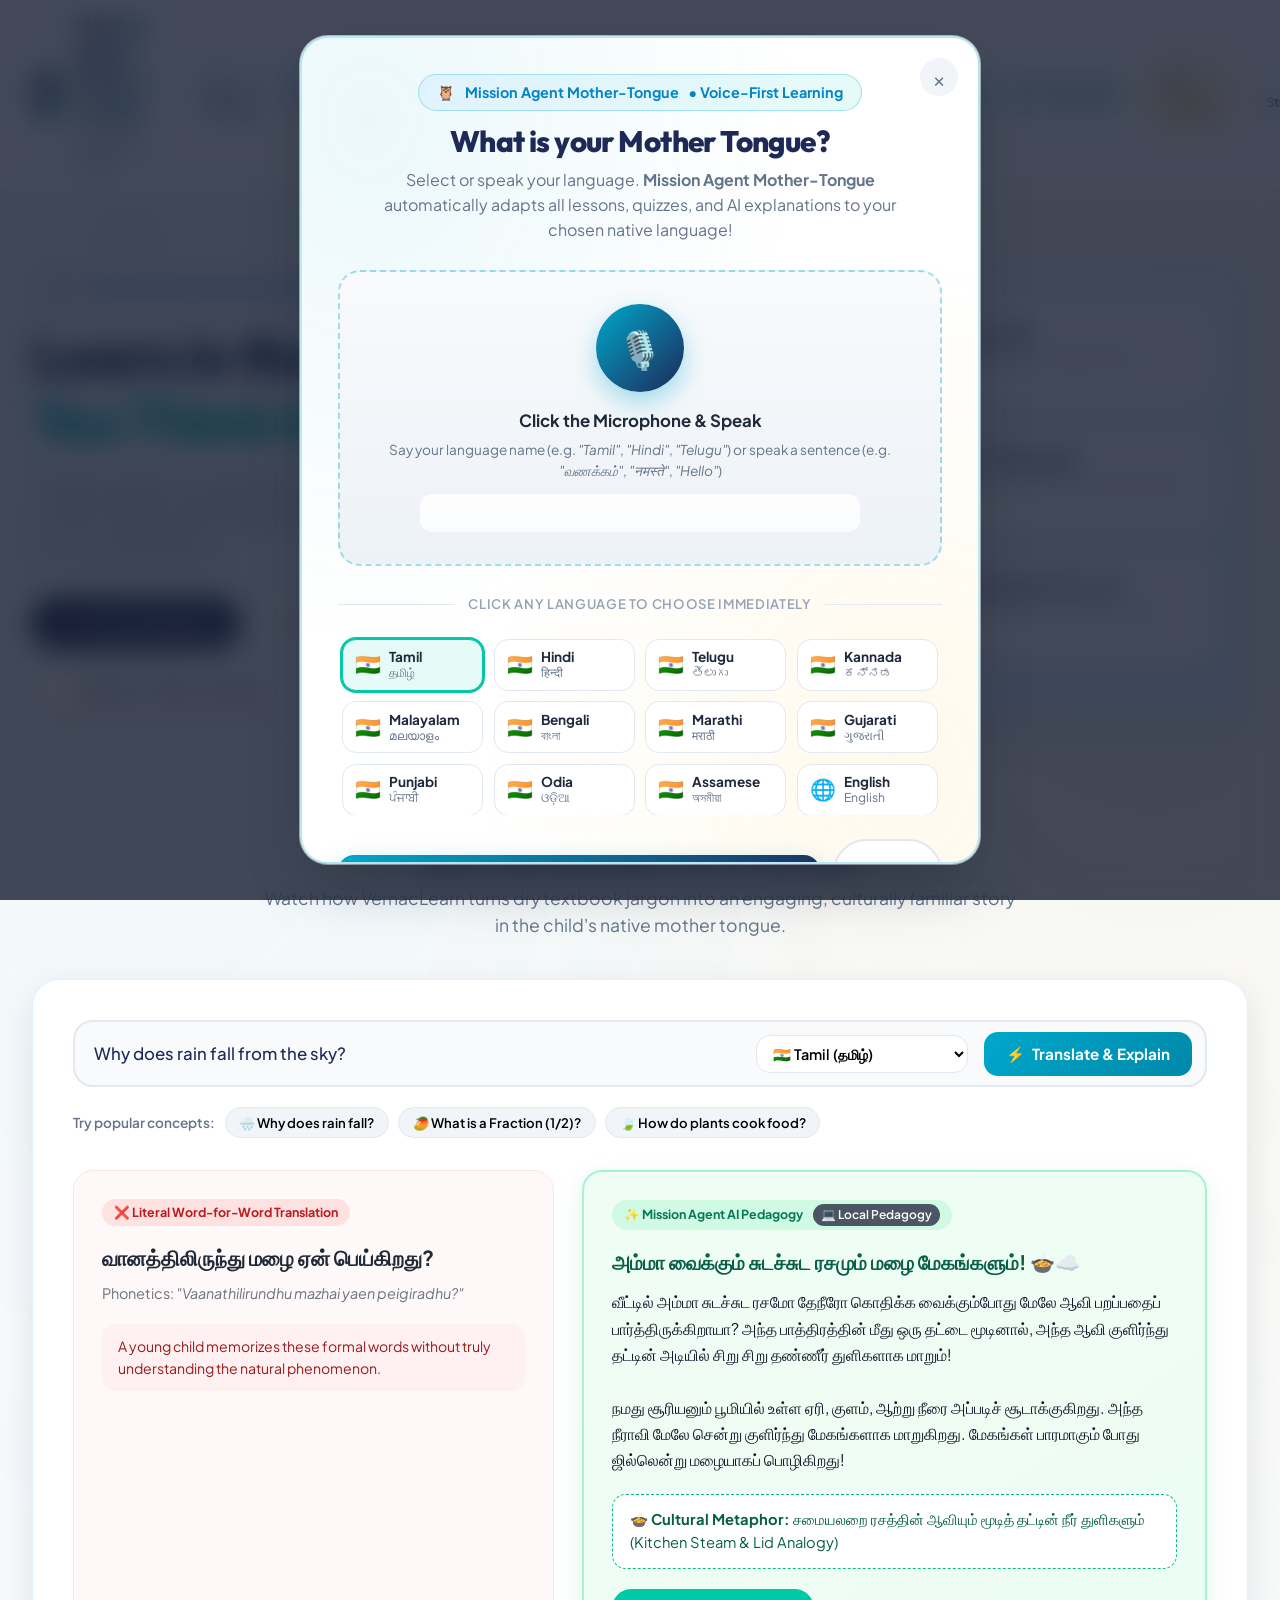
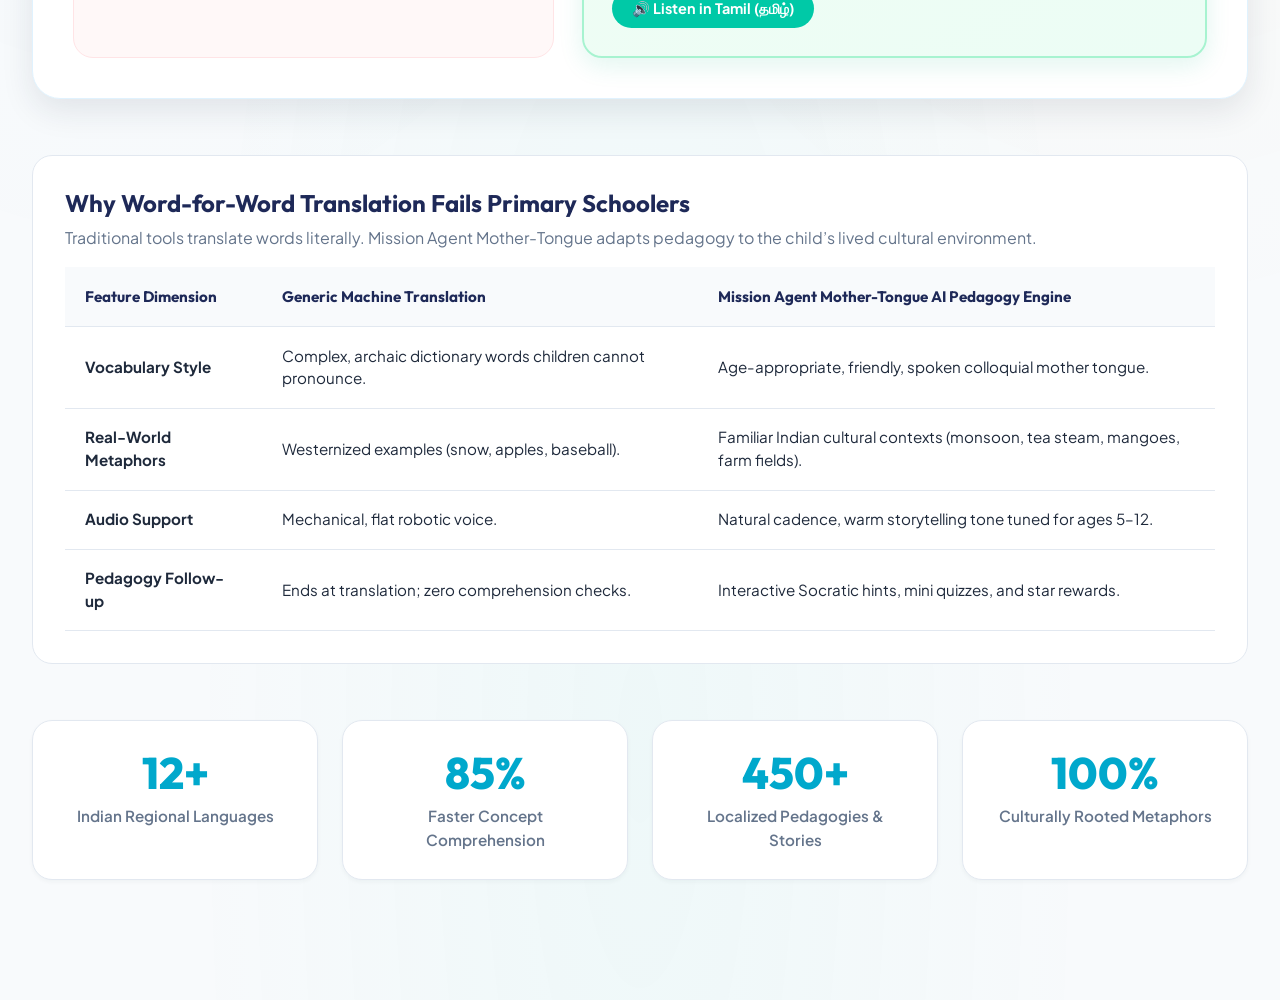
==== index.html @ 86f2ba4a "Initial commit of VernacLearn AI platform" ====
<!DOCTYPE html>
<html lang="en">
<head>
  <meta charset="UTF-8">
  <meta name="viewport" content="width=device-width, initial-scale=1.0">
  <title>Mission Agent Mother-Tongue — Learn in the Language You Think In</title>
  <meta name="description" content="AI-powered vernacular education bringing personalized learning into every child's mother tongue.">

  <!-- Design System Fonts -->
  <link rel="preconnect" href="https://fonts.googleapis.com">
  <link rel="preconnect" href="https://fonts.gstatic.com" crossorigin>
  <link href="https://fonts.googleapis.com/css2?family=Outfit:wght@400;500;600;700;800&family=Plus+Jakarta+Sans:wght@400;500;600;700&display=swap" rel="stylesheet">

  <!-- Core Stylesheets -->
  <link rel="stylesheet" href="styles/main.css">
  <link rel="stylesheet" href="styles/components.css">
  <link rel="stylesheet" href="styles/responsive.css">
</head>
<body>

  <!-- ==========================================================================
       1. GLOBAL STICKY NAVBAR
       ========================================================================== -->
  <header class="site-navbar">
    <div class="nav-container">
      
      <!-- Brand Logo -->
      <div class="brand-identity" onclick="window.vernacApp.switchTab('home')">
        <div class="brand-logo-icon">📖</div>
        <div class="brand-text-block">
          <h1>Mission Agent Mother-Tongue</h1>
          <div class="brand-tagline">Learn in the Language You Think In</div>
        </div>
      </div>

      <!-- Center Nav Links -->
      <nav class="nav-center-links">
        <a href="#home" class="nav-link active" data-tab="home">🏠 Home</a>
        <a href="#translate" class="nav-link" data-tab="translate">🌐 AI Translate</a>
        <a href="#tutor" class="nav-link" data-tab="tutor">🦉 Mitra (AI Tutor)</a>
        <a href="#dashboard" class="nav-link" data-tab="dashboard">🎒 Student Hub</a>
        <a href="#teacher" class="nav-link" data-tab="teacher">👩‍🏫 Teacher Hub</a>
        <a href="#parent" class="nav-link" data-tab="parent">👨‍👩‍👧 Parent View</a>
      </nav>

      <!-- Right Controls: Role, Language, Gamification, Demo Button -->
      <div class="nav-right-controls">
        
        <!-- Global Mother Tongue Selector - PROMINENT & HIGH VISIBILITY -->
        <div class="lang-dropdown-wrapper" title="Select Platform Mother Tongue / Language">
          <span class="nav-lang-icon">🌐</span>
          <select id="global-lang-select" class="select-global-lang" title="Choose Your Mother Tongue" aria-label="Select Mother Tongue">
            <option value="ta" selected>🇮🇳 Tamil (தமிழ்)</option>
            <option value="hi">🇮🇳 Hindi (हिन्दी)</option>
            <option value="te">🇮🇳 Telugu (తెలుగు)</option>
            <option value="kn">🇮🇳 Kannada (ಕನ್ನಡ)</option>
            <option value="ml">🇮🇳 Malayalam (മലയാളം)</option>
            <option value="bn">🇮🇳 Bengali (বাংলা)</option>
            <option value="mr">🇮🇳 Marathi (मराठी)</option>
            <option value="gu">🇮🇳 Gujarati (ગુજરાતી)</option>
            <option value="pa">🇮🇳 Punjabi (ਪੰਜਾਬੀ)</option>
            <option value="or">🇮🇳 Odia (ଓଡ଼ିଆ)</option>
            <option value="as">🇮🇳 Assamese (অসমীয়া)</option>
            <option value="en">🌐 English (English)</option>
          </select>
        </div>

        <!-- Mother Tongue Voice Setup Pill -->
        <button id="btn-nav-mother-tongue" class="btn-nav-mt-pill" title="Speak or Choose Your Mother Tongue">
          🎙️ <span id="nav-mt-label">Tamil (தமிழ்)</span>
        </button>

        <!-- Live Full-Stack Backend Connection Pill -->
        <div id="backend-status-indicator" class="status-pill checking" title="Connecting to Mission Agent Mother-Tongue AI Backend...">
          <span class="indicator-dot checking"></span> ⚡ Connecting AI...
        </div>

        <!-- Role Switcher -->
        <div class="role-switcher-group">
          <button class="btn-role-pill active" data-role="student">🎒 Student</button>
          <button class="btn-role-pill" data-role="teacher">👩‍🏫 Teacher</button>
          <button class="btn-role-pill" data-role="parent">👨‍👩‍👧 Parent</button>
        </div>

        <!-- Permanent Secured Host Link Pill -->
        <button id="btn-nav-host-link" class="btn-nav-host-pill" title="View Permanent Secured HTTPS Link & QR Code">
          🔒 <span id="nav-host-label">Secured Link</span>
        </button>

        <!-- Hackathon Golden Demo Pulsing Button -->
        <button class="btn-launch-demo" id="btn-header-demo">
          <span>✨</span> 3-Min Demo
        </button>

      </div>
    </div>
  </header>

  <!-- ==========================================================================
       2. MAIN VIEWPORT CONTAINER
       ========================================================================== -->
  <main class="main-content-viewport">

    <!-- ========================================================================
         VIEW 1: LANDING PAGE & LIVE SANDBOX
         ======================================================================== -->
    <section id="view-home" class="tab-view active">
      
      <!-- Hero Banner -->
      <div class="hero-container">
        <div class="hero-text-content">
          <div class="hero-pill-badge">
            <span>🇮🇳</span> AI-Powered Primary Vernacular Education
          </div>
          <h2 class="hero-title">
            Learn in the Language <br>
            <span class="highlight">You Think In.</span>
          </h2>
          <p class="hero-subheadline">
            Children grasp foundational concepts faster when taught in their mother tongue with familiar cultural metaphors, not cold word-for-word translations.
          </p>

          <div class="hero-cta-group">
            <button class="btn-primary" onclick="window.vernacApp.switchTab('translate')">
              🚀 Try AI Translation
            </button>
            <button class="btn-secondary" onclick="window.vernacApp.switchTab('tutor')">
              🦉 Talk to Mitra AI
            </button>
            <button class="btn-secondary btn-launch-demo">
              ✨ Watch 3-Min Live Demo
            </button>
          </div>
        </div>

        <!-- Hero Visual Floating Cards -->
        <div class="hero-visual-board">
          <div class="hero-float-card">
            <div class="float-icon">☀️</div>
            <div class="float-info">
              <h4>Sunlight ⇄ சூரிய ஒளி</h4>
              <p>Explained with morning kolam & grandma's balcony plants</p>
            </div>
          </div>

          <div class="hero-float-card">
            <div class="float-icon">🍲</div>
            <div class="float-info">
              <h4>Water Cycle ⇄ நீர் சுழற்சி</h4>
              <p>Explained with mother's boiling rasam pot & lid droplets</p>
            </div>
          </div>

          <div class="hero-float-card">
            <div class="float-icon">🥭</div>
            <div class="float-info">
              <h4>Fractions ⇄ பின்னங்கள் (1/2, 1/4)</h4>
              <p>Explained with sharing sweet summer mango slices</p>
            </div>
          </div>
        </div>
      </div>

      <!-- "See Vernacular AI in Action" Live Sandbox -->
      <div class="section-wrapper">
        <div class="section-header">
          <span class="section-tag">Interactive Preview</span>
          <h2>See Vernacular AI in Action</h2>
          <p>Watch how VernacLearn turns dry textbook jargon into an engaging, culturally familiar story in the child's native mother tongue.</p>
        </div>

        <div class="sandbox-wrapper">
          <div class="sandbox-input-bar">
            <input type="text" id="sandbox-input" class="sandbox-input-box" value="Why does rain fall from the sky?" placeholder="Ask any primary science or math question...">
            
            <select id="sandbox-lang-select" class="sandbox-select-lang">
              <option value="ta" selected>🇮🇳 Tamil (தமிழ்)</option>
              <option value="hi">🇮🇳 Hindi (हिन्दी)</option>
              <option value="te">🇮🇳 Telugu (తెలుగు)</option>
              <option value="kn">🇮🇳 Kannada (ಕನ್ನಡ)</option>
              <option value="ml">🇮🇳 Malayalam (മലയാളം)</option>
              <option value="bn">🇮🇳 Bengali (বাংলা)</option>
              <option value="mr">🇮🇳 Marathi (मराठी)</option>
              <option value="gu">🇮🇳 Gujarati (ગુજરાતી)</option>
              <option value="pa">🇮🇳 Punjabi (ਪੰਜਾਬੀ)</option>
              <option value="or">🇮🇳 Odia (ଓଡ଼ିଆ)</option>
              <option value="as">🇮🇳 Assamese (অসমীয়া)</option>
              <option value="en">🌐 English (English)</option>
            </select>

            <button id="btn-sandbox-run" class="btn-sandbox-action">
              <span>⚡</span> Translate & Explain
            </button>
          </div>

          <div class="sandbox-presets-row">
            <span class="preset-label">Try popular concepts:</span>
            <button class="sandbox-preset-chip" data-query="Why does rain fall from the sky?">🌧️ Why does rain fall?</button>
            <button class="sandbox-preset-chip" data-query="What is a fraction?">🥭 What is a Fraction (1/2)?</button>
            <button class="sandbox-preset-chip" data-query="How do plants make food? Photosynthesis">🍃 How do plants cook food?</button>
          </div>

          <!-- Dynamic Comparison Results -->
          <div id="sandbox-result-box">
            <!-- Injected by app.js -->
          </div>
        </div>
      </div>

      <!-- Differences Matrix -->
      <div class="diff-matrix-wrapper">
        <h3 style="font-size: 1.5rem; margin-bottom: 0.5rem; color: var(--color-primary);">
          Why Word-for-Word Translation Fails Primary Schoolers
        </h3>
        <p style="color: var(--text-muted); margin-bottom: 1rem;">
          Traditional tools translate words literally. Mission Agent Mother-Tongue adapts pedagogy to the child’s lived cultural environment.
        </p>

        <table class="diff-table">
          <thead>
            <tr>
              <th>Feature Dimension</th>
              <th>Generic Machine Translation</th>
              <th>Mission Agent Mother-Tongue AI Pedagogy Engine</th>
            </tr>
          </thead>
          <tbody>
            <tr>
              <td><strong>Vocabulary Style</strong></td>
              <td>Complex, archaic dictionary words children cannot pronounce.</td>
              <td>Age-appropriate, friendly, spoken colloquial mother tongue.</td>
            </tr>
            <tr>
              <td><strong>Real-World Metaphors</strong></td>
              <td>Westernized examples (snow, apples, baseball).</td>
              <td>Familiar Indian cultural contexts (monsoon, tea steam, mangoes, farm fields).</td>
            </tr>
            <tr>
              <td><strong>Audio Support</strong></td>
              <td>Mechanical, flat robotic voice.</td>
              <td>Natural cadence, warm storytelling tone tuned for ages 5–12.</td>
            </tr>
            <tr>
              <td><strong>Pedagogy Follow-up</strong></td>
              <td>Ends at translation; zero comprehension checks.</td>
              <td>Interactive Socratic hints, mini quizzes, and star rewards.</td>
            </tr>
          </tbody>
        </table>
      </div>

      <!-- Stats Counters -->
      <div class="stats-counter-strip">
        <div class="stat-metric-card">
          <div class="stat-number">12+</div>
          <div class="stat-label">Indian Regional Languages</div>
        </div>
        <div class="stat-metric-card">
          <div class="stat-number">85%</div>
          <div class="stat-label">Faster Concept Comprehension</div>
        </div>
        <div class="stat-metric-card">
          <div class="stat-number">450+</div>
          <div class="stat-label">Localized Pedagogies & Stories</div>
        </div>
        <div class="stat-metric-card">
          <div class="stat-number">100%</div>
          <div class="stat-label">Culturally Rooted Metaphors</div>
        </div>
      </div>

    </section>


    <!-- ========================================================================
         VIEW 2: AI REAL-TIME TRANSLATION & CULTURAL EXPLAIN STUDIO
         ======================================================================== -->
    <section id="view-translate" class="tab-view">
      <div class="section-header">
        <span class="section-tag">Bilingual Learning Studio</span>
        <h2>AI Real-Time Translation & Pedagogy</h2>
        <p>Type or speak in English or any regional language. Receive instant speech-to-text, translation, and a contextualized pedagogical explanation.</p>
      </div>

      <div class="studio-layout">
        
        <!-- Left: Input Workspace -->
        <div class="studio-input-card">
          <div class="studio-card-toolbar">
            <div>
              <label style="font-size: 0.8rem; font-weight: 700; color: var(--text-muted); display: block;">SOURCE LANGUAGE</label>
              <select id="source-lang-select" class="studio-select">
                <option value="en" selected>🌐 English (English)</option>
                <option value="ta">🇮🇳 Tamil (தமிழ்)</option>
                <option value="hi">🇮🇳 Hindi (हिन्दी)</option>
                <option value="te">🇮🇳 Telugu (తెలుగు)</option>
                <option value="kn">🇮🇳 Kannada (ಕನ್ನಡ)</option>
                <option value="ml">🇮🇳 Malayalam (മലയാളം)</option>
                <option value="bn">🇮🇳 Bengali (বাংলা)</option>
                <option value="mr">🇮🇳 Marathi (मराठी)</option>
                <option value="gu">🇮🇳 Gujarati (ગુજરાતી)</option>
                <option value="pa">🇮🇳 Punjabi (ਪੰਜਾਬੀ)</option>
                <option value="or">🇮🇳 Odia (ଓଡ଼ିଆ)</option>
                <option value="as">🇮🇳 Assamese (অসমীয়া)</option>
              </select>
            </div>
            <span>⇄</span>
            <div>
              <label style="font-size: 0.8rem; font-weight: 700; color: var(--text-muted); display: block;">TARGET MOTHER TONGUE</label>
              <select id="target-lang-select" class="studio-select">
                <option value="ta" selected>🇮🇳 Tamil (தமிழ்)</option>
                <option value="hi">🇮🇳 Hindi (हिन्दी)</option>
                <option value="te">🇮🇳 Telugu (తెలుగు)</option>
                <option value="kn">🇮🇳 Kannada (ಕನ್ನಡ)</option>
                <option value="ml">🇮🇳 Malayalam (മലയാളം)</option>
                <option value="bn">🇮🇳 Bengali (বাংলা)</option>
                <option value="mr">🇮🇳 Marathi (मराठी)</option>
                <option value="gu">🇮🇳 Gujarati (ગુજરાતી)</option>
                <option value="pa">🇮🇳 Punjabi (ਪੰਜਾਬੀ)</option>
                <option value="or">🇮🇳 Odia (ଓଡ଼ିଆ)</option>
                <option value="as">🇮🇳 Assamese (অসমীয়া)</option>
                <option value="en">🌐 English (English)</option>
              </select>
            </div>
          </div>

          <div id="detected-speaker-banner" class="detected-speaker-banner" style="display: none;">
            <span class="pulse-icon">🔍</span>
            <div id="detected-speaker-text">Auto-detecting speaker's language...</div>
          </div>

          <textarea id="translate-input" class="studio-textarea" placeholder="Type or click the microphone to speak in English, Hindi, or any language (e.g. 'Plants need sunlight to grow' or 'வானத்திலிருந்து மழை ஏன் பெய்கிறது?')...">Plants need sunlight to grow.</textarea>

          <div class="studio-actions-row">
            <button id="btn-voice-translate" class="btn-mic-large" title="Speak in Any Language (Auto-Detect)">
              🎙️
            </button>
            <div style="flex: 1; padding: 0 0.5rem;">
              <canvas id="studio-wave-canvas" class="audio-waveform-canvas"></canvas>
            </div>
            <button id="btn-do-translate" class="btn-primary">
              ⚡ Translate & Explain
            </button>
          </div>
        </div>

        <!-- Right: Results Output Workspace -->
        <div id="translate-results-container">
          <!-- Injected dynamically by app.js executeTranslationStudio() -->
        </div>

      </div>

      <!-- ====================================================================
           TWO-PERSON LIVE MIC CONVERSATION BRIDGE
           ==================================================================== -->
      <div class="two-way-voice-bridge">
        <div class="bridge-header">
          <div class="bridge-title-row">
            <div class="bridge-icon-circle">🎙️ ⇄ 🎧</div>
            <div>
              <h3>Two-Person Live Mic Bridge (Teacher ⟷ Student)</h3>
              <p>Speak naturally using microphones. The system auto-identifies the speaker's language and translates to the other person's selected language in real time.</p>
            </div>
          </div>
          <div class="bridge-controls-top">
            <label class="toggle-auto-speak" title="Automatically read translations out loud">
              <input type="checkbox" id="bridge-auto-speak-toggle" checked>
              <span>🔊 Auto-Speak Aloud</span>
            </label>
          </div>
        </div>

        <!-- Two Interactive Microphone Cockpits -->
        <div class="bridge-cockpits-grid">
          
          <!-- Person 1: The Other Person (Teacher / Parent) -->
          <div class="cockpit-card speaker-other" id="cockpit-p1">
            <div class="cockpit-header">
              <div class="speaker-profile">
                <span class="speaker-avatar-circle">👩‍🏫</span>
                <div>
                  <div class="speaker-name">Person 1 (Teacher / Other Person)</div>
                  <div class="detected-lang-pill" id="p1-detected-pill">
                    <span class="indicator-dot online"></span> 🔍 Auto-Detects Language (English / Hindi / etc.)
                  </div>
                </div>
              </div>
            </div>

            <div class="cockpit-body">
              <div class="speech-bubble-preview" id="p1-speech-preview">
                <em>Click mic below and speak in English, Hindi, or any language...</em>
              </div>
            </div>

            <div class="cockpit-footer">
              <button id="btn-p1-mic" class="btn-bridge-mic other-mic">
                <span class="mic-glyph">🎙️</span> Speak (Auto-Detect)
              </button>
              <div class="bridge-wave-wrapper">
                <canvas id="p1-wave-canvas" class="bridge-mini-wave"></canvas>
              </div>
            </div>
          </div>

          <!-- Directional Translation Flow Indicator -->
          <div class="bridge-connector">
            <div class="bridge-flow-badge" id="bridge-flow-indicator">
              ⚡ Live AI Bridge Active
            </div>
            <div class="bridge-arrows">⇄</div>
          </div>

          <!-- Person 2: Student in Selected Mother Tongue -->
          <div class="cockpit-card speaker-student" id="cockpit-p2">
            <div class="cockpit-header">
              <div class="speaker-profile">
                <span class="speaker-avatar-circle">🎒</span>
                <div>
                  <div class="speaker-name">Person 2 (Student / Child)</div>
                  <div class="target-lang-pill" id="p2-target-pill">
                    🇮🇳 Selected: <strong id="p2-lang-label">Tamil (தமிழ்)</strong>
                  </div>
                </div>
              </div>
            </div>

            <div class="cockpit-body">
              <div class="speech-bubble-preview translated" id="p2-speech-preview">
                <em>Translation & audio response will play aloud in student's mother tongue...</em>
              </div>
            </div>

            <div class="cockpit-footer">
              <button id="btn-p2-mic" class="btn-bridge-mic student-mic">
                <span class="mic-glyph">🎙️</span> Reply in Mother Tongue
              </button>
              <div class="bridge-wave-wrapper">
                <canvas id="p2-wave-canvas" class="bridge-mini-wave"></canvas>
              </div>
            </div>
          </div>

        </div>

        <!-- Live Dialogue Chat Stream -->
        <div class="bridge-dialogue-section">
          <div class="dialogue-header">
            <h4>💬 Live Bilingual Dialogue Stream</h4>
            <button class="btn-clear-dialogue" id="btn-clear-dialogue">Clear Dialogue</button>
          </div>
          <div class="dialogue-scroll" id="dialogue-scroll">
            <div class="dialogue-empty-state">
              Tap either microphone above to start a live two-way spoken conversation!
            </div>
          </div>
        </div>

      </div>
    </section>


    <!-- ========================================================================
         VIEW 3: MITRA AI VERNACULAR TUTOR
         ======================================================================== -->
    <section id="view-tutor" class="tab-view">
      <div class="section-header">
        <span class="section-tag">Interactive Companion • 🌐 Any Language In ➔ Mother Tongue Out</span>
        <h2>Meet Mitra (மித்ரா / मित्र) — Your AI Learning Buddy</h2>
        <p>Ask in <strong>ANY language</strong> (English, Hindi, Telugu, etc.) — Mitra automatically converts your question into your selected mother tongue and explains foundational concepts using fun cultural stories.</p>
      </div>

      <div class="tutor-layout">
        
        <!-- Left Mascot Profile & Quick Actions -->
        <div class="tutor-mascot-panel">
          <div id="mitra-mascot-container" class="mascot-avatar mood-greeting">
            🦉
            <div class="mascot-mood-badge">👋</div>
          </div>

          <h3 class="tutor-name">Mitra (நண்பன் மித்ரா)</h3>
          <span class="tutor-badge">Adaptive AI Tutor</span>
          <p class="tutor-bio">“Ask me anything in any language — I will convert it and teach you in your mother tongue with kitchen and village stories!”</p>

          <div class="tutor-action-chips">
            <button class="tutor-chip" data-prompt="Why does rain fall from the sky?">🌧️ Why does rain fall?</button>
            <button class="tutor-chip" data-prompt="How do plants cook their food?">🍃 How do plants make food?</button>
            <button class="tutor-chip" data-prompt="What is a fraction? Explain with mangoes!">🥭 What is a fraction (1/2)?</button>
            <button class="tutor-chip" data-prompt="Give me an easier example from my village!">🥥 Give an easier local example</button>
          </div>
        </div>

        <!-- Right Chat Stream -->
        <div class="tutor-chat-panel">
          <div id="tutor-chat-stream" class="chat-messages-scroll">
            <!-- Messages injected dynamically by tutorChat.js -->
          </div>

          <canvas id="tutor-wave-canvas" class="audio-waveform-canvas" style="height: 24px; margin: 0 1.5rem;"></canvas>

          <div class="tutor-chat-input-bar">
            <button id="btn-tutor-mic" class="btn-mic-large" style="width: 44px; height: 44px; font-size: 1.2rem;" title="Speak in ANY language — converts to your mother tongue!">
              🎙️
            </button>
            <input type="text" id="tutor-input-box" class="tutor-input" placeholder="Ask Mitra in ANY language (English, Hindi, etc.) — converts to your mother tongue!">
            <button id="btn-tutor-send" class="btn-send-tutor" title="Send Question">
              ➔
            </button>
          </div>
        </div>

      </div>
    </section>


    <!-- ========================================================================
         VIEW 4: STUDENT LEARNING DASHBOARD
         ======================================================================== -->
    <section id="view-dashboard" class="tab-view">
      
      <!-- Student Profile Strip -->
      <div class="student-profile-strip">
        <div class="profile-left">
          <div class="profile-avatar-circle">👦🏽</div>
          <div class="profile-info">
            <h3>Aarav Kumar (ஆரவ் குமார்)</h3>
            <div class="profile-meta-pills">
              <span>🎒 Grade: Class 3</span> • 
              <span>🗣️ Mother Tongue: <strong id="dash-mother-tongue">Tamil (தமிழ்)</strong></span> • 
              <span>🏆 Level 4 Explorer</span>
            </div>
          </div>
        </div>

        <div class="profile-stats-group">
          <div class="stat-bubble">
            <div class="num" style="color: #FFB800;">🔥 5</div>
            <div class="label">Day Streak</div>
          </div>
          <div class="stat-bubble">
            <div class="num" style="color: #60A5FA;">⭐ <span class="nav-star-count">140</span></div>
            <div class="label">Stars Earned</div>
          </div>
          <div class="stat-bubble">
            <div class="num" style="color: #34D399;">🎖️ 6</div>
            <div class="label">Badges</div>
          </div>
        </div>
      </div>

      <!-- Minigame Match-the-Pair -->
      <div id="minigame-container"></div>

      <!-- Subjects Progress Cards -->
      <div class="section-header" style="text-align: left; margin-bottom: 1.5rem;">
        <h3>My Subjects in Mother Tongue</h3>
        <p>All core topics aligned with regional curriculum standards.</p>
      </div>

      <div id="dashboard-subjects-grid" class="subjects-grid">
        <!-- Rendered by app.js -->
      </div>

      <!-- Badges Showcase -->
      <div class="badges-container">
        <h3>My Unlocked Badges 🏆</h3>
        <p style="color: var(--text-muted); font-size: 0.9rem;">Rewards earned through voice questions and vernacular understanding.</p>
        <div id="dashboard-badges-grid" class="badges-grid">
          <!-- Rendered by app.js -->
        </div>
      </div>

    </section>


    <!-- ========================================================================
         VIEW 5: TEACHER HUB & AI LESSON GENERATOR
         ======================================================================== -->
    <section id="view-teacher" class="tab-view">
      <div class="section-header">
        <span class="section-tag">Teacher Co-Pilot</span>
        <h2>AI Vernacular Lesson Generator & Classroom Hub</h2>
        <p>Empower teachers to instantly transform textbook topics into localized lesson plans, mother-tongue glossaries, and zero-cost classroom activities.</p>
      </div>

      <div class="teacher-workspace-layout">
        
        <!-- Left: Generator Form -->
        <div class="teacher-form-card">
          <h3 style="margin-bottom: 1.25rem;">📝 Generate Localized Lesson</h3>

          <div class="form-field">
            <label>Topic / Concept</label>
            <input type="text" id="teacher-topic-input" value="The Water Cycle" placeholder="e.g. The Water Cycle, Fractions, Plants...">
          </div>

          <div class="form-field">
            <label>Target Grade</label>
            <select id="teacher-grade-select">
              <option value="Class 1">Class 1 (Age 6)</option>
              <option value="Class 2">Class 2 (Age 7)</option>
              <option value="Class 3">Class 3 (Age 8)</option>
              <option value="Class 4" selected>Class 4 (Age 9)</option>
              <option value="Class 5">Class 5 (Age 10)</option>
            </select>
          </div>

          <div class="form-field">
            <label>Instruction Medium / Mother Tongue</label>
            <select id="teacher-lesson-lang"></select>
          </div>

          <div class="form-field">
            <label>Difficulty Level</label>
            <select id="teacher-diff-select">
              <option value="Beginner" selected>Beginner (Story-first, visual)</option>
              <option value="Intermediate">Intermediate (Hands-on experiments)</option>
              <option value="Advanced">Advanced (Scientific terminology)</option>
            </select>
          </div>

          <div class="form-field">
            <label>Regional Cultural Anchor / Context</label>
            <input type="text" id="teacher-context-input" value="Local Vaigai river & household kitchen pots" placeholder="e.g. Village market, river, monsoon festival...">
          </div>

          <button id="btn-generate-lesson" class="btn-generate-lesson">
            ✨ Generate Complete Lesson Plan
          </button>
        </div>

        <!-- Right: Lesson Plan Output Studio -->
        <div id="teacher-lesson-output">
          <!-- Populated by app.js generateTeacherLesson() -->
        </div>

      </div>

      <!-- Classroom Diagnostics & Heatmap -->
      <div class="teacher-analytics-section">
        <div class="analytics-card">
          <h3 style="margin-bottom: 1rem;">📊 Class Language Distribution (34 Students)</h3>
          <div id="teacher-lang-chart"></div>
        </div>

        <div class="analytics-card">
          <h3 style="margin-bottom: 1rem;">⚠️ Frequently Misunderstood Concepts Heatmap</h3>
          <div id="teacher-misconceptions-list"></div>
        </div>
      </div>

    </section>


    <!-- ========================================================================
         VIEW 6: PARENT PORTAL
         ======================================================================== -->
    <section id="view-parent" class="tab-view">
      <div class="section-header">
        <span class="section-tag">Family Learning Bridge</span>
        <h2>Parent View — Ammā & Appā Portal</h2>
        <p>Simple, visual, low-cognitive-load insights into what your child understood today, plus easy conversational dinner questions.</p>
      </div>

      <div id="parent-dashboard-content">
        <!-- Rendered by app.js renderParentDashboard() -->
      </div>
    </section>

  </main>

  <!-- ==========================================================================
       MOTHER-TONGUE FIRST VOICE ONBOARDING MODAL
       ========================================================================== -->
  <div id="modal-mother-tongue-first" class="onboarding-modal-overlay active" role="dialog" aria-modal="true">
    <div class="onboarding-modal-content">
      <button class="modal-close-corner" id="btn-close-onboarding" title="Skip to Website">&times;</button>
      
      <!-- Modal Header -->
      <div class="onboarding-header-group">
        <div class="onboarding-mascot-badge">
          <span>🦉</span> <strong>Mission Agent Mother-Tongue</strong> • Voice-First Learning
        </div>
        <h2 class="onboarding-title">What is your Mother Tongue?</h2>
        <p class="onboarding-subtitle">
          Select or speak your language. <strong>Mission Agent Mother-Tongue</strong> automatically adapts all lessons, quizzes, and AI explanations to your chosen native language!
        </p>
      </div>

      <!-- Step 1: Speak Your Language -->
      <div id="onboarding-step-1">
        <!-- Microphone Radar Box -->
        <div class="onboarding-mic-stage">
          <div class="mic-radar-anchor">
            <button id="btn-onboarding-mic" class="btn-onboarding-mic" title="Click to Speak in Any Language">
              🎙️
            </button>
            <div class="mic-radar-ring"></div>
          </div>
          <div class="onboarding-mic-hint" id="onboarding-mic-hint">Click the Microphone & Speak</div>
          <div class="onboarding-mic-subhint" id="onboarding-mic-subhint">
            Say your language name (e.g. <em>"Tamil"</em>, <em>"Hindi"</em>, <em>"Telugu"</em>) or speak a sentence (e.g. <em>"வணக்கம்"</em>, <em>"नमस्ते"</em>, <em>"Hello"</em>)
          </div>
          <canvas id="onboarding-wave-canvas" class="onboarding-wave-canvas"></canvas>
        </div>

        <!-- Detected Language Spotlight Banner -->
        <div id="onboarding-detected-banner" class="detected-language-spotlight" style="display: none;">
          <div class="detected-row-top">
            <div class="detected-flag-title">
              <span class="detected-flag-circle" id="onboarding-detected-flag">🇮🇳</span>
              <div>
                <span class="detected-name-main" id="onboarding-detected-name">Tamil</span>
                <span class="detected-native-script" id="onboarding-detected-native">(தமிழ்)</span>
              </div>
            </div>
            <span class="detected-confidence-badge" id="onboarding-detected-confidence">99% Confidence</span>
          </div>
          <div class="detected-transcript-quote">
            🗣️ <strong>Heard:</strong> "<span id="onboarding-detected-transcript"></span>"
          </div>
          <div class="detected-script-tag" id="onboarding-detected-script">
            Script: Indic Native Script (Tamil)
          </div>
        </div>

        <!-- Or Select Below -->
        <div class="onboarding-divider">
          <span>Click Any Language to Choose Immediately</span>
        </div>

        <div class="onboarding-lang-grid" id="onboarding-lang-grid">
          <button class="btn-lang-choice selected" data-code="ta">
            <span class="lang-choice-flag">🇮🇳</span>
            <div class="lang-choice-names">
              <span class="lang-choice-eng">Tamil</span>
              <span class="lang-choice-native">தமிழ்</span>
            </div>
          </button>
          <button class="btn-lang-choice" data-code="hi">
            <span class="lang-choice-flag">🇮🇳</span>
            <div class="lang-choice-names">
              <span class="lang-choice-eng">Hindi</span>
              <span class="lang-choice-native">हिन्दी</span>
            </div>
          </button>
          <button class="btn-lang-choice" data-code="te">
            <span class="lang-choice-flag">🇮🇳</span>
            <div class="lang-choice-names">
              <span class="lang-choice-eng">Telugu</span>
              <span class="lang-choice-native">తెలుగు</span>
            </div>
          </button>
          <button class="btn-lang-choice" data-code="kn">
            <span class="lang-choice-flag">🇮🇳</span>
            <div class="lang-choice-names">
              <span class="lang-choice-eng">Kannada</span>
              <span class="lang-choice-native">ಕನ್ನಡ</span>
            </div>
          </button>
          <button class="btn-lang-choice" data-code="ml">
            <span class="lang-choice-flag">🇮🇳</span>
            <div class="lang-choice-names">
              <span class="lang-choice-eng">Malayalam</span>
              <span class="lang-choice-native">മലയാളം</span>
            </div>
          </button>
          <button class="btn-lang-choice" data-code="bn">
            <span class="lang-choice-flag">🇮🇳</span>
            <div class="lang-choice-names">
              <span class="lang-choice-eng">Bengali</span>
              <span class="lang-choice-native">বাংলা</span>
            </div>
          </button>
          <button class="btn-lang-choice" data-code="mr">
            <span class="lang-choice-flag">🇮🇳</span>
            <div class="lang-choice-names">
              <span class="lang-choice-eng">Marathi</span>
              <span class="lang-choice-native">मराठी</span>
            </div>
          </button>
          <button class="btn-lang-choice" data-code="gu">
            <span class="lang-choice-flag">🇮🇳</span>
            <div class="lang-choice-names">
              <span class="lang-choice-eng">Gujarati</span>
              <span class="lang-choice-native">ગુજરાતી</span>
            </div>
          </button>
          <button class="btn-lang-choice" data-code="pa">
            <span class="lang-choice-flag">🇮🇳</span>
            <div class="lang-choice-names">
              <span class="lang-choice-eng">Punjabi</span>
              <span class="lang-choice-native">ਪੰਜਾਬੀ</span>
            </div>
          </button>
          <button class="btn-lang-choice" data-code="or">
            <span class="lang-choice-flag">🇮🇳</span>
            <div class="lang-choice-names">
              <span class="lang-choice-eng">Odia</span>
              <span class="lang-choice-native">ଓଡ଼ିଆ</span>
            </div>
          </button>
          <button class="btn-lang-choice" data-code="as">
            <span class="lang-choice-flag">🇮🇳</span>
            <div class="lang-choice-names">
              <span class="lang-choice-eng">Assamese</span>
              <span class="lang-choice-native">অসমীয়া</span>
            </div>
          </button>
          <button class="btn-lang-choice" data-code="en">
            <span class="lang-choice-flag">🌐</span>
            <div class="lang-choice-names">
              <span class="lang-choice-eng">English</span>
              <span class="lang-choice-native">English</span>
            </div>
          </button>
        </div>

        <div style="display: flex; gap: 0.8rem; margin-top: 1.25rem;">
          <button id="btn-confirm-mother-tongue" class="btn-enter-platform" style="flex: 1;">
            <span>✨</span> Apply <span id="onboarding-confirm-lang-name">Tamil (தமிழ்)</span> & Explore
          </button>
          <button id="btn-quick-close-onboarding" class="btn-secondary" style="padding: 0.85rem 1.4rem; font-weight: 700; border-radius: var(--radius-pill); cursor: pointer;">
            Close ✕
          </button>
        </div>
      </div>

      <!-- Step 2: Immediate Mother-Tongue Interaction & Output -->
      <div id="onboarding-step-2" style="display: none;">
        <div class="onboarding-step-interaction">
          <!-- Mitra Welcome in Mother Tongue -->
          <div class="mitra-welcome-bubble">
            <div class="mitra-avatar-circle">🦉</div>
            <div style="flex: 1;">
              <div class="mitra-greeting-text" id="mitra-onboarding-greeting">
                வணக்கம்! உங்கள் தாய்மொழி தமிழ் தேர்ந்தெடுக்கப்பட்டது. என்னிடம் எதையும் கேளுங்கள்!
              </div>
              <button class="btn-replay-greeting" id="btn-replay-greeting">
                🔊 Listen Again
              </button>
            </div>
          </div>

          <!-- Ask a Question in Mother Tongue -->
          <label style="font-size: 0.85rem; font-weight: 700; color: #1E293B; display: block; margin-bottom: 0.5rem;">
            🎙️ Ask Mitra any question in your mother tongue:
          </label>
          <div class="interaction-input-row">
            <button id="btn-interaction-mic" class="btn-interaction-mic" title="Speak question">
              🎙️
            </button>
            <input type="text" id="interaction-input-box" class="interaction-input-box" placeholder="Ask in your mother tongue or English...">
            <button id="btn-interaction-submit" class="btn-interaction-submit">
              Ask ➔
            </button>
          </div>

          <!-- Suggested Quick Topics in Mother Tongue -->
          <div class="onboarding-preset-chips" id="onboarding-preset-chips">
            <!-- Chips generated dynamically in selected language -->
          </div>

          <!-- Pedagogical Output Box (Generated by AI) -->
          <div id="onboarding-output-box" class="onboarding-output-box" style="display: none;">
            <div class="output-pedagogy-title" id="output-pedagogy-title"></div>
            <div class="output-metaphor-bubble" id="output-metaphor-bubble"></div>
            <div class="output-explanation-text" id="output-explanation-text"></div>
            <div class="output-actions-row">
              <button class="btn-read-aloud-mt" id="btn-read-aloud-mt">
                🔊 Read Aloud in Mother Tongue
              </button>
              <span style="font-size: 0.8rem; color: #78350F; font-weight: 700;" id="output-quiz-prompt">
                ⭐ Star Reward Unlocked!
              </span>
            </div>
          </div>
        </div>

        <button id="btn-finish-onboarding" class="btn-enter-platform">
          🚀 Enter Mission Agent Mother-Tongue with <span id="onboarding-final-lang-name">Tamil</span> ➔
        </button>
      </div>

    </div>
  </div>

  <!-- ==========================================================================
       PERMANENT SECURED HOST LINK MODAL
       ========================================================================== -->
  <div id="modal-host-link" class="onboarding-modal-overlay" role="dialog" aria-modal="true">
    <div class="host-modal-content">
      <button class="modal-close-corner" id="btn-close-host-modal">&times;</button>
      
      <div class="host-badge-header">
        <span>🔒</span> SSL / TLS 1.3 End-to-End Encrypted Host
      </div>
      <h3 style="font-size: 1.5rem; color: #1E2958; margin-bottom: 0.4rem;">Permanent Secured Host Link</h3>
      <p style="color: #64748B; font-size: 0.9rem;">
        This secured HTTPS host allows seamless voice input and microphone access from any mobile phone, tablet, or remote PC worldwide.
      </p>

      <div class="host-url-box">
        <input type="text" id="modal-host-url-input" class="host-url-input" readonly value="https://...">
        <button id="btn-copy-host-link" class="btn-copy-host">📋 Copy Link</button>
      </div>

      <!-- Live QR Code for Instant Mobile Phone Testing -->
      <div class="qr-code-wrapper">
        <img id="host-qr-code-img" class="qr-code-img" src="" alt="Scan QR to open VernacLearn on Phone">
        <span style="font-size: 0.78rem; font-weight: 700; color: #64748B;">📱 Scan to test microphone on smartphone</span>
      </div>

      <div class="host-features-grid">
        <div class="host-feat-item">
          <span>🎙️</span> <strong>Microphone:</strong> Enabled & Verified
        </div>
        <div class="host-feat-item">
          <span>🛡️</span> <strong>TLS 1.3:</strong> Cloudflare Zero-Trust
        </div>
        <div class="host-feat-item">
          <span>⚡</span> <strong>Backend:</strong> REST APIs Active
        </div>
        <div class="host-feat-item">
          <span>🌐</span> <strong>Global CDN:</strong> Anycast Edge
        </div>
      </div>

      <div class="host-permanent-guide-callout">
        💡 <strong>Permanent Setup Tip:</strong> Double-click <code>start_permanent_host.bat</code> or run <code>.\start_permanent_host.ps1</code> to launch both the full-stack server and Cloudflare tunnel anytime.
      </div>
    </div>
  </div>

  <!-- ==========================================================================
       3. MODULAR SCRIPT IMPORTS
       ========================================================================== -->
  <script type="module" src="js/app.js"></script>

</body>
</html>
---- styles/main.css ----
/* ==========================================================================
   VernacLearn Design System - Core Tokens, Base Styles & Navigation
   ========================================================================== */

@import url('https://fonts.googleapis.com/css2?family=Outfit:wght@400;500;600;700;800&family=Plus+Jakarta+Sans:wght@400;500;600;700&display=swap');

:root {
  /* Brand Palette */
  --color-primary: #1E2958;         /* Deep Indic Indigo */
  --color-primary-light: #2D3E82;
  --color-accent: #00A8CC;          /* Bright Sky Cyan */
  --color-accent-soft: #E0F7FA;
  --color-warm-amber: #FFB800;      /* Mango / Marigold Yellow */
  --color-warm-orange: #FF7A00;
  --color-coral: #FF6B6B;           /* Playful Coral */
  --color-emerald: #00C9A7;         /* Fresh Meadow Green */
  --color-emerald-light: #E6FBF7;
  --color-purple: #845EC2;
  
  /* Background & Surface */
  --bg-page: #F8FAFC;
  --bg-surface: #FFFFFF;
  --bg-surface-glass: rgba(255, 255, 255, 0.88);
  --bg-card-subtle: #F1F5F9;

  /* Typography Colors */
  --text-main: #1E293B;
  --text-muted: #64748B;
  --text-light: #94A3B8;
  --text-on-dark: #FFFFFF;

  /* Borders & Shadows */
  --border-subtle: #E2E8F0;
  --border-focus: #00A8CC;
  --shadow-sm: 0 2px 4px rgba(30, 41, 59, 0.04);
  --shadow-md: 0 6px 16px rgba(30, 41, 59, 0.07);
  --shadow-lg: 0 12px 32px rgba(30, 41, 59, 0.1);
  --shadow-glow: 0 0 20px rgba(0, 168, 204, 0.25);

  /* Geometry & Radii */
  --radius-sm: 8px;
  --radius-md: 14px;
  --radius-lg: 20px;
  --radius-xl: 28px;
  --radius-pill: 9999px;

  /* Fonts */
  --font-family-heading: 'Outfit', -apple-system, BlinkMacSystemFont, 'Segoe UI', Roboto, sans-serif;
  --font-family-body: 'Plus Jakarta Sans', -apple-system, BlinkMacSystemFont, 'Segoe UI', Roboto, sans-serif;
}

/* Reset & Box Sizing */
*, *::before, *::after {
  box-sizing: border-box;
  margin: 0;
  padding: 0;
}

html {
  font-size: 16px;
  scroll-behavior: smooth;
}

body {
  font-family: var(--font-family-body);
  background-color: var(--bg-page);
  color: var(--text-main);
  line-height: 1.55;
  min-height: 100vh;
  overflow-x: hidden;
  position: relative;
  background-image: 
    radial-gradient(at 10% 10%, rgba(0, 168, 204, 0.04) 0px, transparent 50%),
    radial-gradient(at 90% 15%, rgba(255, 184, 0, 0.05) 0px, transparent 50%),
    radial-gradient(at 50% 90%, rgba(0, 201, 167, 0.04) 0px, transparent 50%);
}

h1, h2, h3, h4, h5, h6 {
  font-family: var(--font-family-heading);
  color: var(--color-primary);
  font-weight: 700;
  line-height: 1.25;
}

button, input, select, textarea {
  font-family: inherit;
  font-size: inherit;
}

/* ==========================================================================
   Global Navbar
   ========================================================================== */
.site-navbar {
  position: sticky;
  top: 0;
  z-index: 1000;
  background: var(--bg-surface-glass);
  backdrop-filter: blur(14px);
  -webkit-backdrop-filter: blur(14px);
  border-bottom: 1px solid var(--border-subtle);
  padding: 0.75rem 2rem;
  box-shadow: var(--shadow-sm);
}

.nav-container {
  max-width: 1440px;
  margin: 0 auto;
  display: flex;
  align-items: center;
  justify-content: space-between;
  gap: 1.5rem;
}

/* Brand Identity */
.brand-identity {
  display: flex;
  align-items: center;
  gap: 0.75rem;
  text-decoration: none;
  cursor: pointer;
}

.brand-logo-icon {
  width: 44px;
  height: 44px;
  background: linear-gradient(135deg, var(--color-primary), var(--color-accent));
  border-radius: var(--radius-md);
  display: flex;
  align-items: center;
  justify-content: center;
  font-size: 1.5rem;
  color: #fff;
  box-shadow: 0 4px 12px rgba(0, 168, 204, 0.25);
}

.brand-text-block h1 {
  font-size: 1.35rem;
  font-weight: 800;
  letter-spacing: -0.02em;
  background: linear-gradient(120deg, var(--color-primary), var(--color-accent));
  -webkit-background-clip: text;
  -webkit-text-fill-color: transparent;
}

.brand-tagline {
  font-size: 0.75rem;
  color: var(--text-muted);
  font-weight: 600;
}

/* Center Nav Links */
.nav-center-links {
  display: flex;
  align-items: center;
  gap: 0.5rem;
  list-style: none;
}

.nav-link {
  display: inline-flex;
  align-items: center;
  gap: 0.4rem;
  padding: 0.55rem 0.9rem;
  color: var(--text-muted);
  text-decoration: none;
  font-size: 0.92rem;
  font-weight: 600;
  border-radius: var(--radius-pill);
  transition: all 0.2s ease;
}

.nav-link:hover {
  color: var(--color-primary);
  background: var(--bg-card-subtle);
}

.nav-link.active {
  color: var(--color-primary);
  background: #E8F4FD;
  font-weight: 700;
}

/* Right Controls */
.nav-right-controls {
  display: flex;
  align-items: center;
  gap: 0.85rem;
}

/* Role Switcher Pills */
.role-switcher-group {
  display: flex;
  background: var(--bg-card-subtle);
  padding: 0.25rem;
  border-radius: var(--radius-pill);
  border: 1px solid var(--border-subtle);
}

.btn-role-pill {
  border: none;
  background: transparent;
  padding: 0.4rem 0.75rem;
  border-radius: var(--radius-pill);
  font-size: 0.8rem;
  font-weight: 600;
  color: var(--text-muted);
  cursor: pointer;
  display: flex;
  align-items: center;
  gap: 0.3rem;
  transition: all 0.2s ease;
}

.btn-role-pill.active {
  background: var(--bg-surface);
  color: var(--color-primary);
  box-shadow: 0 2px 6px rgba(0,0,0,0.06);
  font-weight: 700;
}

/* Language Selector Dropdown - High Visibility */
.lang-dropdown-wrapper {
  position: relative;
  display: inline-flex;
  align-items: center;
  gap: 0.35rem;
  background: #F0FDF4;
  border: 2px solid #00A8CC;
  border-radius: var(--radius-pill);
  padding: 0.25rem 0.6rem;
  box-shadow: 0 2px 8px rgba(0, 168, 204, 0.15);
  transition: all 0.2s ease;
  z-index: 10;
}

.lang-dropdown-wrapper:hover {
  border-color: #00C9A7;
  box-shadow: 0 4px 12px rgba(0, 201, 167, 0.25);
  background: #FFFFFF;
}

.nav-lang-icon {
  font-size: 1.1rem;
  line-height: 1;
}

.select-global-lang {
  appearance: none;
  background: transparent;
  border: none;
  padding: 0.35rem 1.6rem 0.35rem 0.25rem;
  font-size: 0.9rem;
  font-weight: 700;
  color: #0F172A;
  cursor: pointer;
  outline: none;
  background-image: url("data:image/svg+xml;charset=US-ASCII,%3Csvg%20xmlns%3D%22http%3A%2F%2Fwww.w3.org%2F2000%2Fsvg%22%20width%3D%2214%22%20height%3D%2214%22%20viewBox%3D%220%200%2024%2024%22%20fill%3D%22none%22%20stroke%3D%22%230E7490%22%20stroke-width%3D%223%22%20stroke-linecap%3D%22round%22%20stroke-linejoin%3D%22round%22%3E%3Cpolyline%20points%3D%226%209%2012%2015%2018%209%22%3E%3C%2Fpolyline%3E%3C%2Fsvg%3E");
  background-repeat: no-repeat;
  background-position: right 0.2rem center;
}

.select-global-lang:focus {
  outline: none;
}

/* Stats Badges */
.nav-stat-chip {
  display: flex;
  align-items: center;
  gap: 0.35rem;
  background: #FFF7ED;
  border: 1px solid #FFEDD5;
  padding: 0.4rem 0.75rem;
  border-radius: var(--radius-pill);
  font-size: 0.82rem;
  font-weight: 700;
  color: #C2410C;
}

.nav-stat-chip.stars-chip {
  background: #FEFCE8;
  border-color: #FEF08A;
  color: #A16207;
}

/* Hackathon Pulsing CTA */
.btn-launch-demo {
  background: linear-gradient(135deg, #FF6B6B, #FF8E53);
  color: #FFF;
  border: none;
  padding: 0.5rem 1.1rem;
  border-radius: var(--radius-pill);
  font-size: 0.85rem;
  font-weight: 700;
  cursor: pointer;
  display: flex;
  align-items: center;
  gap: 0.4rem;
  box-shadow: 0 4px 14px rgba(255, 107, 107, 0.35);
  animation: pulseGlow 2.5s infinite;
  transition: transform 0.2s ease;
}

.btn-launch-demo:hover {
  transform: translateY(-2px);
}

@keyframes pulseGlow {
  0%, 100% { box-shadow: 0 0 0 0 rgba(255, 107, 107, 0.4); }
  50% { box-shadow: 0 0 0 10px rgba(255, 107, 107, 0); }
}

/* ==========================================================================
   Master Tab Views Architecture
   ========================================================================== */
.main-content-viewport {
  max-width: 1440px;
  margin: 0 auto;
  padding: 1.5rem 2rem 4rem 2rem;
}

.tab-view {
  display: none;
  animation: fadeInView 0.35s ease forwards;
}

.tab-view.active {
  display: block;
}

@keyframes fadeInView {
  from { opacity: 0; transform: translateY(8px); }
  to { opacity: 1; transform: translateY(0); }
}

/* Container Utilities */
.section-wrapper {
  margin-bottom: 3.5rem;
}

.section-header {
  text-align: center;
  max-width: 760px;
  margin: 0 auto 2.5rem auto;
}

.section-tag {
  display: inline-block;
  background: var(--color-accent-soft);
  color: #0284C7;
  font-size: 0.8rem;
  font-weight: 700;
  text-transform: uppercase;
  letter-spacing: 0.05em;
  padding: 0.3rem 0.85rem;
  border-radius: var(--radius-pill);
  margin-bottom: 0.75rem;
}

.section-header h2 {
  font-size: 2.25rem;
  margin-bottom: 0.75rem;
}

.section-header p {
  font-size: 1.1rem;
  color: var(--text-muted);
}
---- styles/components.css ----
/* ==========================================================================
   VernacLearn Components - Cards, Interactive Studios, Mascot & Modals
   ========================================================================== */

/* ==========================================================================
   1. LANDING PAGE & HERO
   ========================================================================== */
.hero-container {
  display: grid;
  grid-template-columns: 1.15fr 0.85fr;
  gap: 3rem;
  align-items: center;
  padding: 3rem 0 4rem 0;
}

.hero-pill-badge {
  display: inline-flex;
  align-items: center;
  gap: 0.5rem;
  background: #EFF6FF;
  border: 1px solid #DBEAFE;
  padding: 0.4rem 1rem;
  border-radius: var(--radius-pill);
  color: #1D4ED8;
  font-size: 0.85rem;
  font-weight: 700;
  margin-bottom: 1.25rem;
}

.hero-title {
  font-size: 3.5rem;
  font-weight: 800;
  letter-spacing: -0.03em;
  color: var(--color-primary);
  line-height: 1.15;
  margin-bottom: 1.25rem;
}

.hero-title .highlight {
  background: linear-gradient(120deg, #00A8CC, #00C9A7);
  -webkit-background-clip: text;
  -webkit-text-fill-color: transparent;
}

.hero-subheadline {
  font-size: 1.2rem;
  color: var(--text-muted);
  line-height: 1.6;
  margin-bottom: 2rem;
  max-width: 580px;
}

.hero-cta-group {
  display: flex;
  align-items: center;
  gap: 1rem;
  flex-wrap: wrap;
}

.btn-primary {
  background: linear-gradient(135deg, var(--color-primary), #2B3467);
  color: #FFF;
  border: none;
  padding: 0.85rem 1.8rem;
  border-radius: var(--radius-pill);
  font-size: 1rem;
  font-weight: 700;
  cursor: pointer;
  box-shadow: 0 8px 20px rgba(30, 41, 88, 0.25);
  transition: all 0.2s ease;
  display: inline-flex;
  align-items: center;
  gap: 0.5rem;
}

.btn-primary:hover {
  transform: translateY(-2px);
  box-shadow: 0 12px 24px rgba(30, 41, 88, 0.35);
}

.btn-secondary {
  background: #FFF;
  color: var(--color-primary);
  border: 2px solid var(--border-subtle);
  padding: 0.8rem 1.6rem;
  border-radius: var(--radius-pill);
  font-size: 1rem;
  font-weight: 700;
  cursor: pointer;
  transition: all 0.2s ease;
}

.btn-secondary:hover {
  background: var(--bg-card-subtle);
  border-color: var(--color-accent);
}

/* Hero Right Floating Visual Cards */
.hero-visual-board {
  position: relative;
  background: linear-gradient(145deg, #EFF6FF, #E0F2FE);
  border-radius: var(--radius-xl);
  padding: 2.5rem 2rem;
  border: 1px solid rgba(255, 255, 255, 0.8);
  box-shadow: var(--shadow-lg);
  overflow: hidden;
}

.hero-float-card {
  background: #FFF;
  border-radius: var(--radius-lg);
  padding: 1.25rem 1.5rem;
  box-shadow: var(--shadow-md);
  margin-bottom: 1.25rem;
  display: flex;
  align-items: center;
  gap: 1rem;
  animation: floatCard 4s ease-in-out infinite alternate;
}

.hero-float-card:nth-child(2) {
  animation-delay: 2s;
  margin-left: 1.5rem;
}

@keyframes floatCard {
  0% { transform: translateY(0px); }
  100% { transform: translateY(-8px); }
}

.float-icon {
  width: 48px;
  height: 48px;
  border-radius: var(--radius-md);
  background: #FEF3C7;
  display: flex;
  align-items: center;
  justify-content: center;
  font-size: 1.6rem;
}

.float-info h4 {
  font-size: 1.1rem;
  margin-bottom: 0.15rem;
}

.float-info p {
  font-size: 0.85rem;
  color: var(--text-muted);
}

/* ==========================================================================
   2. "SEE VERNACULAR AI IN ACTION" LIVE SANDBOX
   ========================================================================== */
.sandbox-wrapper {
  background: #FFF;
  border-radius: var(--radius-xl);
  padding: 2.5rem;
  border: 1.5px solid #E0F2FE;
  box-shadow: var(--shadow-lg);
  margin-bottom: 3.5rem;
}

.sandbox-input-bar {
  display: flex;
  gap: 1rem;
  align-items: center;
  background: #F8FAFC;
  border: 2px solid var(--border-subtle);
  border-radius: var(--radius-lg);
  padding: 0.6rem 0.8rem 0.6rem 1.2rem;
  margin-bottom: 1.25rem;
  transition: border-color 0.2s;
}

.sandbox-input-bar:focus-within {
  border-color: var(--color-accent);
}

.sandbox-input-box {
  flex: 1;
  border: none;
  background: transparent;
  font-size: 1.05rem;
  outline: none;
  color: var(--color-primary);
  font-weight: 500;
}

.sandbox-select-lang {
  border: 1px solid var(--border-subtle);
  border-radius: var(--radius-md);
  padding: 0.5rem 0.75rem;
  font-size: 0.9rem;
  font-weight: 600;
  outline: none;
  background: #FFF;
  cursor: pointer;
}

.btn-sandbox-action {
  background: linear-gradient(135deg, var(--color-accent), #0088A8);
  color: #FFF;
  border: none;
  padding: 0.75rem 1.4rem;
  border-radius: var(--radius-md);
  font-weight: 700;
  font-size: 0.95rem;
  cursor: pointer;
  display: flex;
  align-items: center;
  gap: 0.4rem;
  transition: all 0.2s;
}

.btn-sandbox-action:hover {
  transform: translateY(-1px);
}

.sandbox-presets-row {
  display: flex;
  align-items: center;
  gap: 0.6rem;
  flex-wrap: wrap;
  margin-bottom: 2rem;
}

.preset-label {
  font-size: 0.85rem;
  color: var(--text-muted);
  font-weight: 600;
}

.sandbox-preset-chip {
  background: #F1F5F9;
  border: 1px solid var(--border-subtle);
  padding: 0.35rem 0.85rem;
  border-radius: var(--radius-pill);
  font-size: 0.82rem;
  font-weight: 600;
  cursor: pointer;
  transition: all 0.2s;
}

.sandbox-preset-chip:hover {
  background: #E2E8F0;
  border-color: #CBD5E1;
}

/* Sandbox Comparison Grid */
.sandbox-comparison-grid {
  display: grid;
  grid-template-columns: 1fr 1.3fr;
  gap: 1.75rem;
}

.sandbox-card {
  border-radius: var(--radius-lg);
  padding: 1.75rem;
}

.literal-card {
  background: #FFF8F8;
  border: 1.5px solid #FFE4E6;
}

.pedagogy-card {
  background: linear-gradient(145deg, #F0FDF4, #ECFDF5);
  border: 2px solid #A7F3D0;
  box-shadow: 0 8px 24px rgba(16, 185, 129, 0.12);
}

.card-tag {
  display: inline-block;
  padding: 0.25rem 0.75rem;
  border-radius: var(--radius-pill);
  font-size: 0.78rem;
  font-weight: 700;
  margin-bottom: 1rem;
}

.literal-tag {
  background: #FEE2E2;
  color: #B91C1C;
}

.pedagogy-tag {
  background: #D1FAE5;
  color: #047857;
}

.sandbox-text-main {
  font-size: 1.3rem;
  font-weight: 700;
  color: #1F2937;
  margin-bottom: 0.5rem;
}

.sandbox-phonetic {
  font-size: 0.9rem;
  color: #6B7280;
  margin-bottom: 1.25rem;
}

.sandbox-critique {
  font-size: 0.88rem;
  color: #991B1B;
  background: #FFF1F2;
  padding: 0.75rem 1rem;
  border-radius: var(--radius-md);
  line-height: 1.5;
}

.sandbox-pedagogy-title {
  font-size: 1.25rem;
  font-weight: 700;
  color: #065F46;
  margin-bottom: 0.75rem;
}

.sandbox-text-vernacular {
  font-size: 1rem;
  line-height: 1.65;
  color: #0F172A;
  margin-bottom: 1.25rem;
}

.sandbox-cultural-box {
  background: #FFF;
  border: 1px dashed #10B981;
  padding: 0.85rem 1.1rem;
  border-radius: var(--radius-md);
  font-size: 0.92rem;
  color: #065F46;
  margin-bottom: 1.25rem;
}

.btn-audio-speak {
  background: #00C9A7;
  color: #FFF;
  border: none;
  padding: 0.65rem 1.25rem;
  border-radius: var(--radius-pill);
  font-weight: 700;
  font-size: 0.9rem;
  cursor: pointer;
  display: inline-flex;
  align-items: center;
  gap: 0.4rem;
  transition: all 0.2s;
}

.btn-audio-speak:hover {
  background: #00AA8C;
}

.btn-audio-speak.playing {
  animation: pulseAudio 1s infinite alternate;
}

@keyframes pulseAudio {
  0% { transform: scale(1); }
  100% { transform: scale(1.05); }
}

/* Differences Matrix Table */
.diff-matrix-wrapper {
  background: #FFF;
  border-radius: var(--radius-lg);
  padding: 2rem;
  border: 1px solid var(--border-subtle);
  margin-bottom: 3.5rem;
}

.diff-table {
  width: 100%;
  border-collapse: collapse;
  margin-top: 1rem;
}

.diff-table th, .diff-table td {
  padding: 1.1rem 1.25rem;
  text-align: left;
  border-bottom: 1px solid var(--border-subtle);
}

.diff-table th {
  font-family: var(--font-family-heading);
  background: #F8FAFC;
  font-size: 0.95rem;
  font-weight: 700;
  color: var(--color-primary);
}

.diff-table td {
  font-size: 0.95rem;
  line-height: 1.5;
}

/* Stats Counter Section */
.stats-counter-strip {
  display: grid;
  grid-template-columns: repeat(4, 1fr);
  gap: 1.5rem;
  margin-bottom: 3.5rem;
}

.stat-metric-card {
  background: #FFF;
  border-radius: var(--radius-lg);
  padding: 1.75rem;
  text-align: center;
  border: 1px solid var(--border-subtle);
  box-shadow: var(--shadow-sm);
}

.stat-number {
  font-size: 2.75rem;
  font-weight: 800;
  color: var(--color-accent);
  font-family: var(--font-family-heading);
  line-height: 1.1;
  margin-bottom: 0.4rem;
}

.stat-label {
  font-size: 0.95rem;
  color: var(--text-muted);
  font-weight: 600;
}

/* ==========================================================================
   3. AI REAL-TIME TRANSLATION STUDIO
   ========================================================================== */
.studio-layout {
  display: grid;
  grid-template-columns: 1fr 1fr;
  gap: 2rem;
  align-items: start;
}

.studio-input-card {
  background: #FFF;
  border-radius: var(--radius-xl);
  padding: 2rem;
  border: 1.5px solid var(--border-subtle);
  box-shadow: var(--shadow-md);
}

.studio-card-toolbar {
  display: flex;
  justify-content: space-between;
  align-items: center;
  margin-bottom: 1.25rem;
}

.studio-select {
  border: 1.5px solid var(--border-subtle);
  border-radius: var(--radius-md);
  padding: 0.5rem 0.85rem;
  font-size: 0.9rem;
  font-weight: 600;
  outline: none;
  background: #FFF;
  cursor: pointer;
}

.studio-textarea {
  width: 100%;
  height: 140px;
  border: 1.5px solid var(--border-subtle);
  border-radius: var(--radius-md);
  padding: 1rem;
  font-size: 1.05rem;
  color: var(--color-primary);
  outline: none;
  resize: none;
  margin-bottom: 1.25rem;
  transition: border-color 0.2s;
}

.studio-textarea:focus {
  border-color: var(--color-accent);
}

.studio-actions-row {
  display: flex;
  align-items: center;
  justify-content: space-between;
  gap: 1rem;
}

.btn-mic-large {
  width: 54px;
  height: 54px;
  border-radius: 50%;
  background: #F1F5F9;
  border: 2px solid var(--border-subtle);
  display: flex;
  align-items: center;
  justify-content: center;
  font-size: 1.5rem;
  cursor: pointer;
  transition: all 0.2s;
  color: var(--color-primary);
}

.btn-mic-large:hover {
  background: #E2E8F0;
}

.btn-mic-large.active-listening {
  background: #FEE2E2;
  border-color: #EF4444;
  color: #DC2626;
  animation: micPulse 1.2s infinite;
}

@keyframes micPulse {
  0% { transform: scale(1); box-shadow: 0 0 0 0 rgba(239, 68, 68, 0.4); }
  70% { transform: scale(1.08); box-shadow: 0 0 0 12px rgba(239, 68, 68, 0); }
  100% { transform: scale(1); box-shadow: 0 0 0 0 rgba(239, 68, 68, 0); }
}

.audio-waveform-canvas {
  width: 100%;
  height: 48px;
  border-radius: var(--radius-md);
  margin-top: 0.75rem;
  background: #F8FAFC;
}

/* Studio Output Results */
.studio-output-layout {
  display: flex;
  flex-direction: column;
  gap: 1.5rem;
}

.studio-main-card {
  background: #FFF;
  border-radius: var(--radius-lg);
  padding: 1.5rem;
  border: 1px solid var(--border-subtle);
  box-shadow: var(--shadow-sm);
}

.studio-card-header {
  display: flex;
  justify-content: space-between;
  align-items: center;
  margin-bottom: 0.75rem;
}

.studio-badge {
  background: #E0F2FE;
  color: #0284C7;
  padding: 0.25rem 0.65rem;
  border-radius: var(--radius-pill);
  font-size: 0.8rem;
  font-weight: 700;
}

.btn-icon-audio {
  border: 1px solid var(--border-subtle);
  background: #F8FAFC;
  padding: 0.35rem 0.75rem;
  border-radius: var(--radius-pill);
  font-size: 0.82rem;
  font-weight: 600;
  cursor: pointer;
}

.studio-translated-text {
  font-size: 1.35rem;
  font-weight: 700;
  color: var(--color-primary);
  margin-bottom: 0.35rem;
}

.studio-phonetics {
  font-size: 0.9rem;
  color: var(--text-muted);
}

.studio-pedagogy-container {
  background: #FFF;
  border-radius: var(--radius-xl);
  padding: 1.75rem;
  border: 2px solid #00C9A7;
  box-shadow: 0 10px 28px rgba(0, 201, 167, 0.12);
}

.pedagogy-title-row {
  display: flex;
  align-items: center;
  gap: 0.5rem;
  margin-bottom: 0.35rem;
}

.pedagogy-title-row h3 {
  font-size: 1.2rem;
  color: #065F46;
}

.pedagogy-badge {
  background: #D1FAE5;
  color: #047857;
  font-size: 0.75rem;
  font-weight: 700;
  padding: 0.2rem 0.6rem;
  border-radius: var(--radius-pill);
}

.pedagogy-sub {
  font-size: 0.85rem;
  color: var(--text-muted);
  margin-bottom: 1.25rem;
}

.pedagogy-story-title {
  font-size: 1.15rem;
  color: var(--color-primary);
  margin-bottom: 0.75rem;
}

.pedagogy-explanation {
  font-size: 0.98rem;
  line-height: 1.65;
  color: #1E293B;
  margin-bottom: 1.25rem;
}

.pedagogy-analogy-pill {
  background: #EFF6FF;
  border: 1px dashed #3B82F6;
  padding: 0.75rem 1rem;
  border-radius: var(--radius-md);
  font-size: 0.88rem;
  color: #1E40AF;
  margin-bottom: 1.25rem;
}

.vocab-tags-list {
  display: flex;
  flex-direction: column;
  gap: 0.5rem;
  margin-top: 0.5rem;
  margin-bottom: 1.5rem;
}

.vocab-tag {
  background: #F8FAFC;
  border: 1px solid var(--border-subtle);
  border-radius: var(--radius-md);
  padding: 0.5rem 0.85rem;
  font-size: 0.88rem;
  display: flex;
  justify-content: space-between;
}

.pedagogy-action-bar {
  display: flex;
  gap: 0.85rem;
}

.btn-primary-speak {
  background: #00C9A7;
  color: #FFF;
  border: none;
  padding: 0.75rem 1.25rem;
  border-radius: var(--radius-pill);
  font-weight: 700;
  font-size: 0.9rem;
  cursor: pointer;
  transition: all 0.2s;
}

.btn-ask-mitra {
  background: #FEF3C7;
  color: #B45309;
  border: 1.5px solid #FDE68A;
  padding: 0.75rem 1.25rem;
  border-radius: var(--radius-pill);
  font-weight: 700;
  font-size: 0.9rem;
  cursor: pointer;
}

/* ==========================================================================
   4. MITRA AI VERNACULAR TUTOR
   ========================================================================== */
.tutor-layout {
  display: grid;
  grid-template-columns: 340px 1fr;
  gap: 2rem;
  background: #FFF;
  border-radius: var(--radius-xl);
  border: 1.5px solid var(--border-subtle);
  box-shadow: var(--shadow-lg);
  overflow: hidden;
  height: 680px;
}

/* Left Mascot Profile Panel */
.tutor-mascot-panel {
  background: linear-gradient(160deg, #F0FDF4, #E6FFFA);
  border-right: 1.5px solid var(--border-subtle);
  padding: 2.5rem 1.75rem;
  display: flex;
  flex-direction: column;
  align-items: center;
  text-align: center;
  position: relative;
}

.mascot-avatar {
  width: 140px;
  height: 140px;
  background: #FFF;
  border-radius: 50%;
  border: 4px solid #00C9A7;
  box-shadow: 0 10px 24px rgba(0, 201, 167, 0.2);
  display: flex;
  align-items: center;
  justify-content: center;
  font-size: 4.5rem;
  position: relative;
  margin-bottom: 1.25rem;
  transition: all 0.3s ease;
}

.mascot-mood-badge {
  position: absolute;
  bottom: 0;
  right: 0;
  background: #FFB800;
  width: 38px;
  height: 38px;
  border-radius: 50%;
  display: flex;
  align-items: center;
  justify-content: center;
  font-size: 1.3rem;
  border: 3px solid #FFF;
}

/* Mascot Mood Animations */
.mascot-avatar.mood-greeting {
  animation: mascotWave 3s ease-in-out infinite;
}

.mascot-avatar.mood-thinking {
  animation: mascotThink 2s ease-in-out infinite;
  border-color: #3B82F6;
}

.mascot-avatar.mood-cheering {
  animation: mascotCheer 0.6s ease-in-out infinite alternate;
  border-color: #FFB800;
}

@keyframes mascotWave {
  0%, 100% { transform: translateY(0) rotate(0deg); }
  50% { transform: translateY(-6px) rotate(4deg); }
}

@keyframes mascotThink {
  0%, 100% { transform: translateY(0) scale(1); }
  50% { transform: translateY(-4px) scale(0.97); }
}

@keyframes mascotCheer {
  0% { transform: translateY(0) scale(1); }
  100% { transform: translateY(-12px) scale(1.08); }
}

.tutor-name {
  font-size: 1.35rem;
  color: var(--color-primary);
  margin-bottom: 0.25rem;
}

.tutor-badge {
  background: #00C9A7;
  color: #FFF;
  font-size: 0.75rem;
  font-weight: 700;
  padding: 0.25rem 0.75rem;
  border-radius: var(--radius-pill);
  margin-bottom: 1rem;
}

.tutor-bio {
  font-size: 0.88rem;
  color: var(--text-muted);
  line-height: 1.5;
  margin-bottom: 1.5rem;
}

.tutor-action-chips {
  display: flex;
  flex-direction: column;
  gap: 0.5rem;
  width: 100%;
}

.tutor-chip {
  background: #FFF;
  border: 1px solid #CBD5E1;
  border-radius: var(--radius-md);
  padding: 0.6rem 0.85rem;
  font-size: 0.82rem;
  font-weight: 600;
  text-align: left;
  cursor: pointer;
  transition: all 0.2s;
  color: var(--color-primary);
}

.tutor-chip:hover {
  background: #F8FAFC;
  border-color: var(--color-accent);
}

/* Right Chat Stream Area */
.tutor-chat-panel {
  display: flex;
  flex-direction: column;
  height: 100%;
}

.chat-messages-scroll {
  flex: 1;
  padding: 1.75rem;
  overflow-y: auto;
  display: flex;
  flex-direction: column;
  gap: 1.25rem;
}

.chat-msg-row {
  display: flex;
  align-items: flex-start;
  gap: 0.75rem;
  max-width: 82%;
}

.chat-msg-row.row-student {
  align-self: flex-end;
  flex-direction: row-reverse;
}

.tutor-bubble-avatar {
  width: 36px;
  height: 36px;
  border-radius: 50%;
  background: #E0F2FE;
  display: flex;
  align-items: center;
  justify-content: center;
  font-size: 1.2rem;
  flex-shrink: 0;
}

.chat-bubble {
  border-radius: var(--radius-lg);
  padding: 1.1rem 1.35rem;
  font-size: 0.98rem;
  line-height: 1.6;
}

.bubble-student {
  background: linear-gradient(135deg, #FFF7ED, #FFEDD5);
  border: 1.5px solid #FED7AA;
  color: #9A3412;
  border-bottom-right-radius: 4px;
}

.bubble-student.has-converted-mt {
  background: linear-gradient(135deg, #F0FDF4, #DCFCE7);
  border: 1.5px solid #86EFAC;
  color: #14532D;
  box-shadow: 0 4px 12px rgba(16, 185, 129, 0.08);
}

.conversion-status-pill {
  display: inline-flex;
  align-items: center;
  gap: 0.35rem;
  background: #FFFFFF;
  border: 1px solid #BBF7D0;
  color: #15803D;
  font-size: 0.76rem;
  font-weight: 600;
  padding: 0.25rem 0.7rem;
  border-radius: 9999px;
  margin-bottom: 0.55rem;
  box-shadow: 0 1px 3px rgba(0, 0, 0, 0.05);
}

.conversion-status-pill .pill-dot {
  width: 7px;
  height: 7px;
  border-radius: 50%;
  background: #22C55E;
  box-shadow: 0 0 0 2px rgba(34, 197, 94, 0.25);
  display: inline-block;
}

.conversion-status-pill .source-tag {
  color: #4B5563;
  font-weight: 500;
  font-size: 0.72rem;
  padding-left: 0.3rem;
  border-left: 1px solid #E5E7EB;
}

.student-mt-display {
  font-size: 1.1rem;
  font-weight: 700;
  color: #065F46;
  line-height: 1.5;
  margin-bottom: 0.35rem;
  letter-spacing: -0.01em;
}

.student-orig-note {
  font-size: 0.82rem;
  color: #4B5563;
  font-style: italic;
  display: flex;
  align-items: center;
  gap: 0.35rem;
}

.student-orig-note .note-label {
  font-style: normal;
  font-weight: 700;
  color: #6B7280;
  font-size: 0.72rem;
  text-transform: uppercase;
  letter-spacing: 0.04em;
}

.student-mt-badge {
  font-size: 0.74rem;
  color: #9A3412;
  font-weight: 600;
  margin-top: 0.35rem;
  opacity: 0.9;
}

.bubble-tutor {
  background: #F8FAFC;
  border: 1.5px solid var(--border-subtle);
  color: var(--text-main);
  border-bottom-left-radius: 4px;
}

.bubble-actions {
  margin-top: 0.75rem;
  display: flex;
  gap: 0.5rem;
}

.btn-bubble-listen {
  background: #E0F2FE;
  color: #0284C7;
  border: none;
  padding: 0.35rem 0.8rem;
  border-radius: var(--radius-pill);
  font-size: 0.8rem;
  font-weight: 700;
  cursor: pointer;
  transition: all 0.2s;
}

.btn-bubble-listen:hover {
  transform: translateY(-1px);
}

.btn-student-listen {
  background: #DCFCE7 !important;
  color: #15803D !important;
  border: 1px solid #86EFAC !important;
}

.btn-student-listen:hover {
  background: #BBF7D0 !important;
  color: #166534 !important;
}

/* Inline Quiz Box */
.tutor-inline-quiz {
  background: #FFF;
  border: 2px dashed #FFB800;
  border-radius: var(--radius-md);
  padding: 1.25rem;
  margin-top: 1rem;
}

.inline-quiz-badge {
  font-size: 0.78rem;
  font-weight: 800;
  color: #B45309;
  text-transform: uppercase;
  margin-bottom: 0.5rem;
}

.inline-quiz-question {
  font-weight: 700;
  font-size: 1.05rem;
  margin-bottom: 0.85rem;
  color: var(--color-primary);
}

.inline-quiz-options {
  display: flex;
  flex-direction: column;
  gap: 0.5rem;
}

.btn-quiz-option {
  background: #F8FAFC;
  border: 1.5px solid var(--border-subtle);
  border-radius: var(--radius-md);
  padding: 0.65rem 1rem;
  font-size: 0.92rem;
  text-align: left;
  cursor: pointer;
  transition: all 0.2s;
  font-weight: 500;
}

.btn-quiz-option:hover:not(:disabled) {
  background: #EFF6FF;
  border-color: #93C5FD;
}

.btn-quiz-option.correct {
  background: #D1FAE5;
  border-color: #10B981;
  color: #065F46;
  font-weight: 700;
}

.btn-quiz-option.incorrect {
  background: #FEE2E2;
  border-color: #EF4444;
  color: #991B1B;
}

.inline-quiz-feedback {
  margin-top: 0.75rem;
  padding: 0.65rem 0.85rem;
  border-radius: var(--radius-md);
  font-size: 0.9rem;
}

.inline-quiz-feedback.success {
  background: #ECFDF5;
  color: #065F46;
  border: 1px solid #A7F3D0;
}

.inline-quiz-feedback.hint {
  background: #FFFBEB;
  color: #B45309;
  border: 1px solid #FDE68A;
}

/* Chat Input Bar */
.tutor-chat-input-bar {
  padding: 1rem 1.5rem;
  border-top: 1.5px solid var(--border-subtle);
  background: #FFF;
  display: flex;
  align-items: center;
  gap: 0.75rem;
}

.tutor-input {
  flex: 1;
  border: 2px solid var(--border-subtle);
  border-radius: var(--radius-pill);
  padding: 0.75rem 1.25rem;
  font-size: 0.95rem;
  outline: none;
  transition: border-color 0.2s;
}

.tutor-input:focus {
  border-color: var(--color-accent);
}

.btn-send-tutor {
  background: var(--color-primary);
  color: #FFF;
  border: none;
  width: 44px;
  height: 44px;
  border-radius: 50%;
  display: flex;
  align-items: center;
  justify-content: center;
  font-size: 1.1rem;
  cursor: pointer;
  transition: transform 0.2s;
}

.btn-send-tutor:hover {
  transform: scale(1.05);
}

/* ==========================================================================
   5. STUDENT LEARNING DASHBOARD
   ========================================================================== */
.student-profile-strip {
  background: linear-gradient(135deg, #1E2958, #2E3E85);
  border-radius: var(--radius-xl);
  padding: 2rem 2.5rem;
  color: #FFF;
  display: flex;
  justify-content: space-between;
  align-items: center;
  margin-bottom: 2.5rem;
  box-shadow: var(--shadow-lg);
}

.profile-left {
  display: flex;
  align-items: center;
  gap: 1.5rem;
}

.profile-avatar-circle {
  width: 76px;
  height: 76px;
  border-radius: 50%;
  background: #FFF;
  border: 3px solid #00A8CC;
  display: flex;
  align-items: center;
  justify-content: center;
  font-size: 2.5rem;
}

.profile-info h3 {
  color: #FFF;
  font-size: 1.6rem;
  margin-bottom: 0.2rem;
}

.profile-meta-pills {
  display: flex;
  gap: 0.5rem;
  font-size: 0.85rem;
  color: #BAE6FD;
}

.profile-stats-group {
  display: flex;
  gap: 2rem;
}

.stat-bubble {
  text-align: center;
}

.stat-bubble .num {
  font-size: 1.8rem;
  font-weight: 800;
  font-family: var(--font-family-heading);
}

.stat-bubble .label {
  font-size: 0.78rem;
  color: #94A3B8;
  text-transform: uppercase;
  letter-spacing: 0.05em;
}

/* Subject Cards Grid */
.subjects-grid {
  display: grid;
  grid-template-columns: repeat(auto-fill, minmax(280px, 1fr));
  gap: 1.75rem;
  margin-bottom: 3.5rem;
}

.subject-card {
  background: #FFF;
  border-radius: var(--radius-lg);
  padding: 1.75rem;
  border: 1px solid var(--border-subtle);
  box-shadow: var(--shadow-sm);
  display: flex;
  flex-direction: column;
  transition: transform 0.2s ease, box-shadow 0.2s ease;
}

.subject-card:hover {
  transform: translateY(-4px);
  box-shadow: var(--shadow-md);
}

.subject-card-top {
  display: flex;
  justify-content: space-between;
  align-items: center;
  margin-bottom: 1rem;
}

.subject-icon-bubble {
  width: 48px;
  height: 48px;
  border-radius: var(--radius-md);
  display: flex;
  align-items: center;
  justify-content: center;
  font-size: 1.5rem;
}

.subject-score-pill {
  background: #F1F5F9;
  font-size: 0.82rem;
  font-weight: 700;
  color: #0F172A;
  padding: 0.25rem 0.65rem;
  border-radius: var(--radius-pill);
}

.subject-title {
  font-size: 1.15rem;
  margin-bottom: 0.35rem;
}

.subject-current-lesson {
  font-size: 0.85rem;
  color: var(--text-muted);
  margin-bottom: 1.25rem;
  flex: 1;
}

.progress-bar-bg {
  width: 100%;
  height: 8px;
  background: #F1F5F9;
  border-radius: var(--radius-pill);
  overflow: hidden;
  margin-bottom: 0.4rem;
}

.progress-bar-fill {
  height: 100%;
  border-radius: var(--radius-pill);
}

.progress-labels {
  display: flex;
  justify-content: space-between;
  font-size: 0.78rem;
  color: var(--text-muted);
  font-weight: 600;
  margin-bottom: 1.25rem;
}

.btn-resume-subject {
  background: #F8FAFC;
  border: 1px solid var(--border-subtle);
  border-radius: var(--radius-pill);
  padding: 0.65rem 1rem;
  font-size: 0.88rem;
  font-weight: 700;
  color: var(--color-primary);
  cursor: pointer;
  transition: all 0.2s;
  text-align: center;
}

.btn-resume-subject:hover {
  background: #EFF6FF;
  border-color: #93C5FD;
}

/* Badges Showcase */
.badges-container {
  background: #FFF;
  border-radius: var(--radius-xl);
  padding: 2rem;
  border: 1px solid var(--border-subtle);
  margin-bottom: 3.5rem;
}

.badges-grid {
  display: grid;
  grid-template-columns: repeat(auto-fill, minmax(180px, 1fr));
  gap: 1.25rem;
  margin-top: 1.25rem;
}

.badge-item {
  background: #F8FAFC;
  border-radius: var(--radius-lg);
  padding: 1.25rem;
  text-align: center;
  border: 1px solid var(--border-subtle);
}

.badge-icon-box {
  font-size: 2.2rem;
  margin-bottom: 0.5rem;
}

.badge-name {
  font-weight: 700;
  font-size: 0.95rem;
  margin-bottom: 0.25rem;
}

.badge-desc {
  font-size: 0.78rem;
  color: var(--text-muted);
}

/* Interactive Minigame Box */
.minigame-box {
  background: linear-gradient(145deg, #FFFBEB, #FEF3C7);
  border: 2px dashed #F59E0B;
  border-radius: var(--radius-xl);
  padding: 2rem;
  margin-bottom: 3.5rem;
}

.minigame-header {
  display: flex;
  justify-content: space-between;
  align-items: center;
  margin-bottom: 1.5rem;
}

.minigame-columns {
  display: grid;
  grid-template-columns: 1fr 1fr;
  gap: 2rem;
}

.minigame-col {
  display: flex;
  flex-direction: column;
  gap: 0.75rem;
}

.minigame-pill {
  background: #FFF;
  border: 2px solid #FDE68A;
  border-radius: var(--radius-md);
  padding: 0.85rem 1.25rem;
  font-size: 1rem;
  font-weight: 700;
  cursor: pointer;
  text-align: left;
  transition: all 0.2s;
}

.minigame-pill.selected {
  background: #FEF08A;
  border-color: #CA8A04;
  transform: scale(1.02);
}

.minigame-pill.matched {
  background: #D1FAE5;
  border-color: #10B981;
  color: #065F46;
  cursor: default;
  pointer-events: none;
}

.shake-error {
  animation: shake 0.4s ease;
  border-color: #EF4444 !important;
}

@keyframes shake {
  0%, 100% { transform: translateX(0); }
  25% { transform: translateX(-8px); }
  75% { transform: translateX(8px); }
}

/* ==========================================================================
   6. TEACHER HUB & LESSON GENERATOR
   ========================================================================== */
.teacher-workspace-layout {
  display: grid;
  grid-template-columns: 420px 1fr;
  gap: 2rem;
  align-items: start;
}

.teacher-form-card {
  background: #FFF;
  border-radius: var(--radius-xl);
  padding: 2rem;
  border: 1px solid var(--border-subtle);
  box-shadow: var(--shadow-md);
}

.form-field {
  margin-bottom: 1.25rem;
}

.form-field label {
  display: block;
  font-size: 0.85rem;
  font-weight: 700;
  color: var(--color-primary);
  margin-bottom: 0.4rem;
}

.form-field input, .form-field select {
  width: 100%;
  padding: 0.7rem 0.9rem;
  border: 1.5px solid var(--border-subtle);
  border-radius: var(--radius-md);
  font-size: 0.92rem;
  outline: none;
}

.btn-generate-lesson {
  width: 100%;
  background: linear-gradient(135deg, var(--color-primary), var(--color-accent));
  color: #FFF;
  border: none;
  padding: 0.85rem;
  border-radius: var(--radius-md);
  font-weight: 700;
  font-size: 1rem;
  cursor: pointer;
  transition: transform 0.2s;
}

.btn-generate-lesson:hover {
  transform: translateY(-2px);
}

/* Lesson Output Card */
.lesson-plan-card {
  background: #FFF;
  border-radius: var(--radius-xl);
  padding: 2.25rem;
  border: 1px solid var(--border-subtle);
  box-shadow: var(--shadow-md);
}

.lesson-plan-header {
  display: flex;
  justify-content: space-between;
  align-items: flex-start;
  border-bottom: 1.5px solid var(--border-subtle);
  padding-bottom: 1.25rem;
  margin-bottom: 1.5rem;
}

.lesson-meta-pill {
  font-size: 0.78rem;
  font-weight: 700;
  color: #0284C7;
  background: #E0F2FE;
  padding: 0.25rem 0.75rem;
  border-radius: var(--radius-pill);
}

.lesson-title {
  font-size: 1.6rem;
  margin: 0.4rem 0;
}

.lesson-context-hook {
  font-size: 0.92rem;
  color: var(--text-muted);
}

.btn-print-lesson {
  border: 1px solid var(--border-subtle);
  background: #F8FAFC;
  padding: 0.5rem 1rem;
  border-radius: var(--radius-pill);
  font-weight: 700;
  font-size: 0.85rem;
  cursor: pointer;
}

.lesson-section {
  margin-bottom: 1.5rem;
}

.lesson-section h4 {
  font-size: 1.05rem;
  margin-bottom: 0.5rem;
  color: var(--color-primary);
}

.lesson-story {
  background: #FFFBEB;
  border-left: 4px solid #F59E0B;
  padding: 1rem 1.25rem;
  border-radius: var(--radius-sm);
  font-size: 0.95rem;
  line-height: 1.6;
}

.lesson-glossary-grid {
  display: grid;
  grid-template-columns: repeat(auto-fill, minmax(200px, 1fr));
  gap: 0.75rem;
}

.glossary-card {
  background: #F8FAFC;
  border: 1px solid var(--border-subtle);
  border-radius: var(--radius-md);
  padding: 0.75rem 1rem;
}

.glossary-card strong {
  display: block;
  font-size: 0.9rem;
  color: var(--color-primary);
}

.glossary-card span {
  font-size: 0.82rem;
  color: var(--text-muted);
}

.lesson-checklist {
  list-style: none;
  padding-left: 0;
}

.lesson-checklist li {
  padding: 0.4rem 0;
  font-size: 0.92rem;
}

/* Classroom Analytics Cards */
.teacher-analytics-section {
  margin-top: 3rem;
  display: grid;
  grid-template-columns: 1fr 1fr;
  gap: 2rem;
}

.analytics-card {
  background: #FFF;
  border-radius: var(--radius-lg);
  padding: 1.75rem;
  border: 1px solid var(--border-subtle);
}

.misconception-card {
  background: #F8FAFC;
  border: 1px solid var(--border-subtle);
  border-radius: var(--radius-md);
  padding: 1rem;
  margin-bottom: 1rem;
}

.miscon-header {
  display: flex;
  justify-content: space-between;
  margin-bottom: 0.35rem;
}

.miscon-title {
  font-weight: 700;
  font-size: 0.95rem;
}

.badge-confusion {
  font-size: 0.72rem;
  font-weight: 700;
  padding: 0.15rem 0.5rem;
  border-radius: var(--radius-pill);
}

.badge-confusion.high {
  background: #FEE2E2;
  color: #DC2626;
}

.badge-confusion.medium {
  background: #FEF3C7;
  color: #D97706;
}

.miscon-barrier, .miscon-ai {
  font-size: 0.85rem;
  line-height: 1.45;
  margin-top: 0.25rem;
}

/* ==========================================================================
   7. PARENT PORTAL
   ========================================================================== */
.parent-welcome-banner {
  background: linear-gradient(135deg, #065F46, #047857);
  border-radius: var(--radius-xl);
  padding: 2.25rem 2.5rem;
  color: #FFF;
  display: flex;
  justify-content: space-between;
  align-items: center;
  margin-bottom: 2.5rem;
}

.parent-banner-text h2 {
  color: #FFF;
  font-size: 1.75rem;
  margin-bottom: 0.25rem;
}

.parent-stats-pills {
  display: flex;
  gap: 1.5rem;
}

.parent-stat-box {
  background: rgba(255, 255, 255, 0.15);
  backdrop-filter: blur(8px);
  padding: 0.85rem 1.4rem;
  border-radius: var(--radius-lg);
  text-align: center;
}

.parent-stat-box .stat-num {
  display: block;
  font-size: 1.5rem;
  font-weight: 800;
  font-family: var(--font-family-heading);
}

.parent-stat-box .stat-lbl {
  font-size: 0.78rem;
  color: #A7F3D0;
}

.parent-grid {
  display: grid;
  grid-template-columns: 1fr 1fr;
  gap: 2rem;
}

.parent-card {
  background: #FFF;
  border-radius: var(--radius-xl);
  padding: 2rem;
  border: 1px solid var(--border-subtle);
  box-shadow: var(--shadow-sm);
}

.parent-card-header {
  display: flex;
  justify-content: space-between;
  align-items: center;
  margin-bottom: 1.25rem;
}

.parent-chip {
  background: #ECFDF5;
  color: #047857;
  font-size: 0.78rem;
  font-weight: 700;
  padding: 0.25rem 0.65rem;
  border-radius: var(--radius-pill);
}

.parent-dinner-box {
  background: #FFFBEB;
  border: 1.5px dashed #F59E0B;
  border-radius: var(--radius-lg);
  padding: 1.25rem;
  display: flex;
  gap: 1rem;
  align-items: center;
  margin-bottom: 1rem;
}

.dinner-icon {
  font-size: 2.2rem;
}

.dinner-text {
  font-size: 1.05rem;
  font-weight: 600;
  color: #78350F;
  line-height: 1.5;
}

.dinner-help {
  font-size: 0.85rem;
  color: var(--text-muted);
}

.parent-audio-snippet {
  background: #F0FDF4;
  border-radius: var(--radius-lg);
  padding: 1.25rem;
  border: 1px solid #BBF7D0;
}

.audio-track-info {
  margin-bottom: 1rem;
}

.audio-track-info strong {
  font-size: 0.92rem;
  color: #065F46;
}

.audio-track-info p {
  font-size: 0.95rem;
  margin-top: 0.25rem;
  color: #1E293B;
  font-style: italic;
}

.btn-play-child-voice {
  background: #00C9A7;
  color: #FFF;
  border: none;
  padding: 0.65rem 1.25rem;
  border-radius: var(--radius-pill);
  font-weight: 700;
  font-size: 0.9rem;
  cursor: pointer;
}

/* ==========================================================================
   8. HACKATHON 1-CLICK DEMO MODAL & TOAST
   ========================================================================== */
.demo-tour-overlay {
  position: fixed;
  top: 0;
  left: 0;
  width: 100vw;
  height: 100vh;
  background: rgba(15, 23, 42, 0.65);
  backdrop-filter: blur(8px);
  z-index: 10000;
  display: flex;
  align-items: center;
  justify-content: center;
}

.demo-tour-card {
  background: #FFF;
  border-radius: var(--radius-xl);
  width: 90%;
  max-width: 580px;
  box-shadow: 0 25px 60px rgba(0,0,0,0.3);
  overflow: hidden;
  animation: popModal 0.3s ease;
}

@keyframes popModal {
  from { transform: scale(0.92); opacity: 0; }
  to { transform: scale(1); opacity: 1; }
}

.demo-tour-header {
  padding: 1.25rem 1.5rem;
  background: #1E2958;
  color: #FFF;
  display: flex;
  justify-content: space-between;
  align-items: center;
}

.demo-badge {
  font-size: 0.8rem;
  font-weight: 800;
  letter-spacing: 0.05em;
  color: #FCD34D;
}

.btn-close-demo {
  background: transparent;
  border: none;
  color: #FFF;
  font-size: 1.2rem;
  cursor: pointer;
}

.demo-step-progress {
  width: 100%;
  height: 5px;
  background: #E2E8F0;
}

.demo-step-bar {
  height: 100%;
  background: #00A8CC;
  transition: width 0.3s ease;
}

.demo-step-content {
  padding: 2rem;
  text-align: center;
}

.step-icon {
  font-size: 3rem;
  margin-bottom: 0.75rem;
}

.demo-step-content h3 {
  font-size: 1.45rem;
  margin-bottom: 0.5rem;
}

.demo-step-content p {
  font-size: 1rem;
  color: var(--text-muted);
  line-height: 1.6;
  margin-bottom: 1.25rem;
}

.demo-preview-pill {
  display: inline-block;
  background: #FEF3C7;
  color: #B45309;
  font-size: 0.85rem;
  font-weight: 700;
  padding: 0.4rem 1rem;
  border-radius: var(--radius-pill);
}

.demo-tour-footer {
  padding: 1.25rem 1.5rem;
  border-top: 1px solid var(--border-subtle);
  display: flex;
  justify-content: space-between;
  align-items: center;
  background: #F8FAFC;
}

.btn-demo-secondary {
  border: 1px solid var(--border-subtle);
  background: #FFF;
  padding: 0.55rem 1rem;
  border-radius: var(--radius-pill);
  font-weight: 600;
  cursor: pointer;
}

.btn-demo-secondary:disabled {
  opacity: 0.4;
  cursor: not-allowed;
}

.demo-step-counter {
  font-size: 0.85rem;
  font-weight: 700;
  color: var(--text-muted);
}

.btn-demo-primary {
  background: var(--color-accent);
  color: #FFF;
  border: none;
  padding: 0.6rem 1.35rem;
  border-radius: var(--radius-pill);
  font-weight: 700;
  cursor: pointer;
}

/* Star Reward Toast */
.star-reward-toast {
  position: fixed;
  bottom: 2rem;
  right: 2rem;
  background: #FFF;
  border: 2px solid #FFB800;
  border-radius: var(--radius-lg);
  padding: 1rem 1.5rem;
  display: flex;
  align-items: center;
  gap: 1rem;
  box-shadow: 0 12px 32px rgba(255, 184, 0, 0.25);
  z-index: 100000;
  transform: translateY(100px);
  opacity: 0;
  transition: all 0.3s cubic-bezier(0.175, 0.885, 0.32, 1.275);
}

.star-reward-toast.toast-show {
  transform: translateY(0);
  opacity: 1;
}

.toast-star-icon {
  font-size: 2.2rem;
  animation: starTwinkle 0.8s infinite alternate;
}

@keyframes starTwinkle {
  0% { transform: scale(1) rotate(0deg); }
  100% { transform: scale(1.15) rotate(12deg); }
}

.toast-title {
  font-weight: 800;
  font-size: 1.05rem;
  color: #B45309;
}

.toast-msg {
  font-size: 0.85rem;
  color: var(--text-muted);
}

/* ==========================================================================
   Full Stack Backend Connection Status Indicator
   ========================================================================== */
.status-pill {
  display: inline-flex;
  align-items: center;
  gap: 0.45rem;
  padding: 0.35rem 0.75rem;
  border-radius: 999px;
  font-size: 0.78rem;
  font-weight: 700;
  letter-spacing: 0.02em;
  transition: all 0.3s ease;
  user-select: none;
  border: 1px solid transparent;
}

.status-pill.online {
  background: rgba(16, 185, 129, 0.12);
  color: #059669;
  border-color: rgba(16, 185, 129, 0.35);
  box-shadow: 0 0 14px rgba(16, 185, 129, 0.2);
}

.status-pill.offline {
  background: rgba(245, 158, 11, 0.12);
  color: #D97706;
  border-color: rgba(245, 158, 11, 0.35);
}

.status-pill.checking {
  background: rgba(99, 102, 241, 0.12);
  color: #4F46E5;
  border-color: rgba(99, 102, 241, 0.35);
}

.indicator-dot {
  width: 8px;
  height: 8px;
  border-radius: 50%;
  display: inline-block;
  transition: background 0.3s ease;
}

.indicator-dot.online {
  background: #10B981;
  box-shadow: 0 0 8px #10B981;
  animation: pulseDotOnline 2s infinite;
}

.indicator-dot.offline {
  background: #F59E0B;
}

.indicator-dot.checking {
  background: #6366F1;
  animation: pulseDotChecking 1s infinite alternate;
}

@keyframes pulseDotOnline {
  0% { transform: scale(0.95); box-shadow: 0 0 0 0 rgba(16, 185, 129, 0.7); }
  70% { transform: scale(1.1); box-shadow: 0 0 0 6px rgba(16, 185, 129, 0); }
  100% { transform: scale(0.95); box-shadow: 0 0 0 0 rgba(16, 185, 129, 0); }
}

@keyframes pulseDotChecking {
  0% { opacity: 0.4; }
  100% { opacity: 1; }
}

/* Scaffolding Hint Button in Tutor */
.btn-tutor-hint {
  display: inline-flex;
  align-items: center;
  gap: 0.35rem;
  background: #EFF6FF;
  border: 1px solid #93C5FD;
  color: #1D4ED8;
  border-radius: 999px;
  padding: 0.3rem 0.7rem;
  font-size: 0.75rem;
  font-weight: 700;
  cursor: pointer;
  margin-top: 0.5rem;
  transition: all 0.2s ease;
}

.btn-tutor-hint:hover {
  background: #DBEAFE;
  transform: translateY(-1px);
}

.misconception-callout {
  background: #FEF3C7;
  border-left: 4px solid #F59E0B;
  padding: 0.5rem 0.75rem;
  border-radius: 0 var(--radius-md) var(--radius-md) 0;
  margin-top: 0.5rem;
  font-size: 0.8rem;
  color: #92400E;
  font-weight: 600;
}

/* ==========================================================================
   Two-Person Live Mic Bridge & Language Identification Styles
   ========================================================================== */
.detected-speaker-banner {
  display: flex;
  align-items: center;
  gap: 0.6rem;
  background: rgba(16, 185, 129, 0.1);
  border: 1px solid rgba(16, 185, 129, 0.35);
  padding: 0.55rem 0.85rem;
  border-radius: var(--radius-md);
  margin-bottom: 0.75rem;
  font-size: 0.82rem;
  font-weight: 700;
  color: #065F46;
  animation: fadeInDown 0.3s ease;
}

.two-way-voice-bridge {
  margin-top: 2.5rem;
  background: #FFFFFF;
  border-radius: var(--radius-xl);
  border: 1px solid #E2E8F0;
  box-shadow: 0 10px 25px -5px rgba(0, 0, 0, 0.05), 0 8px 10px -6px rgba(0, 0, 0, 0.01);
  padding: 1.75rem;
  overflow: hidden;
}

.bridge-header {
  display: flex;
  justify-content: space-between;
  align-items: center;
  flex-wrap: wrap;
  gap: 1rem;
  border-bottom: 1px solid #F1F5F9;
  padding-bottom: 1.25rem;
  margin-bottom: 1.5rem;
}

.bridge-title-row {
  display: flex;
  align-items: center;
  gap: 1rem;
}

.bridge-icon-circle {
  width: 48px;
  height: 48px;
  border-radius: 14px;
  background: linear-gradient(135deg, #4F46E5 0%, #7C3AED 100%);
  color: #FFF;
  display: flex;
  align-items: center;
  justify-content: center;
  font-size: 1.3rem;
  box-shadow: 0 4px 12px rgba(99, 102, 241, 0.3);
}

.bridge-header h3 {
  font-size: 1.2rem;
  font-weight: 800;
  color: #0F172A;
  margin: 0;
}

.bridge-header p {
  font-size: 0.82rem;
  color: #64748B;
  margin: 0.2rem 0 0 0;
}

.toggle-auto-speak {
  display: flex;
  align-items: center;
  gap: 0.5rem;
  background: #F8FAFC;
  border: 1px solid #CBD5E1;
  padding: 0.4rem 0.8rem;
  border-radius: 999px;
  font-size: 0.8rem;
  font-weight: 700;
  color: #334155;
  cursor: pointer;
  user-select: none;
}

.toggle-auto-speak input {
  cursor: pointer;
  accent-color: #4F46E5;
}

/* Cockpits Grid */
.bridge-cockpits-grid {
  display: grid;
  grid-template-columns: 1fr auto 1fr;
  gap: 1.25rem;
  align-items: stretch;
}

@media (max-width: 900px) {
  .bridge-cockpits-grid {
    grid-template-columns: 1fr;
  }
}

.cockpit-card {
  background: #F8FAFC;
  border-radius: var(--radius-lg);
  border: 2px solid #E2E8F0;
  padding: 1.25rem;
  display: flex;
  flex-direction: column;
  justify-content: space-between;
  transition: all 0.25s ease;
}

.cockpit-card.speaker-other {
  border-color: #C7D2FE;
  background: linear-gradient(180deg, #F5F7FF 0%, #FFFFFF 100%);
}

.cockpit-card.speaker-student {
  border-color: #A7F3D0;
  background: linear-gradient(180deg, #F0FDF4 0%, #FFFFFF 100%);
}

.cockpit-card.recording {
  border-color: #EF4444 !important;
  box-shadow: 0 0 20px rgba(239, 68, 68, 0.25);
}

.speaker-profile {
  display: flex;
  align-items: center;
  gap: 0.75rem;
}

.speaker-avatar-circle {
  width: 40px;
  height: 40px;
  border-radius: 50%;
  background: #FFF;
  box-shadow: 0 2px 6px rgba(0,0,0,0.08);
  display: flex;
  align-items: center;
  justify-content: center;
  font-size: 1.25rem;
}

.speaker-name {
  font-size: 0.92rem;
  font-weight: 800;
  color: #1E293B;
}

.detected-lang-pill, .target-lang-pill {
  font-size: 0.75rem;
  font-weight: 700;
  color: #4F46E5;
  margin-top: 0.15rem;
}

.target-lang-pill {
  color: #059669;
}

.speech-bubble-preview {
  min-height: 85px;
  margin: 1rem 0;
  background: #FFF;
  border: 1px solid #E2E8F0;
  border-radius: var(--radius-md);
  padding: 0.85rem;
  font-size: 0.88rem;
  line-height: 1.45;
  color: #334155;
  display: flex;
  align-items: center;
}

.speech-bubble-preview.translated {
  background: #F0FDF4;
  border-color: #BBF7D0;
  color: #166534;
  font-weight: 600;
}

.cockpit-footer {
  display: flex;
  align-items: center;
  gap: 0.75rem;
}

.btn-bridge-mic {
  display: inline-flex;
  align-items: center;
  gap: 0.5rem;
  padding: 0.65rem 1.1rem;
  border-radius: 999px;
  border: none;
  font-size: 0.85rem;
  font-weight: 800;
  color: #FFF;
  cursor: pointer;
  background: linear-gradient(135deg, #4F46E5 0%, #6366F1 100%);
  box-shadow: 0 4px 10px rgba(79, 70, 229, 0.3);
  transition: all 0.2s ease;
}

.btn-bridge-mic.student-mic {
  background: linear-gradient(135deg, #059669 0%, #10B981 100%);
  box-shadow: 0 4px 10px rgba(16, 185, 129, 0.3);
}

.btn-bridge-mic:hover {
  transform: translateY(-2px);
  filter: brightness(1.08);
}

.btn-bridge-mic.recording {
  background: linear-gradient(135deg, #DC2626 0%, #EF4444 100%) !important;
  animation: pulseRecording 1.2s infinite;
}

@keyframes pulseRecording {
  0% { box-shadow: 0 0 0 0 rgba(239, 68, 68, 0.7); }
  70% { box-shadow: 0 0 0 12px rgba(239, 68, 68, 0); }
  100% { box-shadow: 0 0 0 0 rgba(239, 68, 68, 0); }
}

.bridge-wave-wrapper {
  flex: 1;
  height: 38px;
}

.bridge-mini-wave {
  width: 100%;
  height: 100%;
  border-radius: 6px;
}

/* Center Connector */
.bridge-connector {
  display: flex;
  flex-direction: column;
  align-items: center;
  justify-content: center;
  gap: 0.4rem;
}

.bridge-flow-badge {
  background: #EDE9FE;
  border: 1px solid #DDD6FE;
  color: #6D28D9;
  border-radius: 999px;
  font-size: 0.72rem;
  font-weight: 800;
  padding: 0.25rem 0.65rem;
  white-space: nowrap;
}

.bridge-arrows {
  font-size: 1.5rem;
  color: #818CF8;
}

/* Dialogue Scroll */
.bridge-dialogue-section {
  margin-top: 1.5rem;
  border-top: 1px solid #F1F5F9;
  padding-top: 1.25rem;
}

.dialogue-header {
  display: flex;
  justify-content: space-between;
  align-items: center;
  margin-bottom: 0.75rem;
}

.dialogue-header h4 {
  font-size: 0.95rem;
  font-weight: 800;
  color: #1E293B;
  margin: 0;
}

.btn-clear-dialogue {
  background: none;
  border: 1px solid #E2E8F0;
  border-radius: var(--radius-sm);
  padding: 0.25rem 0.55rem;
  font-size: 0.75rem;
  color: #64748B;
  cursor: pointer;
}

.dialogue-scroll {
  max-height: 220px;
  overflow-y: auto;
  display: flex;
  flex-direction: column;
  gap: 0.75rem;
  padding: 0.5rem;
  background: #F8FAFC;
  border-radius: var(--radius-md);
  border: 1px solid #E2E8F0;
}

.dialogue-empty-state {
  text-align: center;
  padding: 1.5rem;
  color: #94A3B8;
  font-size: 0.85rem;
  font-style: italic;
}

.dialogue-msg-bubble {
  display: flex;
  flex-direction: column;
  gap: 0.25rem;
  padding: 0.65rem 0.9rem;
  border-radius: var(--radius-md);
  max-width: 85%;
  font-size: 0.85rem;
  box-shadow: 0 1px 3px rgba(0,0,0,0.05);
}

.dialogue-msg-bubble.from-p1 {
  align-self: flex-start;
  background: #FFFFFF;
  border-left: 4px solid #4F46E5;
}

.dialogue-msg-bubble.from-p2 {
  align-self: flex-end;
  background: #ECFDF5;
  border-right: 4px solid #10B981;
}

.dialogue-msg-meta {
  display: flex;
  align-items: center;
  gap: 0.5rem;
  font-size: 0.72rem;
  font-weight: 700;
  color: #64748B;
}

.dialogue-orig {
  font-weight: 500;
  color: #1E293B;
}

.dialogue-trans {
  font-weight: 700;
  color: #047857;
  display: flex;
  align-items: center;
  gap: 0.35rem;
}

.btn-msg-listen {
  background: none;
  border: none;
  cursor: pointer;
  font-size: 0.85rem;
  padding: 0 0.2rem;
}

/* ==========================================================================
   MOTHER-TONGUE FIRST VOICE ONBOARDING PORTAL & SECURED HOST MODALS
   ========================================================================== */

/* Modal Backdrop */
.onboarding-modal-overlay {
  position: fixed;
  inset: 0;
  z-index: 9999;
  background: rgba(15, 23, 42, 0.78);
  backdrop-filter: blur(14px);
  -webkit-backdrop-filter: blur(14px);
  display: flex;
  align-items: center;
  justify-content: center;
  padding: 1.5rem;
  opacity: 0;
  pointer-events: none;
  transition: opacity 0.35s cubic-bezier(0.16, 1, 0.3, 1);
}

.onboarding-modal-overlay.active {
  opacity: 1;
  pointer-events: auto;
}

.onboarding-modal-content {
  background: #FFFFFF;
  border-radius: 28px;
  width: 100%;
  max-width: 680px;
  max-height: 92vh;
  overflow-y: auto;
  box-shadow: 0 25px 60px -12px rgba(15, 23, 42, 0.35), 0 0 0 1px rgba(255, 255, 255, 0.6);
  padding: 2.25rem;
  position: relative;
  transform: scale(0.92) translateY(20px);
  transition: transform 0.4s cubic-bezier(0.16, 1, 0.3, 1);
  border: 2px solid rgba(0, 168, 204, 0.25);
  background-image: 
    radial-gradient(at 10% 10%, rgba(0, 168, 204, 0.08) 0px, transparent 50%),
    radial-gradient(at 90% 90%, rgba(255, 184, 0, 0.08) 0px, transparent 50%);
}

.onboarding-modal-overlay.active .onboarding-modal-content {
  transform: scale(1) translateY(0);
}

/* Modal Close Button */
.modal-close-corner {
  position: absolute;
  top: 1.25rem;
  right: 1.25rem;
  background: #F1F5F9;
  border: none;
  width: 38px;
  height: 38px;
  border-radius: 50%;
  font-size: 1.25rem;
  color: #64748B;
  cursor: pointer;
  display: flex;
  align-items: center;
  justify-content: center;
  transition: all 0.2s ease;
}

.modal-close-corner:hover {
  background: #E2E8F0;
  color: #0F172A;
  transform: rotate(90deg);
}

/* Header & Mascot */
.onboarding-header-group {
  text-align: center;
  margin-bottom: 1.75rem;
}

.onboarding-mascot-badge {
  display: inline-flex;
  align-items: center;
  gap: 0.6rem;
  background: linear-gradient(135deg, #E0F2FE 0%, #E6FBF7 100%);
  border: 1px solid rgba(0, 168, 204, 0.3);
  padding: 0.4rem 1.1rem;
  border-radius: 9999px;
  font-weight: 700;
  font-size: 0.9rem;
  color: #0284C7;
  margin-bottom: 0.75rem;
}

.onboarding-title {
  font-size: 1.85rem;
  font-weight: 800;
  color: #1E2958;
  letter-spacing: -0.02em;
  margin-bottom: 0.5rem;
}

.onboarding-subtitle {
  color: #64748B;
  font-size: 1rem;
  max-width: 520px;
  margin: 0 auto;
}

/* Hero Microphone Radar Section */
.onboarding-mic-stage {
  display: flex;
  flex-direction: column;
  align-items: center;
  justify-content: center;
  background: linear-gradient(180deg, #F8FAFC 0%, #EDF2F7 100%);
  border-radius: 22px;
  border: 2px dashed rgba(0, 168, 204, 0.35);
  padding: 2rem 1.5rem;
  margin-bottom: 1.75rem;
  position: relative;
  overflow: hidden;
}

.mic-radar-anchor {
  position: relative;
  margin-bottom: 1rem;
}

.btn-onboarding-mic {
  width: 88px;
  height: 88px;
  border-radius: 50%;
  border: none;
  background: linear-gradient(135deg, #00A8CC 0%, #1E2958 100%);
  color: #FFFFFF;
  font-size: 2.3rem;
  cursor: pointer;
  display: flex;
  align-items: center;
  justify-content: center;
  box-shadow: 0 10px 25px rgba(0, 168, 204, 0.35);
  transition: all 0.25s cubic-bezier(0.16, 1, 0.3, 1);
  position: relative;
  z-index: 2;
}

.btn-onboarding-mic:hover {
  transform: scale(1.08);
  box-shadow: 0 14px 32px rgba(0, 168, 204, 0.5);
}

.btn-onboarding-mic.listening {
  background: linear-gradient(135deg, #EF4444 0%, #DC2626 100%);
  animation: pulse-mic-ring 1.4s infinite;
}

/* Radar Rings */
.mic-radar-ring {
  position: absolute;
  top: 50%;
  left: 50%;
  transform: translate(-50%, -50%);
  width: 130px;
  height: 130px;
  border-radius: 50%;
  border: 2px solid rgba(0, 168, 204, 0.3);
  opacity: 0;
  pointer-events: none;
}

.btn-onboarding-mic.listening ~ .mic-radar-ring {
  animation: radar-expand 2s infinite ease-out;
}

@keyframes radar-expand {
  0% { transform: translate(-50%, -50%) scale(0.7); opacity: 0.9; }
  100% { transform: translate(-50%, -50%) scale(1.8); opacity: 0; }
}

.onboarding-mic-hint {
  font-weight: 700;
  font-size: 1.05rem;
  color: #1E293B;
  margin-bottom: 0.25rem;
}

.onboarding-mic-subhint {
  font-size: 0.85rem;
  color: #64748B;
  text-align: center;
}

/* Soundwave Canvas */
.onboarding-wave-canvas {
  width: 100%;
  max-width: 440px;
  height: 38px;
  margin-top: 0.85rem;
  border-radius: 12px;
  background: rgba(255, 255, 255, 0.8);
}

/* Detected Language Banner */
.detected-language-spotlight {
  background: linear-gradient(135deg, #ECFDF5 0%, #E0F2FE 100%);
  border: 2px solid #10B981;
  border-radius: 18px;
  padding: 1.25rem 1.5rem;
  margin-bottom: 1.5rem;
  box-shadow: 0 8px 24px rgba(16, 185, 129, 0.12);
  display: flex;
  flex-direction: column;
  gap: 0.6rem;
  animation: popSlideIn 0.35s ease;
}

@keyframes popSlideIn {
  from { transform: translateY(10px); opacity: 0; }
  to { transform: translateY(0); opacity: 1; }
}

.detected-row-top {
  display: flex;
  align-items: center;
  justify-content: space-between;
  flex-wrap: wrap;
  gap: 0.5rem;
}

.detected-flag-title {
  display: flex;
  align-items: center;
  gap: 0.6rem;
}

.detected-flag-circle {
  font-size: 1.6rem;
  line-height: 1;
}

.detected-name-main {
  font-size: 1.25rem;
  font-weight: 800;
  color: #065F46;
}

.detected-native-script {
  font-size: 1.1rem;
  font-weight: 700;
  color: #047857;
  margin-left: 0.35rem;
}

.detected-confidence-badge {
  background: #10B981;
  color: #FFFFFF;
  font-size: 0.78rem;
  font-weight: 800;
  padding: 0.25rem 0.65rem;
  border-radius: 9999px;
  letter-spacing: 0.02em;
}

.detected-transcript-quote {
  background: rgba(255, 255, 255, 0.85);
  border-radius: 12px;
  padding: 0.6rem 0.85rem;
  font-size: 0.95rem;
  color: #1E293B;
  border-left: 4px solid #10B981;
}

.detected-script-tag {
  font-size: 0.78rem;
  font-weight: 600;
  color: #64748B;
}

/* Quick Choice Grid */
.onboarding-divider {
  display: flex;
  align-items: center;
  text-align: center;
  margin: 1.25rem 0;
  color: #94A3B8;
  font-size: 0.82rem;
  font-weight: 600;
  text-transform: uppercase;
  letter-spacing: 0.05em;
}

.onboarding-divider::before,
.onboarding-divider::after {
  content: '';
  flex: 1;
  border-bottom: 1px solid #E2E8F0;
}

.onboarding-divider span {
  padding: 0 0.85rem;
}

.onboarding-lang-grid {
  display: grid;
  grid-template-columns: repeat(auto-fill, minmax(130px, 1fr));
  gap: 0.65rem;
  margin-bottom: 1.5rem;
  max-height: 180px;
  overflow-y: auto;
  padding: 0.25rem;
}

.btn-lang-choice {
  background: #FFFFFF;
  border: 1.5px solid #E2E8F0;
  border-radius: 14px;
  padding: 0.6rem 0.75rem;
  text-align: left;
  cursor: pointer;
  transition: all 0.2s cubic-bezier(0.16, 1, 0.3, 1);
  display: flex;
  align-items: center;
  gap: 0.5rem;
}

.btn-lang-choice:hover {
  border-color: #00A8CC;
  background: #F0FDF4;
  transform: translateY(-2px);
  box-shadow: 0 4px 12px rgba(0, 168, 204, 0.15);
}

.btn-lang-choice:active {
  transform: scale(0.96);
  border-color: #00C9A7;
  background: #E6FBF7;
}

.btn-lang-choice.selected {
  border-color: #00C9A7;
  background: #E6FBF7;
  box-shadow: 0 0 0 2px #00C9A7;
}

.lang-choice-flag {
  font-size: 1.3rem;
  line-height: 1;
}

.lang-choice-names {
  line-height: 1.2;
}

.lang-choice-eng {
  font-weight: 700;
  font-size: 0.85rem;
  color: #1E293B;
  display: block;
}

.lang-choice-native {
  font-size: 0.76rem;
  color: #64748B;
  display: block;
}

/* Step 2: Interactive Mother Tongue Practice */
.onboarding-step-interaction {
  background: #FFFFFF;
  border-radius: 20px;
  border: 1px solid #E2E8F0;
  padding: 1.5rem;
  margin-bottom: 1.5rem;
  box-shadow: var(--shadow-sm);
}

.mitra-welcome-bubble {
  display: flex;
  align-items: flex-start;
  gap: 1rem;
  background: #F8FAFC;
  border: 1.5px solid #E2E8F0;
  border-radius: 18px;
  padding: 1rem 1.25rem;
  margin-bottom: 1.25rem;
}

.mitra-avatar-circle {
  width: 48px;
  height: 48px;
  border-radius: 50%;
  background: #FEF3C7;
  display: flex;
  align-items: center;
  justify-content: center;
  font-size: 1.6rem;
  flex-shrink: 0;
  box-shadow: 0 4px 10px rgba(251, 191, 36, 0.2);
}

.mitra-greeting-text {
  font-size: 1.05rem;
  font-weight: 600;
  color: #1E293B;
  line-height: 1.45;
}

.btn-replay-greeting {
  display: inline-flex;
  align-items: center;
  gap: 0.35rem;
  background: #FFFFFF;
  border: 1px solid #CBD5E1;
  border-radius: 9999px;
  padding: 0.25rem 0.65rem;
  font-size: 0.78rem;
  font-weight: 700;
  color: #475569;
  cursor: pointer;
  margin-top: 0.4rem;
  transition: all 0.2s ease;
}

.btn-replay-greeting:hover {
  background: #F1F5F9;
  border-color: #00A8CC;
  color: #00A8CC;
}

/* Interaction Question Area */
.interaction-input-row {
  display: flex;
  gap: 0.5rem;
  margin-bottom: 0.75rem;
}

.interaction-input-box {
  flex: 1;
  padding: 0.75rem 1rem;
  border-radius: 14px;
  border: 1.5px solid #CBD5E1;
  font-size: 0.95rem;
  color: #1E293B;
}

.interaction-input-box:focus {
  outline: none;
  border-color: #00A8CC;
  box-shadow: 0 0 0 3px rgba(0, 168, 204, 0.15);
}

.btn-interaction-mic {
  width: 46px;
  height: 46px;
  border-radius: 14px;
  border: 1.5px solid #CBD5E1;
  background: #FFFFFF;
  font-size: 1.3rem;
  cursor: pointer;
  display: flex;
  align-items: center;
  justify-content: center;
  transition: all 0.2s ease;
}

.btn-interaction-mic:hover {
  background: #F8FAFC;
  border-color: #00A8CC;
}

.btn-interaction-mic.recording {
  background: #FEE2E2;
  border-color: #EF4444;
  color: #EF4444;
}

.btn-interaction-submit {
  background: #1E2958;
  color: #FFFFFF;
  border: none;
  border-radius: 14px;
  padding: 0 1.25rem;
  font-weight: 700;
  cursor: pointer;
  transition: background 0.2s ease;
}

.btn-interaction-submit:hover {
  background: #2D3E82;
}

/* Suggested Question Chips */
.onboarding-preset-chips {
  display: flex;
  flex-wrap: wrap;
  gap: 0.4rem;
  margin-bottom: 1rem;
}

.btn-preset-question {
  background: #F1F5F9;
  border: 1px solid #E2E8F0;
  border-radius: 9999px;
  padding: 0.35rem 0.75rem;
  font-size: 0.8rem;
  font-weight: 600;
  color: #475569;
  cursor: pointer;
  transition: all 0.2s ease;
}

.btn-preset-question:hover {
  background: #E0F2FE;
  color: #0284C7;
  border-color: #BAE6FD;
}

/* Pedagogical Output Spotlight */
.onboarding-output-box {
  background: linear-gradient(135deg, #FFFBEB 0%, #FEF3C7 100%);
  border: 2px solid #F59E0B;
  border-radius: 18px;
  padding: 1.25rem;
  margin-top: 1rem;
  animation: popSlideIn 0.3s ease;
}

.output-pedagogy-title {
  font-size: 1.15rem;
  font-weight: 800;
  color: #B45309;
  margin-bottom: 0.5rem;
}

.output-metaphor-bubble {
  background: #FFFFFF;
  border-left: 4px solid #F59E0B;
  border-radius: 8px;
  padding: 0.75rem;
  font-size: 0.92rem;
  color: #78350F;
  margin-bottom: 0.75rem;
  line-height: 1.45;
}

.output-explanation-text {
  font-size: 0.95rem;
  color: #1E293B;
  line-height: 1.5;
  margin-bottom: 0.85rem;
}

.output-actions-row {
  display: flex;
  align-items: center;
  justify-content: space-between;
  flex-wrap: wrap;
  gap: 0.5rem;
}

.btn-read-aloud-mt {
  display: inline-flex;
  align-items: center;
  gap: 0.4rem;
  background: #10B981;
  color: #FFFFFF;
  border: none;
  border-radius: 9999px;
  padding: 0.45rem 1rem;
  font-weight: 700;
  font-size: 0.85rem;
  cursor: pointer;
  box-shadow: 0 4px 12px rgba(16, 185, 129, 0.25);
  transition: all 0.2s ease;
}

.btn-read-aloud-mt:hover {
  background: #059669;
  transform: translateY(-1px);
}

/* Finish Button */
.btn-enter-platform {
  width: 100%;
  background: linear-gradient(135deg, #00A8CC 0%, #1E2958 100%);
  color: #FFFFFF;
  border: none;
  border-radius: 16px;
  padding: 0.95rem;
  font-size: 1.05rem;
  font-weight: 800;
  cursor: pointer;
  box-shadow: 0 8px 24px rgba(0, 168, 204, 0.3);
  transition: all 0.2s ease;
  margin-top: 1rem;
  display: flex;
  align-items: center;
  justify-content: center;
  gap: 0.5rem;
}

.btn-enter-platform:hover {
  transform: translateY(-2px);
  box-shadow: 0 12px 28px rgba(0, 168, 204, 0.45);
}

/* Navbar Trigger Pills */
.btn-nav-mt-pill {
  display: inline-flex;
  align-items: center;
  gap: 0.4rem;
  background: linear-gradient(135deg, #E0F2FE 0%, #F0FDF4 100%);
  border: 1.5px solid #00A8CC;
  border-radius: 9999px;
  padding: 0.35rem 0.85rem;
  font-size: 0.82rem;
  font-weight: 700;
  color: #0369A1;
  cursor: pointer;
  transition: all 0.2s ease;
  white-space: nowrap;
}

.btn-nav-mt-pill:hover {
  background: #00A8CC;
  color: #FFFFFF;
  transform: translateY(-1px);
  box-shadow: 0 4px 12px rgba(0, 168, 204, 0.25);
}

.btn-nav-host-pill {
  display: inline-flex;
  align-items: center;
  gap: 0.4rem;
  background: #F0FDF4;
  border: 1.5px solid #10B981;
  border-radius: 9999px;
  padding: 0.35rem 0.85rem;
  font-size: 0.82rem;
  font-weight: 700;
  color: #047857;
  cursor: pointer;
  transition: all 0.2s ease;
  white-space: nowrap;
}

.btn-nav-host-pill:hover {
  background: #10B981;
  color: #FFFFFF;
  transform: translateY(-1px);
  box-shadow: 0 4px 12px rgba(16, 185, 129, 0.25);
}

/* ==========================================================================
   SECURED HOST LINK MODAL STYLING
   ========================================================================== */
.host-modal-content {
  background: #FFFFFF;
  border-radius: 28px;
  width: 100%;
  max-width: 580px;
  padding: 2.25rem;
  box-shadow: 0 25px 60px -12px rgba(15, 23, 42, 0.35);
  border: 2px solid #10B981;
  position: relative;
  text-align: center;
}

.host-badge-header {
  display: inline-flex;
  align-items: center;
  gap: 0.5rem;
  background: #D1FAE5;
  color: #065F46;
  font-size: 0.85rem;
  font-weight: 800;
  padding: 0.35rem 0.95rem;
  border-radius: 9999px;
  margin-bottom: 0.75rem;
}

.host-url-box {
  display: flex;
  align-items: center;
  background: #F8FAFC;
  border: 2px solid #CBD5E1;
  border-radius: 14px;
  padding: 0.5rem 0.75rem;
  margin: 1.25rem 0;
  gap: 0.5rem;
}

.host-url-input {
  flex: 1;
  border: none;
  background: transparent;
  font-family: monospace;
  font-size: 0.95rem;
  font-weight: 700;
  color: #0F172A;
  outline: none;
}

.btn-copy-host {
  background: #10B981;
  color: #FFFFFF;
  border: none;
  border-radius: 10px;
  padding: 0.5rem 1rem;
  font-weight: 700;
  font-size: 0.85rem;
  cursor: pointer;
  transition: background 0.2s ease;
  white-space: nowrap;
}

.btn-copy-host:hover {
  background: #059669;
}

.host-features-grid {
  display: grid;
  grid-template-columns: 1fr 1fr;
  gap: 0.75rem;
  margin: 1.25rem 0;
  text-align: left;
}

.host-feat-item {
  background: #F8FAFC;
  border: 1px solid #E2E8F0;
  border-radius: 12px;
  padding: 0.75rem 1rem;
  font-size: 0.85rem;
  color: #334155;
  display: flex;
  align-items: center;
  gap: 0.5rem;
}

.qr-code-wrapper {
  background: #FFFFFF;
  border: 2px dashed #CBD5E1;
  border-radius: 16px;
  padding: 1.25rem;
  display: inline-flex;
  flex-direction: column;
  align-items: center;
  gap: 0.5rem;
  margin: 0.75rem auto 1.25rem auto;
}

.qr-code-img {
  width: 140px;
  height: 140px;
  object-fit: contain;
  border-radius: 8px;
}

.host-permanent-guide-callout {
  background: #EFF6FF;
  border: 1px solid #BFDBFE;
  border-radius: 12px;
  padding: 0.85rem 1rem;
  font-size: 0.82rem;
  color: #1E40AF;
  text-align: left;
  line-height: 1.45;
}

/* ==========================================================================
   Lady Voice Child-Friendly Speech Toast Indicator
   ========================================================================== */
.lady-voice-indicator-toast {
  display: none;
  position: fixed;
  bottom: 24px;
  right: 24px;
  z-index: 99999;
  background: linear-gradient(135deg, #FFFBEB 0%, #FEF3C7 100%);
  border: 2px solid #F59E0B;
  border-radius: 20px;
  box-shadow: 0 12px 35px -5px rgba(245, 158, 11, 0.35), 0 0 0 1px rgba(217, 119, 6, 0.15);
  max-width: 420px;
  padding: 0.85rem 1.15rem;
  animation: slideInLadyVoice 0.35s cubic-bezier(0.16, 1, 0.3, 1);
  font-family: inherit;
}

@keyframes slideInLadyVoice {
  from {
    transform: translateY(30px) scale(0.95);
    opacity: 0;
  }
  to {
    transform: translateY(0) scale(1);
    opacity: 1;
  }
}

.lady-toast-inner {
  display: flex;
  align-items: center;
  gap: 0.85rem;
}

.lady-toast-avatar {
  font-size: 2rem;
  background: #FEF08A;
  border-radius: 50%;
  width: 46px;
  height: 46px;
  display: flex;
  align-items: center;
  justify-content: center;
  border: 2px solid #F59E0B;
  animation: ladyVoicePulse 1.2s infinite ease-in-out alternate;
  flex-shrink: 0;
}

@keyframes ladyVoicePulse {
  0% { transform: scale(1); box-shadow: 0 0 0 0 rgba(245, 158, 11, 0.4); }
  100% { transform: scale(1.08); box-shadow: 0 0 14px 4px rgba(245, 158, 11, 0.25); }
}

.lady-toast-body {
  flex: 1;
  min-width: 0;
}

.lady-toast-title {
  display: flex;
  align-items: center;
  gap: 0.5rem;
  font-size: 0.82rem;
  font-weight: 800;
  color: #92400E;
  margin-bottom: 0.2rem;
}

.lady-toast-live-badge {
  background: #DC2626;
  color: #FFFFFF;
  font-size: 0.65rem;
  font-weight: 800;
  padding: 0.15rem 0.45rem;
  border-radius: 999px;
  letter-spacing: 0.05em;
  animation: liveBadgeBlink 1s infinite alternate;
}

@keyframes liveBadgeBlink {
  0% { opacity: 0.8; }
  100% { opacity: 1; }
}

.lady-toast-text {
  font-size: 0.86rem;
  color: #78350F;
  font-weight: 600;
  line-height: 1.35;
  white-space: nowrap;
  overflow: hidden;
  text-overflow: ellipsis;
}

.lady-toast-stop {
  background: #FDE68A;
  border: 1px solid #F59E0B;
  color: #92400E;
  border-radius: 50%;
  width: 26px;
  height: 26px;
  display: flex;
  align-items: center;
  justify-content: center;
  cursor: pointer;
  font-size: 0.8rem;
  font-weight: 800;
  transition: all 0.2s ease;
  flex-shrink: 0;
}

.lady-toast-stop:hover {
  background: #F59E0B;
  color: #FFFFFF;
  transform: scale(1.1);
}
---- styles/responsive.css ----
/* ==========================================================================
   VernacLearn Responsive Adaptations (Tablets, Mobile & Accessibility)
   ========================================================================== */

@media (max-width: 1080px) {
  .hero-container {
    grid-template-columns: 1fr;
    gap: 2.5rem;
  }

  .studio-layout {
    grid-template-columns: 1fr;
  }

  .tutor-layout {
    grid-template-columns: 280px 1fr;
    height: 600px;
  }

  .teacher-workspace-layout {
    grid-template-columns: 1fr;
  }

  .stats-counter-strip {
    grid-template-columns: repeat(2, 1fr);
  }
}

@media (max-width: 820px) {
  .site-navbar {
    padding: 0.75rem 1rem;
  }

  .nav-container {
    flex-wrap: wrap;
  }

  .nav-center-links {
    order: 3;
    width: 100%;
    overflow-x: auto;
    padding-bottom: 0.25rem;
  }

  .sandbox-comparison-grid {
    grid-template-columns: 1fr;
  }

  .tutor-layout {
    grid-template-columns: 1fr;
    height: auto;
  }

  .tutor-mascot-panel {
    border-right: none;
    border-bottom: 1.5px solid var(--border-subtle);
    padding: 1.5rem;
  }

  .mascot-avatar {
    width: 100px;
    height: 100px;
    font-size: 3rem;
  }

  .chat-messages-scroll {
    height: 380px;
  }

  .student-profile-strip {
    flex-direction: column;
    align-items: flex-start;
    gap: 1.5rem;
  }

  .parent-welcome-banner {
    flex-direction: column;
    align-items: flex-start;
    gap: 1.5rem;
  }

  .parent-grid {
    grid-template-columns: 1fr;
  }

  .minigame-columns {
    grid-template-columns: 1fr;
  }
}

@media (max-width: 480px) {
  .hero-title {
    font-size: 2.35rem;
  }

  .main-content-viewport {
    padding: 1rem 1rem 3rem 1rem;
  }

  .sandbox-wrapper {
    padding: 1.25rem;
  }

  .btn-primary, .btn-secondary {
    width: 100%;
    justify-content: center;
  }

  .stats-counter-strip {
    grid-template-columns: 1fr;
  }

  .nav-stat-chip {
    display: none;
  }
}
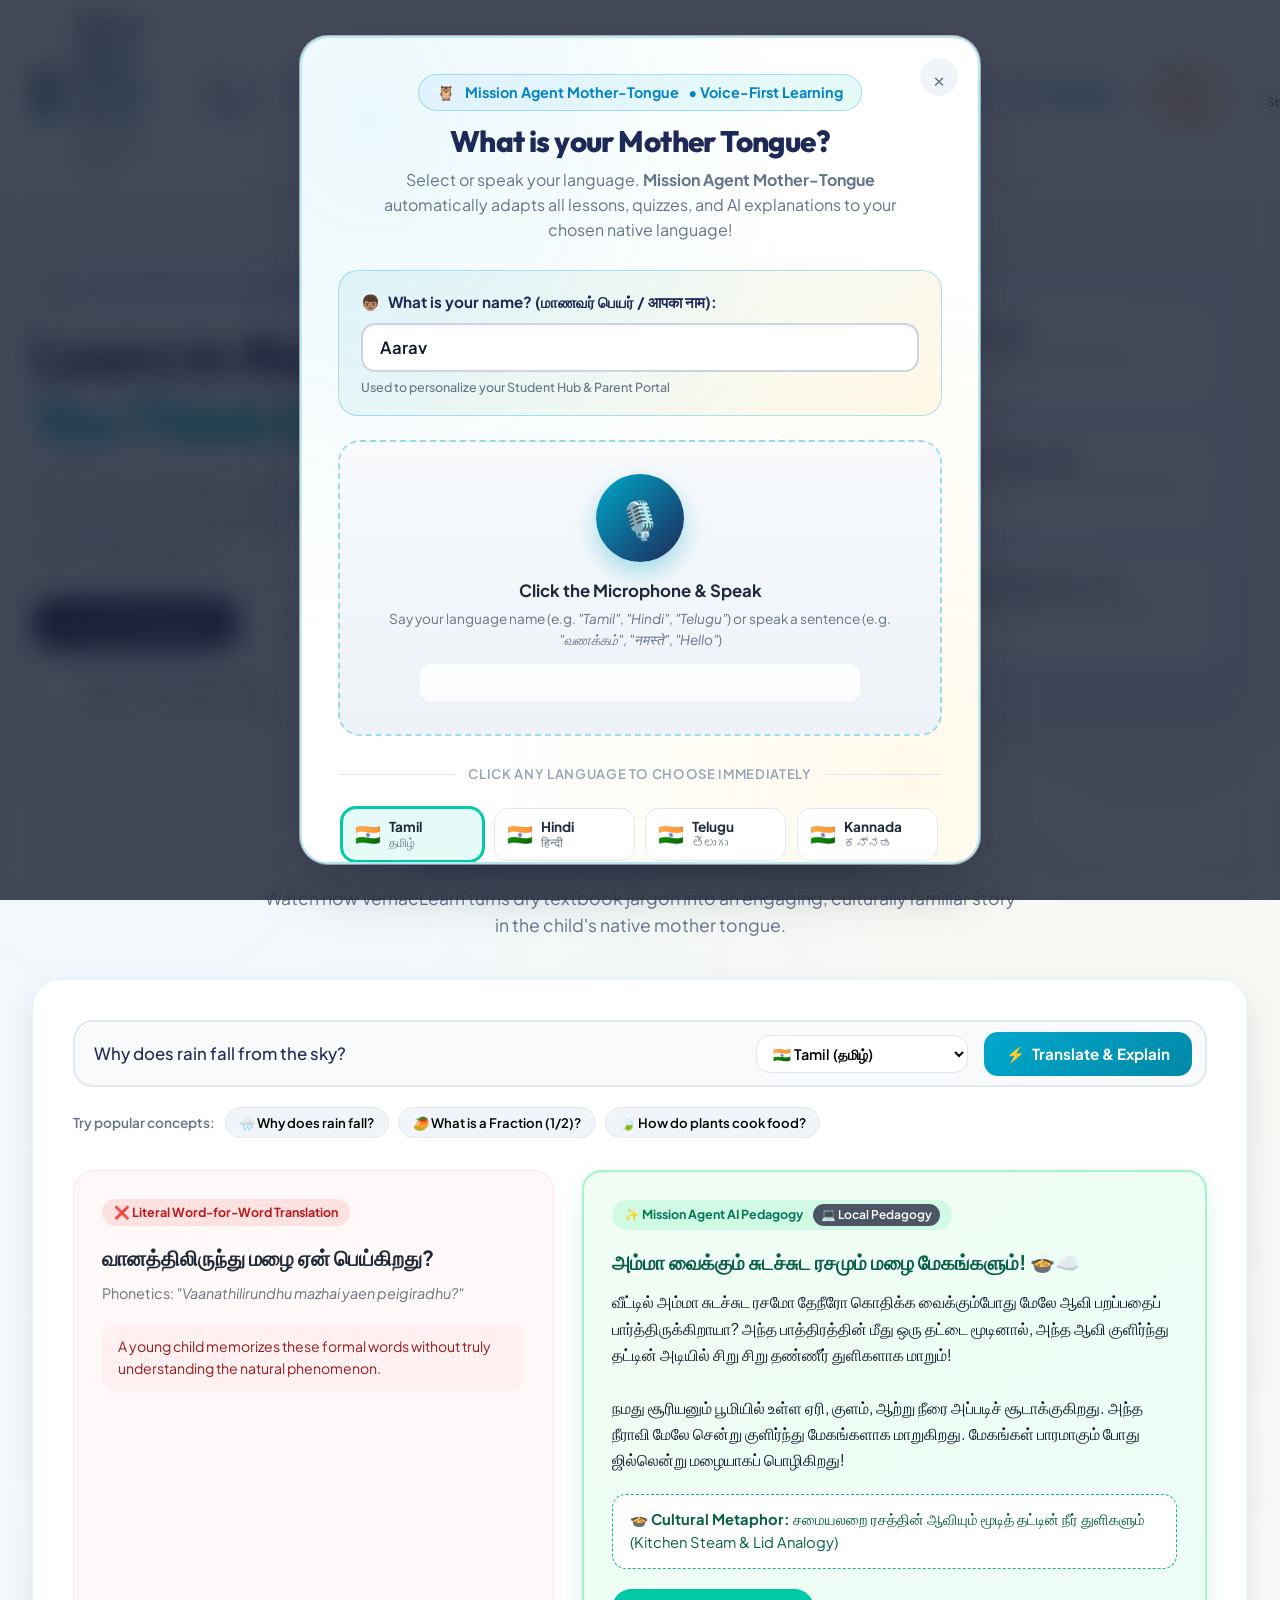
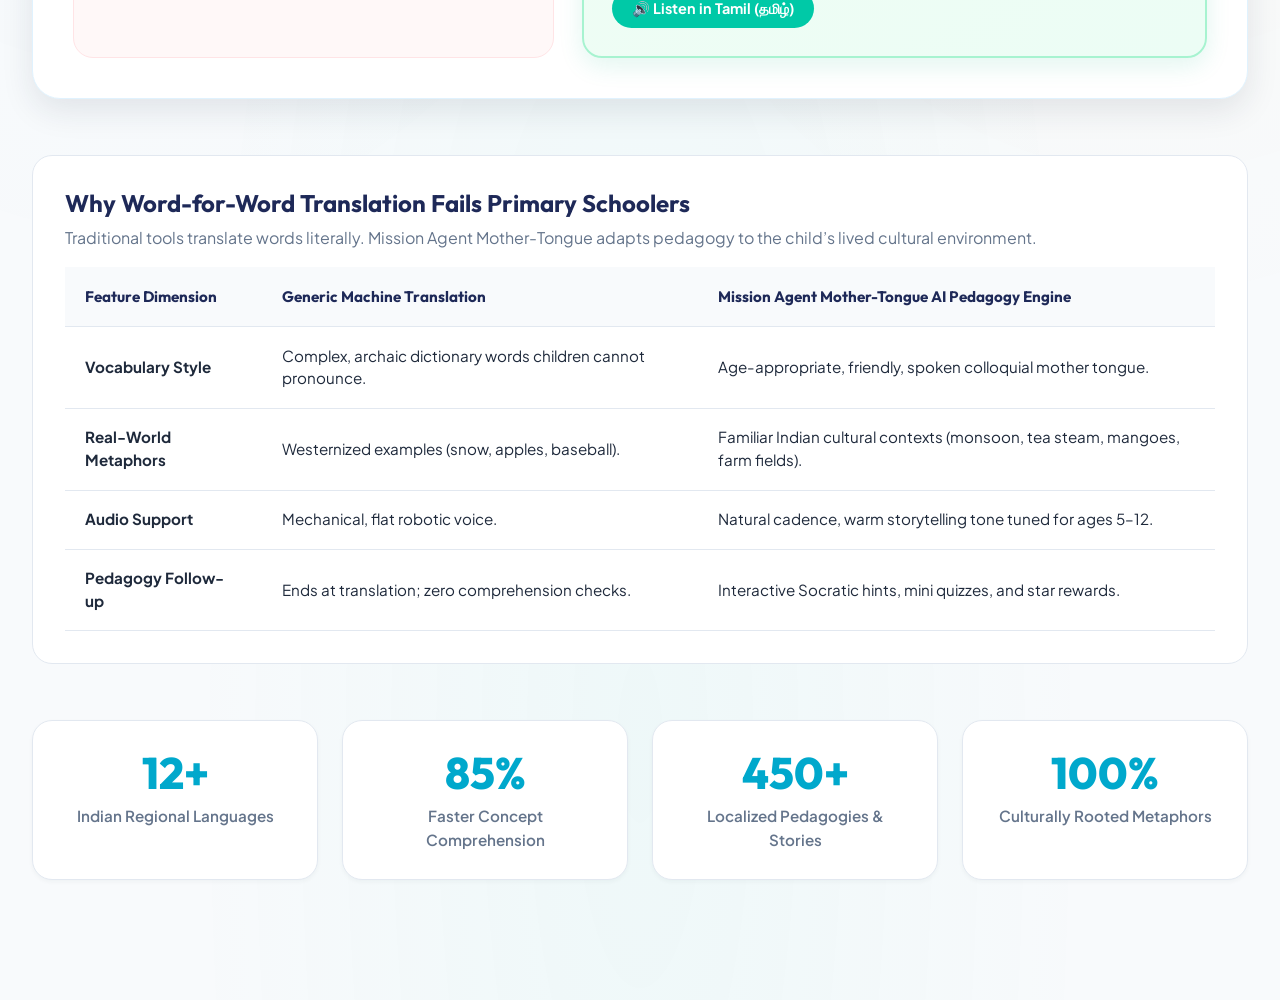
==== commit a6ba75ed: "feat: student name onboarding personalization and bright/dark mode toggle" ====
--- a/index.html
+++ b/index.html
@@ -85,6 +85,11 @@
         <!-- Permanent Secured Host Link Pill -->
         <button id="btn-nav-host-link" class="btn-nav-host-pill" title="View Permanent Secured HTTPS Link & QR Code">
           🔒 <span id="nav-host-label">Secured Link</span>
+        </button>
+
+        <!-- Bright / Dark Mode Toggle -->
+        <button id="btn-theme-toggle" class="btn-theme-toggle" title="Switch between Bright and Dark Mode" aria-label="Toggle Bright / Dark Mode">
+          <span id="theme-toggle-icon">🌙</span> <span id="theme-toggle-text">Dark</span>
         </button>
 
         <!-- Hackathon Golden Demo Pulsing Button -->
@@ -525,7 +530,7 @@
         <div class="profile-left">
           <div class="profile-avatar-circle">👦🏽</div>
           <div class="profile-info">
-            <h3>Aarav Kumar (ஆரவ் குமார்)</h3>
+            <h3 id="student-profile-name">Aarav Kumar (ஆரவ் குமார்)</h3>
             <div class="profile-meta-pills">
               <span>🎒 Grade: Class 3</span> • 
               <span>🗣️ Mother Tongue: <strong id="dash-mother-tongue">Tamil (தமிழ்)</strong></span> • 
@@ -576,64 +581,170 @@
 
 
     <!-- ========================================================================
-         VIEW 5: TEACHER HUB & AI LESSON GENERATOR
+         VIEW 5: TEACHER HUB & AI LESSON & CURRICULUM PLATFORM
          ======================================================================== -->
     <section id="view-teacher" class="tab-view">
-      <div class="section-header">
-        <span class="section-tag">Teacher Co-Pilot</span>
-        <h2>AI Vernacular Lesson Generator & Classroom Hub</h2>
-        <p>Empower teachers to instantly transform textbook topics into localized lesson plans, mother-tongue glossaries, and zero-cost classroom activities.</p>
+      <div class="section-header teacher-platform-header">
+        <div class="teacher-header-badge-row">
+          <span class="section-tag">✨ AI Curriculum & Lesson Co-Pilot Platform</span>
+          <div class="teacher-header-quick-actions">
+            <button id="btn-open-topic-ideator" class="btn-teacher-top-action" title="AI Curriculum Topic Brainstormer">
+              💡 AI Topic Ideator
+            </button>
+            <button id="btn-open-saved-lessons" class="btn-teacher-top-action" title="View Saved Lessons Library">
+              📂 Saved Library (<span id="saved-lessons-count">1</span>)
+            </button>
+          </div>
+        </div>
+        <h2>AI Vernacular Lesson Studio & Curriculum Hub</h2>
+        <p>Empower educators to brainstorm NEP 2020 syllabus topics and generate complete 7-stage localized lesson plans with cultural narratives, mother-tongue scientific glossaries, zero-cost experiential experiments, chalkboard layouts, and parent bridges.</p>
       </div>
 
       <div class="teacher-workspace-layout">
         
-        <!-- Left: Generator Form -->
+        <!-- Left: AI Generator Controls Card -->
         <div class="teacher-form-card">
-          <h3 style="margin-bottom: 1.25rem;">📝 Generate Localized Lesson</h3>
-
+          <div class="form-card-title-bar">
+            <h3>📝 AI Lesson Plan Generator</h3>
+            <span class="badge-ai-live">⚡ AI Assisted</span>
+          </div>
+
+          <!-- Topic Input & Quick Chips -->
           <div class="form-field">
-            <label>Topic / Concept</label>
-            <input type="text" id="teacher-topic-input" value="The Water Cycle" placeholder="e.g. The Water Cycle, Fractions, Plants...">
+            <div class="label-with-action">
+              <label for="teacher-topic-input">Topic / Subject Concept</label>
+              <button type="button" id="btn-suggest-topics-link" class="link-btn-suggest">✨ Suggest Topics</button>
+            </div>
+            <input type="text" id="teacher-topic-input" value="The Water Cycle" placeholder="e.g. The Water Cycle, Plant Photosynthesis, Fractions...">
+            
+            <!-- Quick Preset Topic Inspiration Chips -->
+            <div class="topic-preset-chips" id="topic-preset-chips">
+              <span class="topic-chip active" data-topic="The Water Cycle" data-stage="Preparatory" data-grade="Class 4" data-subject="Environmental Studies (EVS)">💧 Water Cycle</span>
+              <span class="topic-chip" data-topic="Photosynthesis & Green Leaves" data-stage="Preparatory" data-grade="Class 4" data-subject="Environmental Studies (EVS)">🌱 Photosynthesis</span>
+              <span class="topic-chip" data-topic="Fractions with Sweet Mangoes" data-stage="Preparatory" data-grade="Class 4" data-subject="Mathematics">🥭 Fractions</span>
+              <span class="topic-chip" data-topic="States of Matter in the Kitchen" data-stage="Middle" data-grade="Class 6" data-subject="General Science / Science & Technology">🌍 Matter States</span>
+              <span class="topic-chip" data-topic="Electric Circuits & Festive Lights" data-stage="Middle" data-grade="Class 6" data-subject="General Science / Science & Technology">⚡ Circuits</span>
+              <span class="topic-chip" data-topic="Our Five Senses & Festive Sweets" data-stage="Foundational" data-grade="Class 2" data-subject="Environmental Studies (EVS)">👃 Five Senses</span>
+            </div>
+          </div>
+
+          <!-- Standard Level & Grade Selection Grid -->
+          <div class="form-grid-2col">
+            <div class="form-field">
+              <label for="teacher-stage-select">Curriculum Standard Stage (NEP 2020)</label>
+              <select id="teacher-stage-select">
+                <option value="Foundational Stage (Balvatika - Class 2)">Foundational Stage (Ages 3–8)</option>
+                <option value="Preparatory Stage (Class 3 - 5)" selected>Preparatory Stage (Ages 8–11)</option>
+                <option value="Middle Stage (Class 6 - 8)">Middle Stage (Ages 11–14)</option>
+                <option value="Secondary Stage (Class 9 - 10)">Secondary Stage (Ages 14–16)</option>
+              </select>
+            </div>
+
+            <div class="form-field">
+              <label for="teacher-grade-select">Specific Class / Grade</label>
+              <select id="teacher-grade-select">
+                <option value="Balvatika / Anganwadi (KG)">Balvatika / Anganwadi</option>
+                <option value="Class 1">Class 1 (Age 6)</option>
+                <option value="Class 2">Class 2 (Age 7)</option>
+                <option value="Class 3">Class 3 (Age 8)</option>
+                <option value="Class 4" selected>Class 4 (Age 9)</option>
+                <option value="Class 5">Class 5 (Age 10)</option>
+                <option value="Class 6">Class 6 (Age 11)</option>
+                <option value="Class 7">Class 7 (Age 12)</option>
+                <option value="Class 8">Class 8 (Age 13)</option>
+                <option value="Class 9">Class 9 (Age 14)</option>
+                <option value="Class 10">Class 10 (Age 15)</option>
+              </select>
+            </div>
+          </div>
+
+          <!-- Subject & Pedagogical Depth Grid -->
+          <div class="form-grid-2col">
+            <div class="form-field">
+              <label for="teacher-subject-select">Subject / Academic Domain</label>
+              <select id="teacher-subject-select">
+                <option value="Environmental Studies (EVS)" selected>Environmental Studies (EVS)</option>
+                <option value="General Science / Science & Technology">General Science / Science & Tech</option>
+                <option value="Mathematics & Numeracy">Mathematics & Numeracy</option>
+                <option value="Social Science & Heritage">Social Science & Heritage</option>
+                <option value="Language Arts & Communication">Language Arts & Stories</option>
+              </select>
+            </div>
+
+            <div class="form-field">
+              <label for="teacher-diff-select">Pedagogical Level (Bloom's Taxonomy)</label>
+              <select id="teacher-diff-select">
+                <option value="Beginner" selected>Level 1: Foundational (Story-first, visual, sensory)</option>
+                <option value="Intermediate">Level 2: Exploratory (Hands-on, inquiry, why & how)</option>
+                <option value="Advanced">Level 3: Advanced Mastery (Critical thinking, problems)</option>
+              </select>
+            </div>
+          </div>
+
+          <!-- Language Medium & Class Duration -->
+          <div class="form-grid-2col">
+            <div class="form-field">
+              <label for="teacher-lesson-lang">Instruction Medium / Mother Tongue</label>
+              <select id="teacher-lesson-lang"></select>
+            </div>
+
+            <div class="form-field">
+              <label for="teacher-duration-select">Period Duration</label>
+              <select id="teacher-duration-select">
+                <option value="30 Minutes">30-Min Micro-Lesson</option>
+                <option value="40 Minutes" selected>40-Min Standard Period</option>
+                <option value="60 Minutes">60-Min Deep-Dive / Lab</option>
+              </select>
+            </div>
           </div>
 
           <div class="form-field">
-            <label>Target Grade</label>
-            <select id="teacher-grade-select">
-              <option value="Class 1">Class 1 (Age 6)</option>
-              <option value="Class 2">Class 2 (Age 7)</option>
-              <option value="Class 3">Class 3 (Age 8)</option>
-              <option value="Class 4" selected>Class 4 (Age 9)</option>
-              <option value="Class 5">Class 5 (Age 10)</option>
-            </select>
-          </div>
-
-          <div class="form-field">
-            <label>Instruction Medium / Mother Tongue</label>
-            <select id="teacher-lesson-lang"></select>
-          </div>
-
-          <div class="form-field">
-            <label>Difficulty Level</label>
-            <select id="teacher-diff-select">
-              <option value="Beginner" selected>Beginner (Story-first, visual)</option>
-              <option value="Intermediate">Intermediate (Hands-on experiments)</option>
-              <option value="Advanced">Advanced (Scientific terminology)</option>
-            </select>
-          </div>
-
-          <div class="form-field">
-            <label>Regional Cultural Anchor / Context</label>
-            <input type="text" id="teacher-context-input" value="Local Vaigai river & household kitchen pots" placeholder="e.g. Village market, river, monsoon festival...">
-          </div>
-
-          <button id="btn-generate-lesson" class="btn-generate-lesson">
-            ✨ Generate Complete Lesson Plan
-          </button>
+            <label for="teacher-context-input">Regional Cultural Anchor / Context</label>
+            <input type="text" id="teacher-context-input" value="Local Vaigai river & household kitchen pots" placeholder="e.g. Village market, river, monsoon festival, grandmother's kitchen...">
+          </div>
+
+          <!-- Primary & Secondary Generation Action Buttons -->
+          <div class="teacher-action-buttons">
+            <button id="btn-generate-lesson" class="btn-generate-lesson">
+              ✨ Generate Complete 7-Stage Lesson Plan
+            </button>
+            <button type="button" id="btn-ideate-standard-topics" class="btn-secondary-ideate">
+              💡 AI Brainstorm 5 Topics for this Standard
+            </button>
+          </div>
         </div>
 
         <!-- Right: Lesson Plan Output Studio -->
-        <div id="teacher-lesson-output">
-          <!-- Populated by app.js generateTeacherLesson() -->
+        <div class="teacher-output-column">
+          <!-- Studio Floating Action Toolbar -->
+          <div class="studio-action-toolbar" id="studio-action-toolbar">
+            <div class="toolbar-left-status">
+              <span class="toolbar-status-dot"></span> 
+              <span id="studio-status-text">Lesson Studio Ready</span>
+            </div>
+            <div class="toolbar-actions">
+              <button id="btn-studio-speak" class="btn-studio-tool" title="Read Aloud Narrative Hook in Mother Tongue">
+                🔊 Listen Story
+              </button>
+              <button id="btn-studio-save" class="btn-studio-tool" title="Save this Lesson Plan to My Library">
+                💾 Save Plan
+              </button>
+              <button id="btn-studio-print" class="btn-studio-tool" title="Export as PDF or Print">
+                🖨️ Export PDF
+              </button>
+              <button id="btn-studio-copy" class="btn-studio-tool" title="Copy Lesson Plan as Markdown">
+                📋 Copy Text
+              </button>
+              <button id="btn-studio-whatsapp" class="btn-studio-tool whatsapp-tool" title="Share Summary to WhatsApp Teacher Group">
+                💬 WhatsApp
+              </button>
+            </div>
+          </div>
+
+          <!-- Dynamic Output Container -->
+          <div id="teacher-lesson-output">
+            <!-- Populated by app.js generateTeacherLesson() -->
+          </div>
         </div>
 
       </div>
@@ -652,6 +763,7 @@
       </div>
 
     </section>
+
 
 
     <!-- ========================================================================
@@ -687,6 +799,17 @@
         <p class="onboarding-subtitle">
           Select or speak your language. <strong>Mission Agent Mother-Tongue</strong> automatically adapts all lessons, quizzes, and AI explanations to your chosen native language!
         </p>
+      </div>
+
+      <!-- Student Name Input Stage -->
+      <div class="onboarding-name-stage">
+        <label for="onboarding-student-name">
+          <span>👦🏽</span> <strong>What is your name? (மாணவர் பெயர் / आपका नाम):</strong>
+        </label>
+        <div class="onboarding-name-input-row">
+          <input type="text" id="onboarding-student-name" placeholder="Type your name (e.g. Aarav, Ananya, Kavin, Rahul...)" value="Aarav">
+          <span class="onboarding-name-subhint">Used to personalize your Student Hub & Parent Portal</span>
+        </div>
       </div>
 
       <!-- Step 1: Speak Your Language -->
@@ -935,6 +1058,85 @@
   </div>
 
   <!-- ==========================================================================
+       AI TOPIC IDEATOR MODAL
+       ========================================================================== -->
+  <div id="modal-topic-ideator" class="onboarding-modal-overlay" role="dialog" aria-modal="true" style="display: none;">
+    <div class="host-modal-content ideator-modal-content">
+      <button class="modal-close-corner" id="btn-close-ideator-modal">&times;</button>
+      
+      <div class="host-badge-header" style="background: linear-gradient(135deg, rgba(99, 102, 241, 0.15), rgba(168, 85, 247, 0.15)); color: #6366F1;">
+        <span>✨</span> AI Curriculum Topic Ideator (NEP 2020)
+      </div>
+      <h3 style="font-size: 1.45rem; color: var(--text-primary); margin-bottom: 0.3rem;">Brainstorm Vernacular Topics</h3>
+      <p style="color: var(--text-muted); font-size: 0.88rem; margin-bottom: 1.2rem;">
+        Generate culturally anchored syllabus topic ideas for your standard level and subject with 1-click lesson generation.
+      </p>
+
+      <div class="ideator-controls-grid">
+        <div class="form-field">
+          <label for="ideator-grade-select">Target Class / Grade</label>
+          <select id="ideator-grade-select">
+            <option value="Balvatika / Anganwadi (KG)">Balvatika / Anganwadi (Foundational)</option>
+            <option value="Class 1">Class 1 (Foundational)</option>
+            <option value="Class 2">Class 2 (Foundational)</option>
+            <option value="Class 3">Class 3 (Preparatory)</option>
+            <option value="Class 4" selected>Class 4 (Preparatory)</option>
+            <option value="Class 5">Class 5 (Preparatory)</option>
+            <option value="Class 6">Class 6 (Middle)</option>
+            <option value="Class 7">Class 7 (Middle)</option>
+            <option value="Class 8">Class 8 (Middle)</option>
+            <option value="Class 9">Class 9 (Secondary)</option>
+            <option value="Class 10">Class 10 (Secondary)</option>
+          </select>
+        </div>
+
+        <div class="form-field">
+          <label for="ideator-subject-select">Subject Domain</label>
+          <select id="ideator-subject-select">
+            <option value="Environmental Studies (EVS)" selected>Environmental Studies (EVS)</option>
+            <option value="General Science / Science & Technology">General Science / Science & Tech</option>
+            <option value="Mathematics & Numeracy">Mathematics & Numeracy</option>
+            <option value="Social Science & Heritage">Social Science & Heritage</option>
+          </select>
+        </div>
+
+        <div class="form-field ideator-submit-field">
+          <button id="btn-ideate-submit" class="btn-primary" style="width: 100%; padding: 0.75rem 1rem; border-radius: 8px; font-weight: 700; cursor: pointer;">
+            ⚡ Brainstorm Topics
+          </button>
+        </div>
+      </div>
+
+      <!-- Ideated Topics Output Container -->
+      <div id="ideator-results-container" class="ideator-results-container">
+        <!-- Rendered by app.js -->
+      </div>
+    </div>
+  </div>
+
+  <!-- ==========================================================================
+       SAVED LESSON PLANS LIBRARY MODAL
+       ========================================================================== -->
+  <div id="modal-saved-lessons" class="onboarding-modal-overlay" role="dialog" aria-modal="true" style="display: none;">
+    <div class="host-modal-content saved-library-modal-content">
+      <button class="modal-close-corner" id="btn-close-library-modal">&times;</button>
+      
+      <div class="host-badge-header" style="background: rgba(16, 185, 129, 0.15); color: #059669;">
+        <span>📂</span> Saved Lesson Plans Library
+      </div>
+      <h3 style="font-size: 1.45rem; color: var(--text-primary); margin-bottom: 0.3rem;">Your Vernacular Curriculum Repository</h3>
+      <p style="color: var(--text-muted); font-size: 0.88rem; margin-bottom: 1rem;">
+        View, reload into studio, export as PDF/Print, or share any of your saved lesson plans.
+      </p>
+
+      <!-- Saved List -->
+      <div id="saved-lessons-list-container" class="saved-lessons-list-container">
+        <!-- Rendered by app.js -->
+      </div>
+    </div>
+  </div>
+
+  <!-- ==========================================================================
        3. MODULAR SCRIPT IMPORTS
        ========================================================================== -->
   <script type="module" src="js/app.js"></script>
--- a/styles/main.css
+++ b/styles/main.css
@@ -49,6 +49,73 @@
   --font-family-body: 'Plus Jakarta Sans', -apple-system, BlinkMacSystemFont, 'Segoe UI', Roboto, sans-serif;
 }
 
+/* ==========================================================================
+   Dark Mode Palette Overrides
+   ========================================================================== */
+[data-theme="dark"], body.dark-mode {
+  --color-primary: #93C5FD;
+  --color-primary-light: #60A5FA;
+  --color-accent: #38BDF8;
+  --color-accent-soft: rgba(56, 189, 248, 0.15);
+  
+  --bg-page: #0B0F19;
+  --bg-surface: #111827;
+  --bg-surface-glass: rgba(17, 24, 39, 0.92);
+  --bg-card: #1E293B;
+  --bg-card-subtle: #1E293B;
+
+  --text-main: #F1F5F9;
+  --text-muted: #94A3B8;
+  --text-light: #64748B;
+  --text-on-dark: #FFFFFF;
+
+  --border-subtle: #334155;
+  --border-focus: #38BDF8;
+  --shadow-sm: 0 2px 4px rgba(0, 0, 0, 0.4);
+  --shadow-md: 0 6px 16px rgba(0, 0, 0, 0.5);
+  --shadow-lg: 0 12px 32px rgba(0, 0, 0, 0.6);
+  --shadow-glow: 0 0 24px rgba(56, 189, 248, 0.3);
+}
+
+body.dark-mode {
+  background-color: var(--bg-page);
+  color: var(--text-main);
+  background-image: 
+    radial-gradient(at 10% 10%, rgba(56, 189, 248, 0.08) 0px, transparent 50%),
+    radial-gradient(at 90% 15%, rgba(251, 191, 36, 0.06) 0px, transparent 50%),
+    radial-gradient(at 50% 90%, rgba(16, 185, 129, 0.07) 0px, transparent 50%);
+}
+
+/* Theme Toggle Button */
+.btn-theme-toggle {
+  display: inline-flex;
+  align-items: center;
+  gap: 0.35rem;
+  background: var(--bg-surface);
+  border: 1px solid var(--border-subtle);
+  border-radius: var(--radius-pill);
+  padding: 0.4rem 0.85rem;
+  font-size: 0.82rem;
+  font-weight: 700;
+  color: var(--text-main);
+  cursor: pointer;
+  transition: all 0.2s ease;
+  box-shadow: var(--shadow-sm);
+  user-select: none;
+}
+
+.btn-theme-toggle:hover {
+  border-color: var(--color-accent);
+  transform: translateY(-1px);
+  box-shadow: var(--shadow-md);
+}
+
+body.dark-mode .btn-theme-toggle {
+  background: #1E293B;
+  border-color: #475569;
+  color: #F8FAFC;
+}
+
 /* Reset & Box Sizing */
 *, *::before, *::after {
   box-sizing: border-box;
--- a/styles/components.css
+++ b/styles/components.css
@@ -1543,6 +1543,573 @@
 .lesson-checklist li {
   padding: 0.4rem 0;
   font-size: 0.92rem;
+}
+
+/* ==========================================================================
+   TEACHER AI CURRICULUM & LESSON STUDIO PLATFORM STYLES
+   ========================================================================== */
+.teacher-platform-header {
+  margin-bottom: 2rem;
+}
+
+.teacher-header-badge-row {
+  display: flex;
+  justify-content: space-between;
+  align-items: center;
+  flex-wrap: wrap;
+  gap: 1rem;
+  margin-bottom: 0.75rem;
+}
+
+.teacher-header-quick-actions {
+  display: flex;
+  gap: 0.75rem;
+  align-items: center;
+}
+
+.btn-teacher-top-action {
+  background: #FFF;
+  border: 1.5px solid var(--border-color, #E2E8F0);
+  border-radius: 9999px;
+  padding: 0.45rem 1rem;
+  font-size: 0.85rem;
+  font-weight: 700;
+  color: var(--text-primary, #1E293B);
+  cursor: pointer;
+  display: inline-flex;
+  align-items: center;
+  gap: 0.4rem;
+  transition: all 0.2s ease;
+  box-shadow: 0 1px 3px rgba(0,0,0,0.05);
+}
+
+.btn-teacher-top-action:hover {
+  background: #F8FAFC;
+  border-color: #6366F1;
+  color: #6366F1;
+  transform: translateY(-1px);
+}
+
+.form-card-title-bar {
+  display: flex;
+  justify-content: space-between;
+  align-items: center;
+  margin-bottom: 1.25rem;
+}
+
+.badge-ai-live {
+  font-size: 0.75rem;
+  font-weight: 700;
+  color: #059669;
+  background: #D1FAE5;
+  padding: 0.2rem 0.6rem;
+  border-radius: 9999px;
+  display: inline-flex;
+  align-items: center;
+  gap: 0.3rem;
+}
+
+.label-with-action {
+  display: flex;
+  justify-content: space-between;
+  align-items: center;
+  margin-bottom: 0.35rem;
+}
+
+.link-btn-suggest {
+  background: none;
+  border: none;
+  color: #6366F1;
+  font-weight: 700;
+  font-size: 0.8rem;
+  cursor: pointer;
+  padding: 0;
+  transition: color 0.2s;
+}
+
+.link-btn-suggest:hover {
+  color: #4F46E5;
+  text-decoration: underline;
+}
+
+.topic-preset-chips {
+  display: flex;
+  flex-wrap: wrap;
+  gap: 0.4rem;
+  margin-top: 0.5rem;
+}
+
+.topic-chip {
+  font-size: 0.76rem;
+  font-weight: 600;
+  padding: 0.25rem 0.65rem;
+  border-radius: 9999px;
+  background: #F1F5F9;
+  color: #475569;
+  border: 1px solid #E2E8F0;
+  cursor: pointer;
+  transition: all 0.15s ease;
+  user-select: none;
+}
+
+.topic-chip:hover {
+  background: #E2E8F0;
+  color: #1E293B;
+  border-color: #CBD5E1;
+}
+
+.topic-chip.active {
+  background: #EEF2FF;
+  color: #4F46E5;
+  border-color: #A5B4FC;
+  font-weight: 700;
+}
+
+.form-grid-2col {
+  display: grid;
+  grid-template-columns: 1fr 1fr;
+  gap: 1rem;
+}
+
+@media (max-width: 640px) {
+  .form-grid-2col {
+    grid-template-columns: 1fr;
+    gap: 0.5rem;
+  }
+}
+
+.teacher-action-buttons {
+  display: flex;
+  flex-direction: column;
+  gap: 0.75rem;
+  margin-top: 1rem;
+}
+
+.btn-secondary-ideate {
+  background: #F8FAFC;
+  border: 1.5px dashed #A5B4FC;
+  border-radius: var(--radius-md, 8px);
+  padding: 0.75rem 1rem;
+  font-size: 0.88rem;
+  font-weight: 700;
+  color: #4F46E5;
+  cursor: pointer;
+  transition: all 0.2s;
+  display: flex;
+  align-items: center;
+  justify-content: center;
+  gap: 0.5rem;
+}
+
+.btn-secondary-ideate:hover {
+  background: #EEF2FF;
+  border-color: #6366F1;
+}
+
+.teacher-output-column {
+  display: flex;
+  flex-direction: column;
+  gap: 1rem;
+  min-width: 0;
+}
+
+.studio-action-toolbar {
+  display: flex;
+  justify-content: space-between;
+  align-items: center;
+  flex-wrap: wrap;
+  gap: 0.75rem;
+  background: #FFF;
+  border: 1px solid var(--border-subtle, #E2E8F0);
+  border-radius: var(--radius-lg, 12px);
+  padding: 0.75rem 1.25rem;
+  box-shadow: 0 2px 4px rgba(0,0,0,0.03);
+}
+
+.toolbar-left-status {
+  display: flex;
+  align-items: center;
+  gap: 0.5rem;
+  font-size: 0.84rem;
+  font-weight: 600;
+  color: #059669;
+}
+
+.toolbar-status-dot {
+  width: 8px;
+  height: 8px;
+  border-radius: 50%;
+  background: #10B981;
+  display: inline-block;
+  box-shadow: 0 0 0 3px rgba(16, 185, 129, 0.2);
+}
+
+.toolbar-actions {
+  display: flex;
+  align-items: center;
+  flex-wrap: wrap;
+  gap: 0.5rem;
+}
+
+.btn-studio-tool {
+  background: #F8FAFC;
+  border: 1px solid #E2E8F0;
+  border-radius: 6px;
+  padding: 0.4rem 0.75rem;
+  font-size: 0.8rem;
+  font-weight: 700;
+  color: #334155;
+  cursor: pointer;
+  display: inline-flex;
+  align-items: center;
+  gap: 0.35rem;
+  transition: all 0.15s ease;
+}
+
+.btn-studio-tool:hover {
+  background: #EDE9FE;
+  border-color: #C4B5FD;
+  color: #5B21B6;
+}
+
+.btn-studio-tool.whatsapp-tool:hover {
+  background: #DCFCE7;
+  border-color: #86EFAC;
+  color: #15803D;
+}
+
+/* Rich Lesson Plan Cards */
+.lesson-meta-badges-row {
+  display: flex;
+  flex-wrap: wrap;
+  gap: 0.5rem;
+  margin-bottom: 0.75rem;
+}
+
+.lesson-badge {
+  font-size: 0.75rem;
+  font-weight: 700;
+  padding: 0.25rem 0.65rem;
+  border-radius: 9999px;
+  background: #F1F5F9;
+  color: #334155;
+}
+
+.lesson-badge.stage-badge {
+  background: #E0E7FF;
+  color: #3730A3;
+}
+
+.lesson-badge.level-badge {
+  background: #FEF3C7;
+  color: #92400E;
+}
+
+.lesson-badge.ai-badge {
+  background: #D1FAE5;
+  color: #065F46;
+}
+
+.lesson-objectives-box {
+  background: #F0FDF4;
+  border: 1px solid #BBF7D0;
+  border-radius: var(--radius-md, 8px);
+  padding: 1rem 1.25rem;
+  margin-bottom: 1.25rem;
+}
+
+.lesson-objectives-box h4 {
+  color: #166534 !important;
+  margin-bottom: 0.4rem;
+}
+
+.lesson-objectives-list {
+  padding-left: 1.25rem;
+  margin: 0;
+  font-size: 0.9rem;
+  color: #14532D;
+  line-height: 1.5;
+}
+
+.lesson-timeline-strip {
+  display: grid;
+  grid-template-columns: repeat(auto-fit, minmax(130px, 1fr));
+  gap: 0.5rem;
+  margin: 1rem 0;
+}
+
+.timeline-step {
+  background: #F8FAFC;
+  border: 1px solid #E2E8F0;
+  border-radius: 8px;
+  padding: 0.6rem 0.75rem;
+  font-size: 0.8rem;
+}
+
+.timeline-step strong {
+  display: block;
+  color: #4F46E5;
+  font-size: 0.82rem;
+}
+
+.timeline-step span {
+  color: #64748B;
+  font-size: 0.74rem;
+}
+
+.lesson-blackboard-preview {
+  background: #1B382B;
+  color: #E6F4EA;
+  border: 6px solid #8D6E63;
+  border-radius: 8px;
+  padding: 1.25rem;
+  font-family: 'Courier New', Courier, monospace;
+  box-shadow: inset 0 2px 8px rgba(0,0,0,0.5);
+  margin: 1rem 0;
+}
+
+.blackboard-chalk-grid {
+  display: grid;
+  grid-template-columns: 1fr 1.2fr 1fr;
+  gap: 1rem;
+  font-size: 0.82rem;
+  line-height: 1.4;
+}
+
+@media (max-width: 768px) {
+  .blackboard-chalk-grid {
+    grid-template-columns: 1fr;
+  }
+}
+
+.chalk-col h5 {
+  color: #FDE047;
+  font-size: 0.88rem;
+  margin-bottom: 0.4rem;
+  border-bottom: 1px dashed rgba(253, 224, 71, 0.4);
+  padding-bottom: 0.2rem;
+}
+
+.lesson-guidance-grid {
+  display: grid;
+  grid-template-columns: 1fr 1fr;
+  gap: 1rem;
+  margin: 1rem 0;
+}
+
+@media (max-width: 640px) {
+  .lesson-guidance-grid {
+    grid-template-columns: 1fr;
+  }
+}
+
+.guidance-card {
+  border-radius: 8px;
+  padding: 0.85rem 1rem;
+  font-size: 0.88rem;
+}
+
+.guidance-card.support {
+  background: #EFF6FF;
+  border: 1px solid #BFDBFE;
+}
+
+.guidance-card.support h5 {
+  color: #1D4ED8;
+  margin-bottom: 0.3rem;
+}
+
+.guidance-card.advanced {
+  background: #FAF5FF;
+  border: 1px solid #E9D5FF;
+}
+
+.guidance-card.advanced h5 {
+  color: #7E22CE;
+  margin-bottom: 0.3rem;
+}
+
+.lesson-misconceptions-box {
+  background: #FFF1F2;
+  border: 1px solid #FECDD3;
+  border-radius: 8px;
+  padding: 0.85rem 1.1rem;
+  margin: 1rem 0;
+  font-size: 0.88rem;
+  color: #9F1239;
+}
+
+.lesson-misconceptions-box h4 {
+  color: #BE123C !important;
+  margin-bottom: 0.4rem;
+}
+
+/* Modals */
+.ideator-modal-content, .saved-library-modal-content {
+  max-width: 680px !important;
+  max-height: 88vh;
+  overflow-y: auto;
+}
+
+.ideator-controls-grid {
+  display: grid;
+  grid-template-columns: 1fr 1fr 150px;
+  gap: 0.75rem;
+  align-items: flex-end;
+  background: #F8FAFC;
+  padding: 1rem;
+  border-radius: 10px;
+  border: 1px solid #E2E8F0;
+  margin-bottom: 1.25rem;
+}
+
+@media (max-width: 640px) {
+  .ideator-controls-grid {
+    grid-template-columns: 1fr;
+  }
+}
+
+.ideator-results-container {
+  display: flex;
+  flex-direction: column;
+  gap: 0.85rem;
+}
+
+.ideator-topic-card {
+  background: #FFF;
+  border: 1.5px solid #E2E8F0;
+  border-radius: 10px;
+  padding: 1.1rem 1.25rem;
+  display: flex;
+  justify-content: space-between;
+  align-items: center;
+  gap: 1rem;
+  transition: all 0.2s ease;
+}
+
+.ideator-topic-card:hover {
+  border-color: #6366F1;
+  box-shadow: 0 4px 12px rgba(99, 102, 241, 0.08);
+  transform: translateY(-2px);
+}
+
+.ideator-topic-info h4 {
+  font-size: 1.05rem;
+  color: #1E293B;
+  margin-bottom: 0.2rem;
+}
+
+.ideator-vernacular-badge {
+  display: inline-block;
+  font-size: 0.88rem;
+  font-weight: 700;
+  color: #4F46E5;
+  margin-bottom: 0.35rem;
+}
+
+.ideator-hook-text {
+  font-size: 0.84rem;
+  color: #64748B;
+  margin-bottom: 0.35rem;
+}
+
+.btn-apply-topic {
+  background: #EEF2FF;
+  color: #4F46E5;
+  border: 1px solid #C7D2FE;
+  padding: 0.5rem 1rem;
+  border-radius: 8px;
+  font-weight: 700;
+  font-size: 0.82rem;
+  cursor: pointer;
+  white-space: nowrap;
+  transition: all 0.15s ease;
+}
+
+.btn-apply-topic:hover {
+  background: #4F46E5;
+  color: #FFF;
+}
+
+/* Saved Lesson Item Card */
+.saved-lesson-item-card {
+  background: #FFF;
+  border: 1px solid #E2E8F0;
+  border-radius: 10px;
+  padding: 1rem 1.25rem;
+  margin-bottom: 0.75rem;
+  display: flex;
+  justify-content: space-between;
+  align-items: center;
+  gap: 1rem;
+  transition: all 0.15s;
+}
+
+.saved-lesson-item-card:hover {
+  border-color: #10B981;
+  box-shadow: 0 2px 8px rgba(16, 185, 129, 0.08);
+}
+
+.saved-lesson-actions {
+  display: flex;
+  gap: 0.4rem;
+}
+
+.btn-saved-load {
+  background: #ECFDF5;
+  color: #059669;
+  border: 1px solid #A7F3D0;
+  padding: 0.4rem 0.8rem;
+  border-radius: 6px;
+  font-size: 0.8rem;
+  font-weight: 700;
+  cursor: pointer;
+}
+
+.btn-saved-load:hover {
+  background: #059669;
+  color: #FFF;
+}
+
+.btn-saved-delete {
+  background: #FFF1F2;
+  color: #E11D48;
+  border: 1px solid #FECDD3;
+  padding: 0.4rem 0.6rem;
+  border-radius: 6px;
+  font-size: 0.8rem;
+  cursor: pointer;
+}
+
+.btn-saved-delete:hover {
+  background: #E11D48;
+  color: #FFF;
+}
+
+/* Print Stylesheet for Clean A4 Lesson Plan Export */
+@media print {
+  body * {
+    visibility: hidden;
+  }
+  .site-navbar, .teacher-form-card, .studio-action-toolbar, .teacher-analytics-section, .onboarding-modal-overlay {
+    display: none !important;
+  }
+  #teacher-lesson-output, #teacher-lesson-output * {
+    visibility: visible;
+  }
+  #teacher-lesson-output {
+    position: absolute;
+    left: 0;
+    top: 0;
+    width: 100%;
+    margin: 0;
+    padding: 0;
+  }
+  .lesson-plan-card {
+    box-shadow: none !important;
+    border: none !important;
+    padding: 0 !important;
+  }
 }
 
 /* Classroom Analytics Cards */
@@ -3284,5 +3851,344 @@
   transform: scale(1.1);
 }
 
-
-
+/* ==========================================================================
+   STUDENT ONBOARDING NAME INPUT STYLES
+   ========================================================================== */
+.onboarding-name-stage {
+  background: linear-gradient(135deg, rgba(0, 168, 204, 0.08), rgba(255, 184, 0, 0.08));
+  border: 1.5px solid rgba(0, 168, 204, 0.3);
+  border-radius: var(--radius-lg);
+  padding: 1.15rem 1.35rem;
+  margin-bottom: 1.5rem;
+  text-align: left;
+}
+
+.onboarding-name-stage label {
+  display: flex;
+  align-items: center;
+  gap: 0.5rem;
+  font-size: 0.95rem;
+  font-weight: 700;
+  color: var(--color-primary);
+  margin-bottom: 0.6rem;
+}
+
+.onboarding-name-input-row {
+  display: flex;
+  flex-direction: column;
+  gap: 0.35rem;
+}
+
+.onboarding-name-input-row input {
+  width: 100%;
+  padding: 0.75rem 1.1rem;
+  font-size: 1.05rem;
+  font-weight: 600;
+  border-radius: var(--radius-md);
+  border: 2px solid #CBD5E1;
+  background: #FFFFFF;
+  color: #0F172A;
+  outline: none;
+  transition: all 0.2s ease;
+  box-shadow: inset 0 2px 4px rgba(0, 0, 0, 0.04);
+}
+
+.onboarding-name-input-row input:focus {
+  border-color: #00A8CC;
+  box-shadow: 0 0 0 3px rgba(0, 168, 204, 0.2);
+}
+
+.onboarding-name-subhint {
+  font-size: 0.78rem;
+  color: var(--text-muted);
+  font-weight: 500;
+}
+
+/* ==========================================================================
+   BRIGHT / DARK MODE COMPONENT ENHANCEMENTS
+   ========================================================================== */
+body.dark-mode {
+  background-color: #0B0F19 !important;
+  color: #F1F5F9 !important;
+}
+
+body.dark-mode .site-navbar {
+  background: rgba(17, 24, 39, 0.92) !important;
+  border-bottom-color: #334155 !important;
+}
+
+body.dark-mode .nav-link {
+  color: #CBD5E1 !important;
+}
+
+body.dark-mode .nav-link:hover,
+body.dark-mode .nav-link.active {
+  color: #38BDF8 !important;
+  background: rgba(56, 189, 248, 0.12) !important;
+}
+
+body.dark-mode .btn-nav-mother-tongue {
+  background: rgba(30, 41, 59, 0.8) !important;
+  border-color: #475569 !important;
+  color: #38BDF8 !important;
+}
+
+body.dark-mode .brand-logo-text {
+  color: #F8FAFC !important;
+}
+
+/* Modals in Dark Mode */
+body.dark-mode .onboarding-modal-content,
+body.dark-mode .host-modal-content,
+body.dark-mode .topic-ideator-card {
+  background: #111827 !important;
+  border-color: #334155 !important;
+  color: #F1F5F9 !important;
+  box-shadow: 0 25px 60px -12px rgba(0, 0, 0, 0.7) !important;
+}
+
+body.dark-mode .modal-close-corner {
+  background: #1E293B !important;
+  color: #94A3B8 !important;
+}
+
+body.dark-mode .modal-close-corner:hover {
+  background: #334155 !important;
+  color: #F8FAFC !important;
+}
+
+body.dark-mode .onboarding-name-stage {
+  background: rgba(15, 23, 42, 0.85) !important;
+  border-color: #334155 !important;
+}
+
+body.dark-mode .onboarding-name-stage label {
+  color: #38BDF8 !important;
+}
+
+body.dark-mode .onboarding-name-input-row input {
+  background: #1E293B !important;
+  border-color: #475569 !important;
+  color: #F8FAFC !important;
+}
+
+body.dark-mode .onboarding-name-input-row input:focus {
+  border-color: #38BDF8 !important;
+  box-shadow: 0 0 0 3px rgba(56, 189, 248, 0.25) !important;
+}
+
+body.dark-mode .btn-lang-choice {
+  background: #1E293B !important;
+  border-color: #334155 !important;
+  color: #F1F5F9 !important;
+}
+
+body.dark-mode .btn-lang-choice:hover {
+  background: #334155 !important;
+  border-color: #38BDF8 !important;
+}
+
+body.dark-mode .btn-lang-choice.selected {
+  background: rgba(56, 189, 248, 0.2) !important;
+  border-color: #38BDF8 !important;
+}
+
+body.dark-mode .lang-choice-eng {
+  color: #F8FAFC !important;
+}
+
+body.dark-mode .lang-choice-native {
+  color: #94A3B8 !important;
+}
+
+/* Student Learning Hub in Dark Mode */
+body.dark-mode .subject-card,
+body.dark-mode .badges-container,
+body.dark-mode .badge-item {
+  background: #111827 !important;
+  border-color: #334155 !important;
+  color: #F1F5F9 !important;
+}
+
+body.dark-mode .subject-title {
+  color: #F8FAFC !important;
+}
+
+body.dark-mode .subject-score-pill {
+  background: #1E293B !important;
+  color: #38BDF8 !important;
+}
+
+body.dark-mode .progress-bar-bg {
+  background: #1E293B !important;
+}
+
+body.dark-mode .btn-resume-subject {
+  background: #1E293B !important;
+  border-color: #334155 !important;
+  color: #38BDF8 !important;
+}
+
+body.dark-mode .btn-resume-subject:hover {
+  background: #334155 !important;
+}
+
+body.dark-mode .minigame-box {
+  background: #1E293B !important;
+  border-color: #D97706 !important;
+}
+
+body.dark-mode .minigame-pill {
+  background: #0F172A !important;
+  border-color: #475569 !important;
+  color: #F1F5F9 !important;
+}
+
+body.dark-mode .minigame-pill.selected {
+  background: rgba(245, 158, 11, 0.25) !important;
+  border-color: #F59E0B !important;
+  color: #FDE68A !important;
+}
+
+body.dark-mode .minigame-pill.matched {
+  background: rgba(16, 185, 129, 0.2) !important;
+  border-color: #10B981 !important;
+  color: #6EE7B7 !important;
+}
+
+/* Mitra AI Tutor in Dark Mode */
+body.dark-mode .tutor-workspace-card {
+  background: #111827 !important;
+  border-color: #334155 !important;
+}
+
+body.dark-mode .tutor-mascot-panel {
+  background: linear-gradient(160deg, #0F172A, #1E293B) !important;
+  border-right-color: #334155 !important;
+}
+
+body.dark-mode .tutor-chip {
+  background: #1E293B !important;
+  border-color: #334155 !important;
+  color: #93C5FD !important;
+}
+
+body.dark-mode .tutor-chip:hover {
+  background: #334155 !important;
+}
+
+body.dark-mode .chat-bubble.bubble-tutor {
+  background: #1E293B !important;
+  border-color: #334155 !important;
+  color: #F1F5F9 !important;
+}
+
+body.dark-mode .chat-bubble.bubble-student {
+  background: linear-gradient(135deg, #431407, #78350F) !important;
+  border-color: #9A3412 !important;
+  color: #FED7AA !important;
+}
+
+body.dark-mode .bubble-student.has-converted-mt {
+  background: linear-gradient(135deg, #064E3B, #065F46) !important;
+  border-color: #059669 !important;
+  color: #D1FAE5 !important;
+}
+
+body.dark-mode .student-mt-display {
+  color: #6EE7B7 !important;
+}
+
+body.dark-mode .tutor-chat-input-bar {
+  background: #111827 !important;
+  border-top-color: #334155 !important;
+}
+
+body.dark-mode .tutor-input {
+  background: #1E293B !important;
+  border-color: #334155 !important;
+  color: #F1F5F9 !important;
+}
+
+body.dark-mode .tutor-input:focus {
+  border-color: #38BDF8 !important;
+}
+
+body.dark-mode .tutor-inline-quiz {
+  background: #1E293B !important;
+  border-color: #F59E0B !important;
+}
+
+body.dark-mode .btn-quiz-option {
+  background: #0F172A !important;
+  border-color: #334155 !important;
+  color: #F1F5F9 !important;
+}
+
+body.dark-mode .btn-quiz-option:hover:not(:disabled) {
+  background: #1E293B !important;
+  border-color: #38BDF8 !important;
+}
+
+/* Parent Portal in Dark Mode */
+body.dark-mode .parent-overview-hero {
+  background: linear-gradient(135deg, #0F172A, #1E293B) !important;
+  border-color: #334155 !important;
+}
+
+body.dark-mode .parent-card,
+body.dark-mode .parent-report-card,
+body.dark-mode .parent-audio-highlight-card,
+body.dark-mode .parent-action-card {
+  background: #111827 !important;
+  border-color: #334155 !important;
+  color: #F1F5F9 !important;
+}
+
+body.dark-mode .parent-audio-box {
+  background: #1E293B !important;
+  border-color: #334155 !important;
+}
+
+/* Teacher Hub & Lesson Studio in Dark Mode */
+body.dark-mode .teacher-form-card,
+body.dark-mode .lesson-plan-card,
+body.dark-mode .studio-action-toolbar,
+body.dark-mode .teacher-analytics-section,
+body.dark-mode .pedagogy-step-card,
+body.dark-mode .curriculum-matrix-table-wrap {
+  background: #111827 !important;
+  border-color: #334155 !important;
+  color: #F1F5F9 !important;
+}
+
+body.dark-mode .form-field input,
+body.dark-mode .form-field select,
+body.dark-mode .form-field textarea {
+  background: #1E293B !important;
+  border-color: #334155 !important;
+  color: #F8FAFC !important;
+}
+
+body.dark-mode .host-url-box {
+  background: #1E293B !important;
+  border-color: #334155 !important;
+}
+
+body.dark-mode .host-url-input {
+  color: #38BDF8 !important;
+}
+
+body.dark-mode .host-feat-item {
+  background: #1E293B !important;
+  border-color: #334155 !important;
+  color: #CBD5E1 !important;
+}
+
+body.dark-mode .qr-code-wrapper {
+  background: #1E293B !important;
+  border-color: #475569 !important;
+}
+
+
+
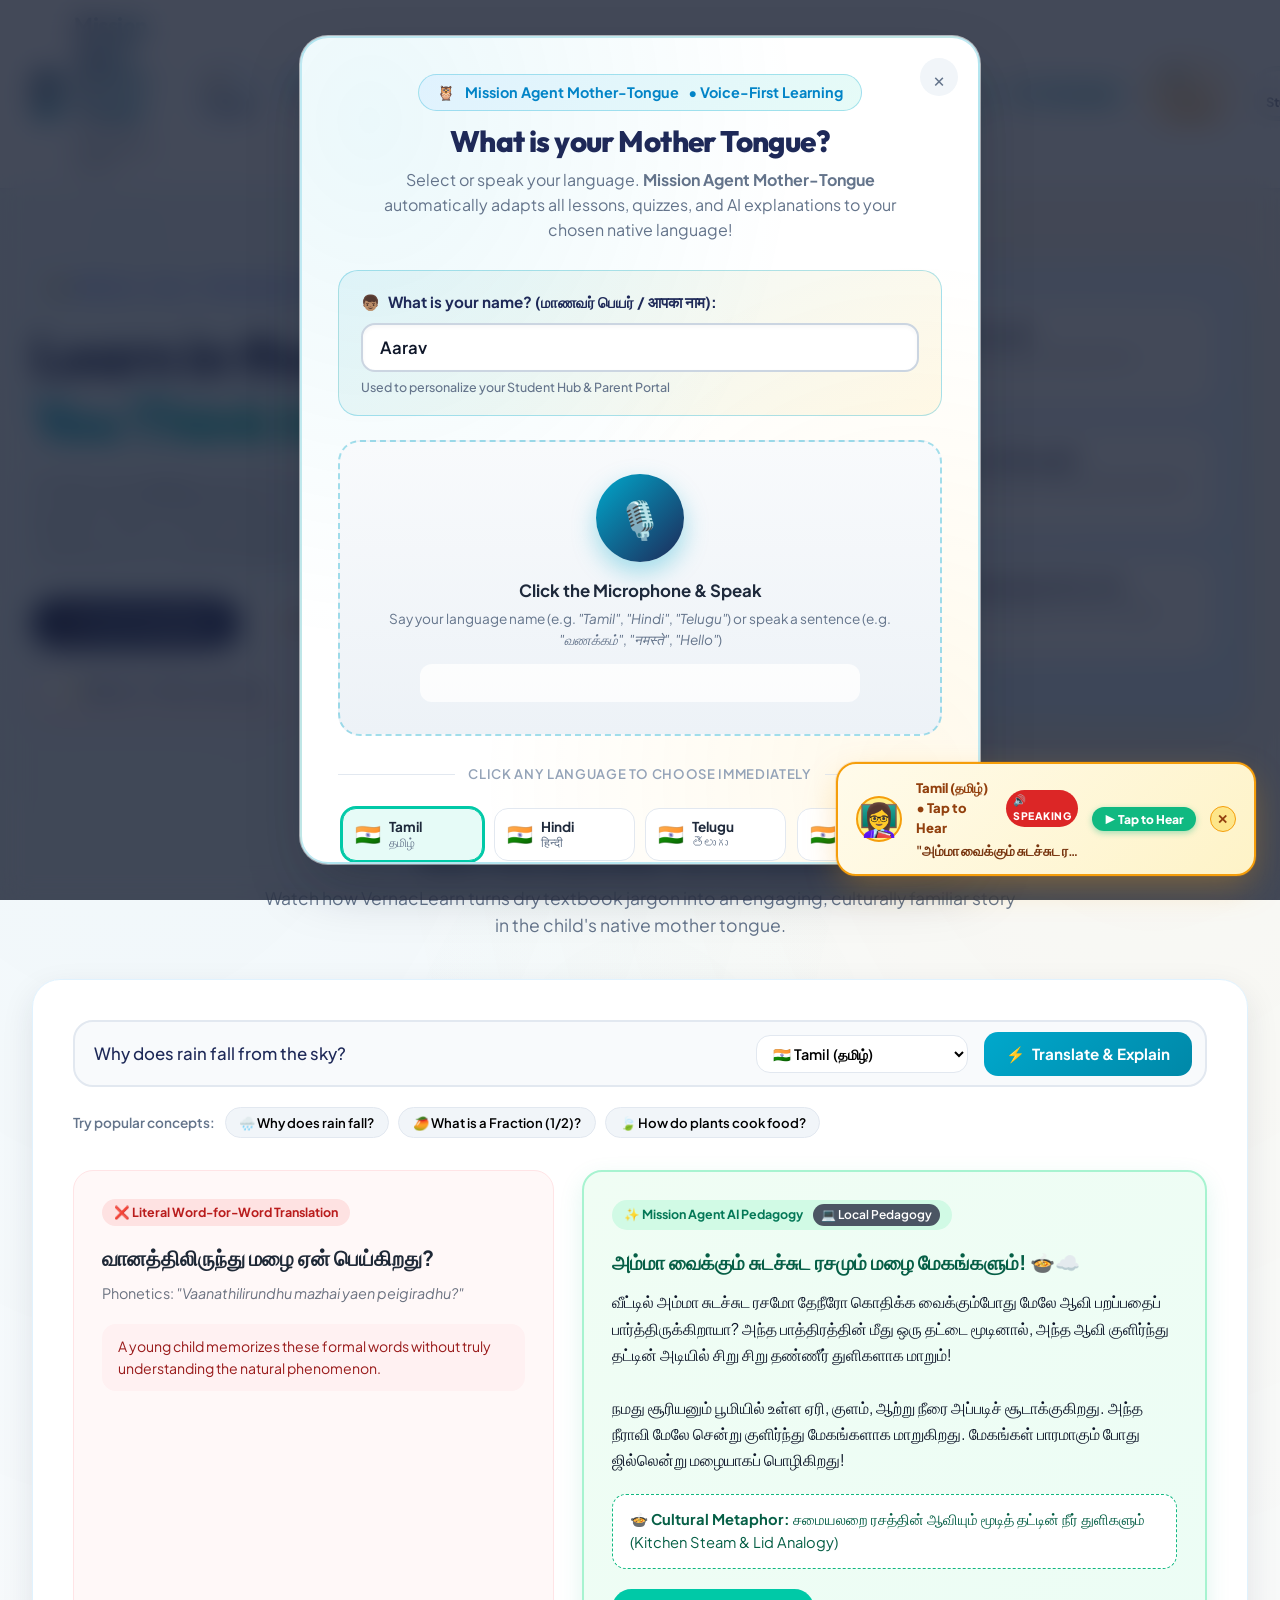
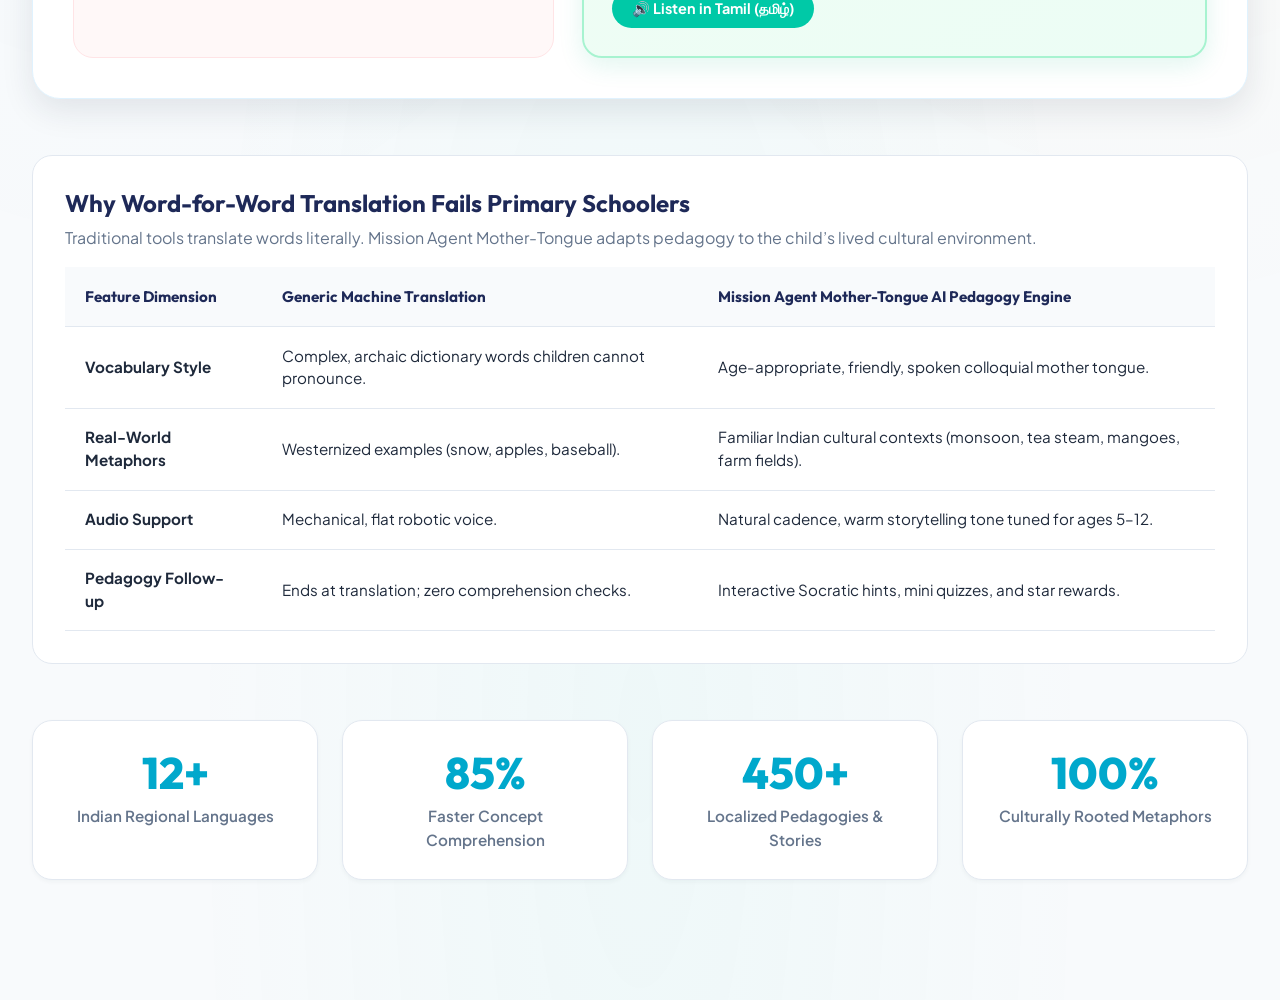
==== commit 30683520: "feat: universal student name propagation across all hubs with inline and navbar edit support" ====
--- a/index.html
+++ b/index.html
@@ -87,6 +87,11 @@
           🔒 <span id="nav-host-label">Secured Link</span>
         </button>
 
+        <!-- Active Student Pill with Quick Edit -->
+        <button id="btn-nav-student-profile" class="btn-nav-student-pill" title="Click to Change Student Name">
+          <span>👦🏽</span> <span class="nav-student-label">Student:</span> <strong class="student-name-slot" id="nav-student-name-display">Aarav</strong> <span>✏️</span>
+        </button>
+
         <!-- Bright / Dark Mode Toggle -->
         <button id="btn-theme-toggle" class="btn-theme-toggle" title="Switch between Bright and Dark Mode" aria-label="Toggle Bright / Dark Mode">
           <span id="theme-toggle-icon">🌙</span> <span id="theme-toggle-text">Dark</span>
@@ -115,14 +120,14 @@
       <div class="hero-container">
         <div class="hero-text-content">
           <div class="hero-pill-badge">
-            <span>🇮🇳</span> AI-Powered Primary Vernacular Education
+            <span>🇮🇳</span> Welcome, <strong class="student-name-slot">Aarav</strong>! AI Vernacular Learning
           </div>
           <h2 class="hero-title">
             Learn in the Language <br>
             <span class="highlight">You Think In.</span>
           </h2>
           <p class="hero-subheadline">
-            Children grasp foundational concepts faster when taught in their mother tongue with familiar cultural metaphors, not cold word-for-word translations.
+            Children like <strong class="student-name-slot">Aarav</strong> grasp foundational concepts faster when taught in their mother tongue with familiar cultural metaphors, not cold word-for-word translations.
           </p>
 
           <div class="hero-cta-group">
@@ -423,7 +428,7 @@
               <div class="speaker-profile">
                 <span class="speaker-avatar-circle">🎒</span>
                 <div>
-                  <div class="speaker-name">Person 2 (Student / Child)</div>
+                  <div class="speaker-name">Person 2 (<span class="student-name-slot">Aarav</span> - Student)</div>
                   <div class="target-lang-pill" id="p2-target-pill">
                     🇮🇳 Selected: <strong id="p2-lang-label">Tamil (தமிழ்)</strong>
                   </div>
@@ -486,8 +491,8 @@
           </div>
 
           <h3 class="tutor-name">Mitra (நண்பன் மித்ரா)</h3>
-          <span class="tutor-badge">Adaptive AI Tutor</span>
-          <p class="tutor-bio">“Ask me anything in any language — I will convert it and teach you in your mother tongue with kitchen and village stories!”</p>
+          <span class="tutor-badge">Personalized AI Tutor for <strong class="student-name-slot">Aarav</strong></span>
+          <p class="tutor-bio">“Hello <span class="student-name-slot">Aarav</span>! Ask me anything in any language — I will convert it and teach you in your mother tongue with kitchen and village stories!”</p>
 
           <div class="tutor-action-chips">
             <button class="tutor-chip" data-prompt="Why does rain fall from the sky?">🌧️ Why does rain fall?</button>
@@ -530,11 +535,14 @@
         <div class="profile-left">
           <div class="profile-avatar-circle">👦🏽</div>
           <div class="profile-info">
-            <h3 id="student-profile-name">Aarav Kumar (ஆரவ் குமார்)</h3>
+            <h3 id="student-profile-name">
+              <span class="student-name-slot">Aarav</span>
+              <button id="btn-edit-student-name" class="btn-edit-inline-name" title="Click to Change Student Name">✏️ Edit Name</button>
+            </h3>
             <div class="profile-meta-pills">
               <span>🎒 Grade: Class 3</span> • 
               <span>🗣️ Mother Tongue: <strong id="dash-mother-tongue">Tamil (தமிழ்)</strong></span> • 
-              <span>🏆 Level 4 Explorer</span>
+              <span>🏆 <span class="student-name-slot">Aarav</span>'s Level 4 Explorer</span>
             </div>
           </div>
         </div>
@@ -560,7 +568,7 @@
 
       <!-- Subjects Progress Cards -->
       <div class="section-header" style="text-align: left; margin-bottom: 1.5rem;">
-        <h3>My Subjects in Mother Tongue</h3>
+        <h3><span class="student-name-slot">Aarav</span>'s Subjects in Mother Tongue</h3>
         <p>All core topics aligned with regional curriculum standards.</p>
       </div>
 
@@ -570,7 +578,7 @@
 
       <!-- Badges Showcase -->
       <div class="badges-container">
-        <h3>My Unlocked Badges 🏆</h3>
+        <h3><span class="student-name-slot">Aarav</span>'s Unlocked Badges 🏆</h3>
         <p style="color: var(--text-muted); font-size: 0.9rem;">Rewards earned through voice questions and vernacular understanding.</p>
         <div id="dashboard-badges-grid" class="badges-grid">
           <!-- Rendered by app.js -->
@@ -598,6 +606,10 @@
         </div>
         <h2>AI Vernacular Lesson Studio & Curriculum Hub</h2>
         <p>Empower educators to brainstorm NEP 2020 syllabus topics and generate complete 7-stage localized lesson plans with cultural narratives, mother-tongue scientific glossaries, zero-cost experiential experiments, chalkboard layouts, and parent bridges.</p>
+      </div>
+
+      <div class="teacher-student-spotlight-bar">
+        <span>🎯</span> <strong>Student Spotlight:</strong> Lesson plans dynamically tailored for <strong class="student-name-slot" style="margin: 0 0.25rem;">Aarav</strong> and Class 3 peers in Mother Tongue.
       </div>
 
       <div class="teacher-workspace-layout">
@@ -1141,5 +1153,28 @@
        ========================================================================== -->
   <script type="module" src="js/app.js"></script>
 
+  <!-- Quick Name Edit Modal -->
+  <div id="modal-edit-student-name" class="onboarding-modal-overlay" role="dialog" aria-modal="true" style="display: none;">
+    <div class="onboarding-modal-content" style="max-width: 480px; text-align: center;">
+      <button class="modal-close-corner" id="btn-close-edit-name" title="Close">&times;</button>
+      <div style="font-size: 2.8rem; margin-bottom: 0.5rem;">👦🏽</div>
+      <h3 style="margin-bottom: 0.4rem; font-size: 1.35rem; color: var(--color-primary);">Change Student Name</h3>
+      <p style="color: var(--text-muted); font-size: 0.88rem; margin-bottom: 1.25rem; line-height: 1.5;">
+        Enter the student's name to personalize all hubs: <strong>Student Hub</strong>, <strong>Mitra AI Tutor</strong>, <strong>Parent View</strong>, and <strong>Teacher Hub</strong>.
+      </p>
+      <div class="onboarding-name-input-row" style="margin-bottom: 1.5rem;">
+        <input type="text" id="quick-edit-student-name" placeholder="Type name (e.g. Aarav, Ananya, Kavin, Rahul...)" style="font-size: 1.15rem; text-align: center; padding: 0.8rem 1rem; font-weight: 700;">
+      </div>
+      <div style="display: flex; gap: 0.75rem; justify-content: center;">
+        <button id="btn-save-edit-name" class="btn-primary" style="padding: 0.75rem 1.75rem; font-weight: 700; cursor: pointer;">
+          💾 Save & Update All Pages
+        </button>
+        <button id="btn-cancel-edit-name" class="btn-secondary" style="padding: 0.75rem 1.2rem; cursor: pointer;">
+          Cancel
+        </button>
+      </div>
+    </div>
+  </div>
+
 </body>
 </html>
--- a/styles/components.css
+++ b/styles/components.css
@@ -4190,5 +4190,80 @@
   border-color: #475569 !important;
 }
 
-
-
+/* ==========================================================================
+   STUDENT NAME PERSONALIZATION & EDIT PILL STYLING
+   ========================================================================== */
+.btn-nav-student-pill {
+  display: inline-flex;
+  align-items: center;
+  gap: 0.35rem;
+  background: var(--bg-surface);
+  border: 1px solid var(--border-subtle);
+  border-radius: var(--radius-pill);
+  padding: 0.4rem 0.85rem;
+  font-size: 0.82rem;
+  font-weight: 700;
+  color: var(--text-main);
+  cursor: pointer;
+  transition: all 0.2s ease;
+  box-shadow: var(--shadow-sm);
+  user-select: none;
+}
+
+.btn-nav-student-pill:hover {
+  border-color: #00A8CC;
+  transform: translateY(-1px);
+  box-shadow: var(--shadow-md);
+}
+
+.btn-edit-inline-name {
+  background: rgba(255, 255, 255, 0.2);
+  border: 1px solid rgba(255, 255, 255, 0.4);
+  color: #FFFFFF;
+  border-radius: var(--radius-pill);
+  padding: 0.25rem 0.75rem;
+  font-size: 0.78rem;
+  font-weight: 700;
+  cursor: pointer;
+  margin-left: 0.75rem;
+  vertical-align: middle;
+  transition: all 0.2s ease;
+  display: inline-flex;
+  align-items: center;
+  gap: 0.3rem;
+}
+
+.btn-edit-inline-name:hover {
+  background: rgba(255, 255, 255, 0.35);
+  transform: scale(1.05);
+}
+
+.teacher-student-spotlight-bar {
+  background: linear-gradient(135deg, #EFF6FF, #E0F2FE);
+  border: 1.5px solid #93C5FD;
+  color: #1E40AF;
+  border-radius: var(--radius-md);
+  padding: 0.65rem 1.15rem;
+  font-size: 0.88rem;
+  font-weight: 600;
+  margin-bottom: 1.5rem;
+  display: flex;
+  align-items: center;
+  gap: 0.5rem;
+}
+
+body.dark-mode .btn-nav-student-pill {
+  background: #1E293B !important;
+  border-color: #475569 !important;
+  color: #F8FAFC !important;
+}
+
+body.dark-mode .teacher-student-spotlight-bar {
+  background: linear-gradient(135deg, #1E293B, #0F172A) !important;
+  border-color: #38BDF8 !important;
+  color: #93C5FD !important;
+}
+
+
+
+
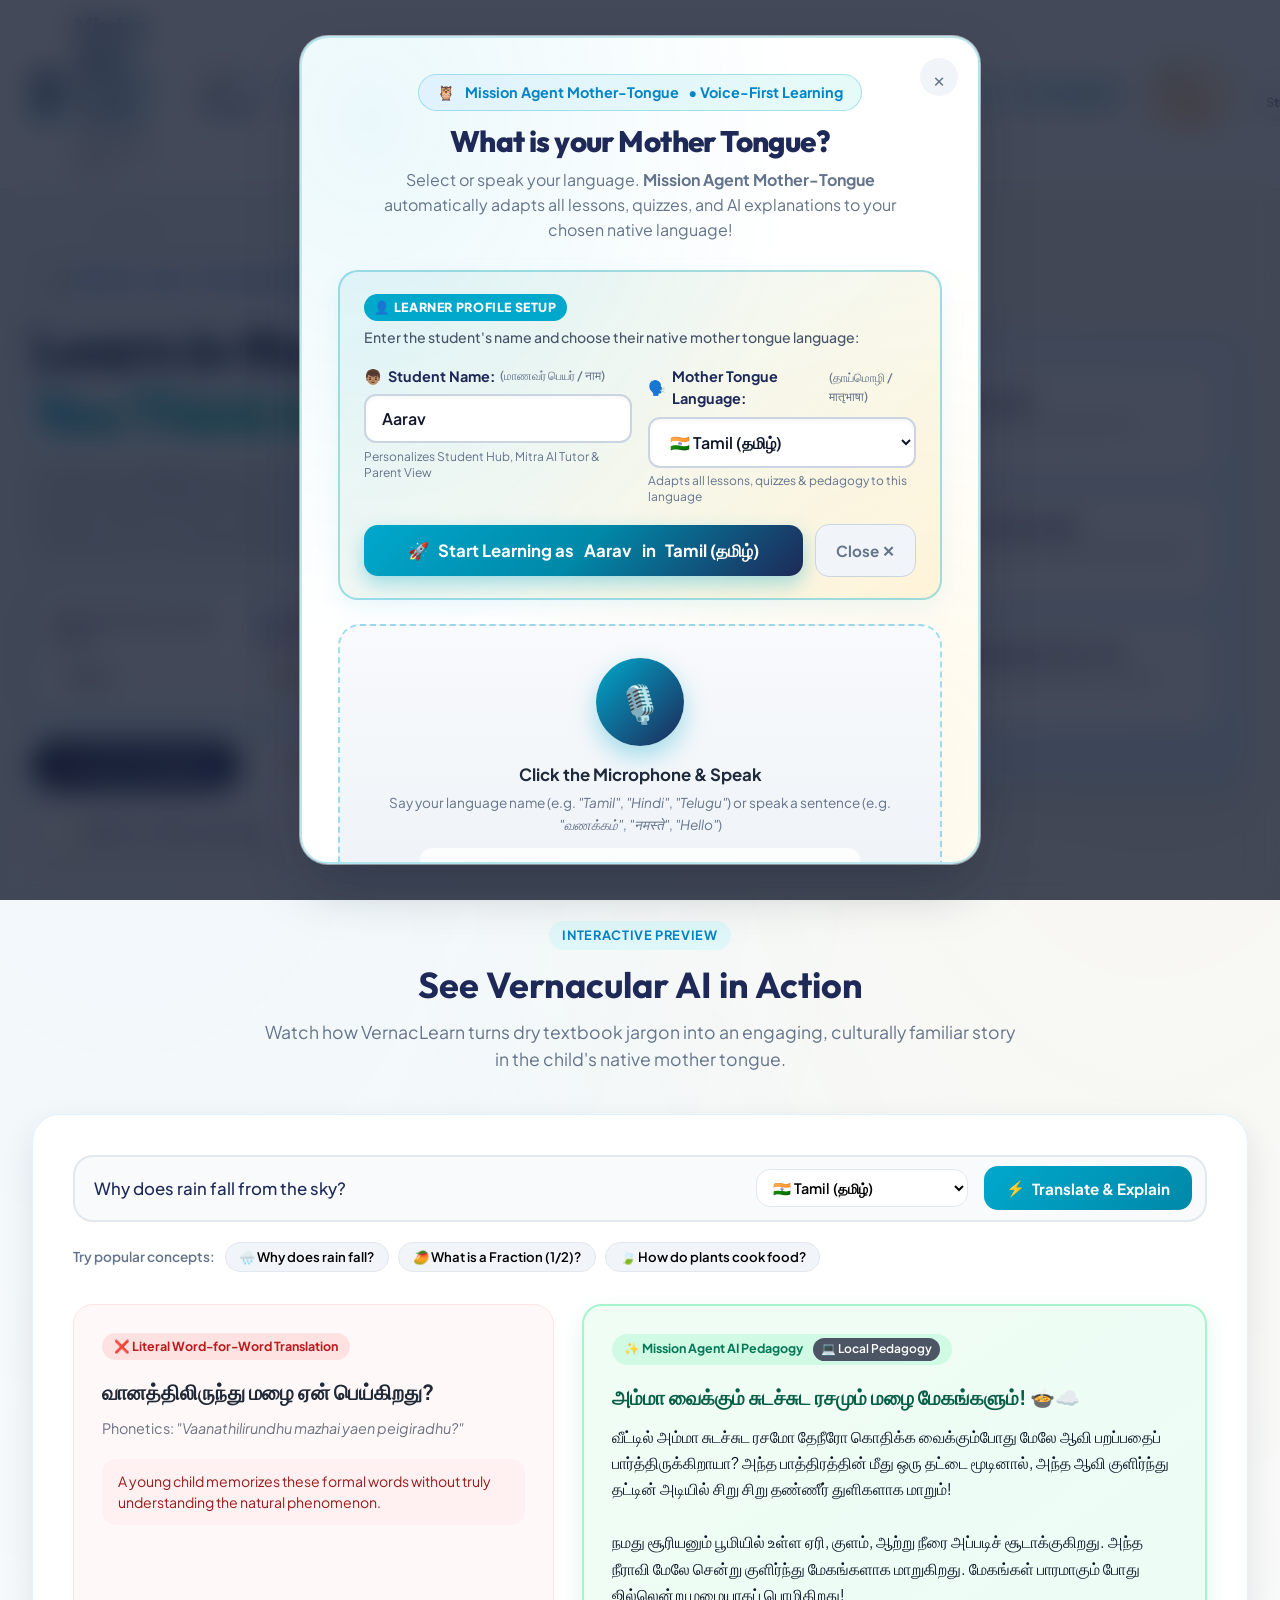
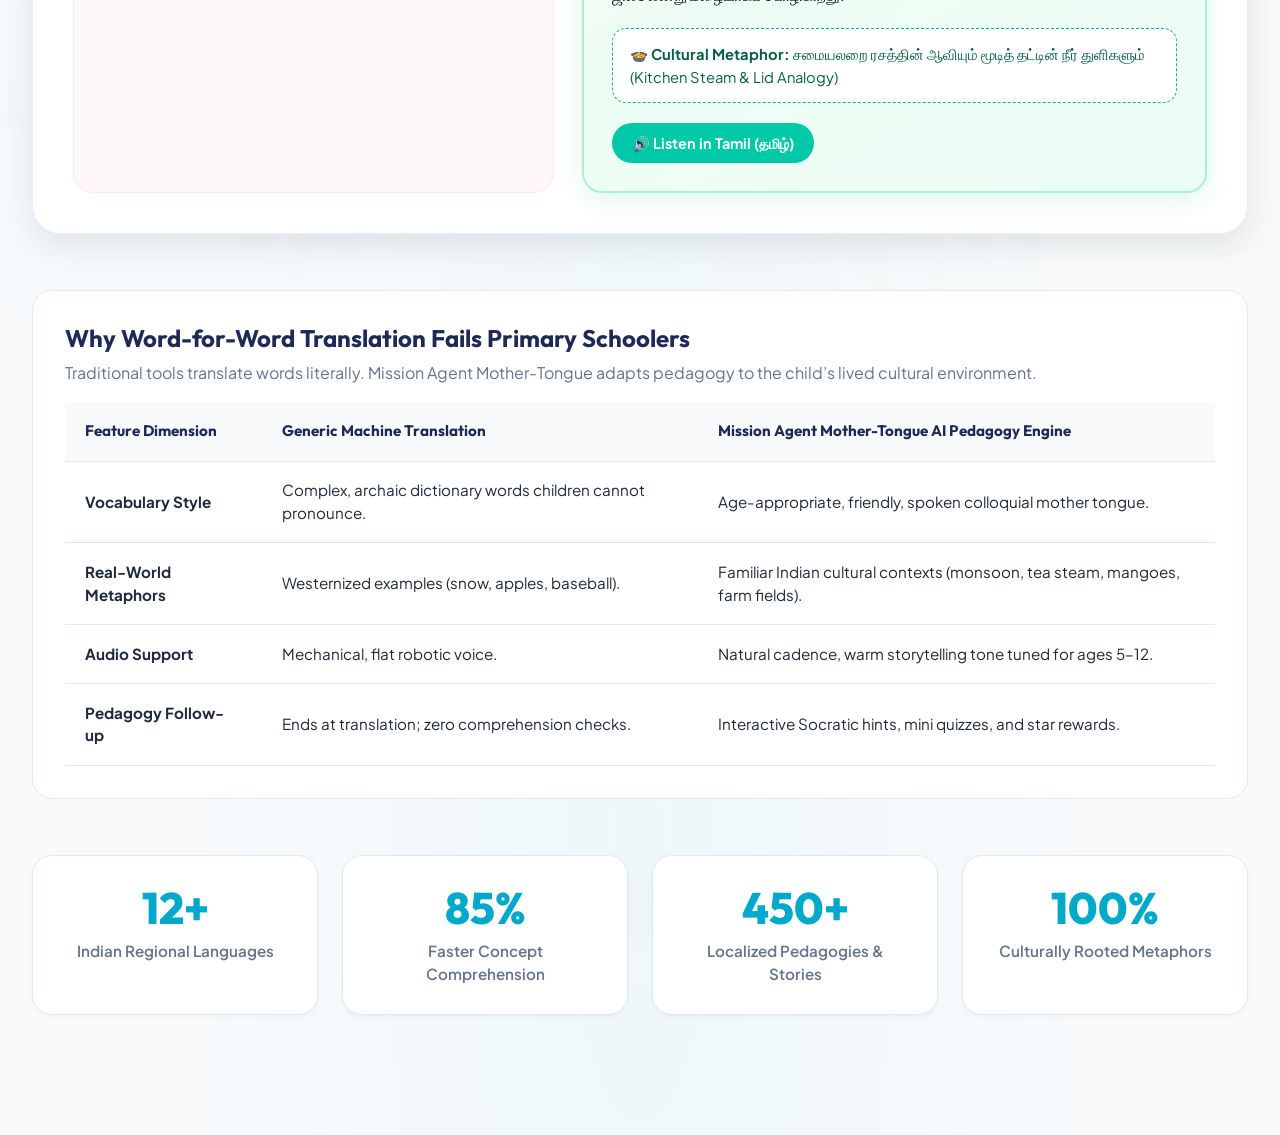
==== commit 470cafff: "fix: make student name and mother tongue language input fully interactive and controllable before su" ====
--- a/index.html
+++ b/index.html
@@ -129,6 +129,36 @@
           <p class="hero-subheadline">
             Children like <strong class="student-name-slot">Aarav</strong> grasp foundational concepts faster when taught in their mother tongue with familiar cultural metaphors, not cold word-for-word translations.
           </p>
+
+          <!-- Interactive Hero Learner & Language Setup Bar -->
+          <div class="hero-learner-setup-bar">
+            <div class="setup-bar-inner">
+              <div class="setup-bar-col">
+                <label for="hero-student-name-input">👦🏽 Student Name (மாணவர் பெயர்):</label>
+                <input type="text" id="hero-student-name-input" placeholder="Enter student name..." value="Aarav" autocomplete="name">
+              </div>
+              <div class="setup-bar-col">
+                <label for="hero-lang-select">🗣️ Mother Tongue (தாய்மொழி):</label>
+                <select id="hero-lang-select">
+                  <option value="ta" selected>🇮🇳 Tamil (தமிழ்)</option>
+                  <option value="hi">🇮🇳 Hindi (हिन्दी)</option>
+                  <option value="te">🇮🇳 Telugu (తెలుగు)</option>
+                  <option value="kn">🇮🇳 Kannada (ಕನ್ನಡ)</option>
+                  <option value="ml">🇮🇳 Malayalam (മലയാളം)</option>
+                  <option value="bn">🇮🇳 Bengali (বাংলা)</option>
+                  <option value="mr">🇮🇳 Marathi (मराठी)</option>
+                  <option value="gu">🇮🇳 Gujarati (ગુજરાતી)</option>
+                  <option value="pa">🇮🇳 Punjabi (ਪੰਜਾਬੀ)</option>
+                  <option value="or">🇮🇳 Odia (ଓଡ଼ିଆ)</option>
+                  <option value="as">🇮🇳 Assamese (অসমীয়া)</option>
+                  <option value="en">🌐 English (English)</option>
+                </select>
+              </div>
+              <button id="btn-hero-save-profile" class="btn-hero-setup-save" title="Apply Name and Language Across All Hubs">
+                ✨ Apply & Personalize All
+              </button>
+            </div>
+          </div>
 
           <div class="hero-cta-group">
             <button class="btn-primary" onclick="window.vernacApp.switchTab('translate')">
@@ -541,7 +571,7 @@
             </h3>
             <div class="profile-meta-pills">
               <span>🎒 Grade: Class 3</span> • 
-              <span>🗣️ Mother Tongue: <strong id="dash-mother-tongue">Tamil (தமிழ்)</strong></span> • 
+              <span>🗣️ Mother Tongue: <strong id="dash-mother-tongue">Tamil (தமிழ்)</strong> <button id="btn-edit-student-lang" class="btn-edit-inline-lang" title="Click to Change Mother Tongue">🌐 Change</button></span> • 
               <span>🏆 <span class="student-name-slot">Aarav</span>'s Level 4 Explorer</span>
             </div>
           </div>
@@ -813,14 +843,62 @@
         </p>
       </div>
 
-      <!-- Student Name Input Stage -->
-      <div class="onboarding-name-stage">
-        <label for="onboarding-student-name">
-          <span>👦🏽</span> <strong>What is your name? (மாணவர் பெயர் / आपका नाम):</strong>
-        </label>
-        <div class="onboarding-name-input-row">
-          <input type="text" id="onboarding-student-name" placeholder="Type your name (e.g. Aarav, Ananya, Kavin, Rahul...)" value="Aarav">
-          <span class="onboarding-name-subhint">Used to personalize your Student Hub & Parent Portal</span>
+      <!-- Unified Learner Details Input Card (Student Name & Mother Tongue Language) -->
+      <div class="onboarding-setup-card">
+        <div class="setup-card-header">
+          <span class="setup-header-badge">👤 Learner Profile Setup</span>
+          <p class="setup-header-sub">Enter the student's name and choose their native mother tongue language:</p>
+        </div>
+
+        <div class="setup-card-row">
+          <!-- Input 1: Student Name -->
+          <div class="setup-field-block">
+            <label for="onboarding-student-name">
+              <span class="field-icon">👦🏽</span>
+              <strong>Student Name:</strong>
+              <span class="field-sublabel">(மாணவர் பெயர் / नाम)</span>
+            </label>
+            <div class="setup-input-wrapper">
+              <input type="text" id="onboarding-student-name" class="setup-text-input" placeholder="Enter student name (e.g. Aarav, Ananya, Kavin...)" value="Aarav" autocomplete="name">
+            </div>
+            <span class="setup-field-hint">Personalizes Student Hub, Mitra AI Tutor & Parent View</span>
+          </div>
+
+          <!-- Input 2: Mother Tongue Language -->
+          <div class="setup-field-block">
+            <label for="onboarding-lang-select">
+              <span class="field-icon">🗣️</span>
+              <strong>Mother Tongue Language:</strong>
+              <span class="field-sublabel">(தாய்மொழி / मातृभाषा)</span>
+            </label>
+            <div class="setup-input-wrapper">
+              <select id="onboarding-lang-select" class="setup-select-input">
+                <option value="ta" selected>🇮🇳 Tamil (தமிழ்)</option>
+                <option value="hi">🇮🇳 Hindi (हिन्दी)</option>
+                <option value="te">🇮🇳 Telugu (తెలుగు)</option>
+                <option value="kn">🇮🇳 Kannada (ಕನ್ನಡ)</option>
+                <option value="ml">🇮🇳 Malayalam (മലയാളം)</option>
+                <option value="bn">🇮🇳 Bengali (বাংলা)</option>
+                <option value="mr">🇮🇳 Marathi (मराठी)</option>
+                <option value="gu">🇮🇳 Gujarati (ગુજરાતી)</option>
+                <option value="pa">🇮🇳 Punjabi (ਪੰਜਾਬੀ)</option>
+                <option value="or">🇮🇳 Odia (ଓଡ଼ିଆ)</option>
+                <option value="as">🇮🇳 Assamese (অসমীয়া)</option>
+                <option value="en">🌐 English (English)</option>
+              </select>
+            </div>
+            <span class="setup-field-hint">Adapts all lessons, quizzes & pedagogy to this language</span>
+          </div>
+        </div>
+
+        <!-- Primary Start Learning CTA Button -->
+        <div class="setup-card-action-bar">
+          <button id="btn-confirm-mother-tongue" class="btn-onboarding-primary-submit">
+            <span>🚀</span> Start Learning as <strong id="onboarding-confirm-student-name">Aarav</strong> in <strong id="onboarding-confirm-lang-name">Tamil (தமிழ்)</strong>
+          </button>
+          <button id="btn-quick-close-onboarding" class="btn-onboarding-close-subtle" title="Close and enter website">
+            Close ✕
+          </button>
         </div>
       </div>
 
@@ -863,7 +941,7 @@
 
         <!-- Or Select Below -->
         <div class="onboarding-divider">
-          <span>Click Any Language to Choose Immediately</span>
+          <span>Or Click Any Language to Select</span>
         </div>
 
         <div class="onboarding-lang-grid" id="onboarding-lang-grid">
@@ -950,15 +1028,6 @@
               <span class="lang-choice-eng">English</span>
               <span class="lang-choice-native">English</span>
             </div>
-          </button>
-        </div>
-
-        <div style="display: flex; gap: 0.8rem; margin-top: 1.25rem;">
-          <button id="btn-confirm-mother-tongue" class="btn-enter-platform" style="flex: 1;">
-            <span>✨</span> Apply <span id="onboarding-confirm-lang-name">Tamil (தமிழ்)</span> & Explore
-          </button>
-          <button id="btn-quick-close-onboarding" class="btn-secondary" style="padding: 0.85rem 1.4rem; font-weight: 700; border-radius: var(--radius-pill); cursor: pointer;">
-            Close ✕
           </button>
         </div>
       </div>
@@ -1153,21 +1222,48 @@
        ========================================================================== -->
   <script type="module" src="js/app.js"></script>
 
-  <!-- Quick Name Edit Modal -->
+  <!-- Quick Name & Language Edit Modal -->
   <div id="modal-edit-student-name" class="onboarding-modal-overlay" role="dialog" aria-modal="true" style="display: none;">
-    <div class="onboarding-modal-content" style="max-width: 480px; text-align: center;">
+    <div class="onboarding-modal-content" style="max-width: 520px; text-align: center;">
       <button class="modal-close-corner" id="btn-close-edit-name" title="Close">&times;</button>
       <div style="font-size: 2.8rem; margin-bottom: 0.5rem;">👦🏽</div>
-      <h3 style="margin-bottom: 0.4rem; font-size: 1.35rem; color: var(--color-primary);">Change Student Name</h3>
+      <h3 style="margin-bottom: 0.4rem; font-size: 1.35rem; color: var(--color-primary);">Update Student & Language</h3>
       <p style="color: var(--text-muted); font-size: 0.88rem; margin-bottom: 1.25rem; line-height: 1.5;">
-        Enter the student's name to personalize all hubs: <strong>Student Hub</strong>, <strong>Mitra AI Tutor</strong>, <strong>Parent View</strong>, and <strong>Teacher Hub</strong>.
+        Change student name and mother tongue language. Updates will apply instantly across <strong>Student Hub</strong>, <strong>Mitra AI Tutor</strong>, <strong>Parent View</strong>, and <strong>Teacher Hub</strong>.
       </p>
-      <div class="onboarding-name-input-row" style="margin-bottom: 1.5rem;">
-        <input type="text" id="quick-edit-student-name" placeholder="Type name (e.g. Aarav, Ananya, Kavin, Rahul...)" style="font-size: 1.15rem; text-align: center; padding: 0.8rem 1rem; font-weight: 700;">
-      </div>
+      
+      <div class="quick-edit-fields-group" style="text-align: left; margin-bottom: 1.5rem; display: flex; flex-direction: column; gap: 1rem;">
+        <div>
+          <label for="quick-edit-student-name" style="font-size: 0.85rem; font-weight: 700; color: var(--text-main); display: block; margin-bottom: 0.35rem;">
+            👦🏽 Student Name (மாணவர் பெயர்):
+          </label>
+          <input type="text" id="quick-edit-student-name" placeholder="Type student name (e.g. Aarav, Ananya, Kavin...)" style="width: 100%; font-size: 1.05rem; padding: 0.75rem 1rem; font-weight: 600; border-radius: var(--radius-md); border: 2px solid #CBD5E1; outline: none; background: #FFFFFF; color: #0F172A;">
+        </div>
+
+        <div>
+          <label for="quick-edit-student-lang" style="font-size: 0.85rem; font-weight: 700; color: var(--text-main); display: block; margin-bottom: 0.35rem;">
+            🗣️ Mother Tongue Language (தாய்மொழி):
+          </label>
+          <select id="quick-edit-student-lang" style="width: 100%; font-size: 1.05rem; padding: 0.75rem 1rem; font-weight: 600; border-radius: var(--radius-md); border: 2px solid #CBD5E1; background: #FFFFFF; color: #0F172A; outline: none;">
+            <option value="ta">🇮🇳 Tamil (தமிழ்)</option>
+            <option value="hi">🇮🇳 Hindi (हिन्दी)</option>
+            <option value="te">🇮🇳 Telugu (తెలుగు)</option>
+            <option value="kn">🇮🇳 Kannada (ಕನ್ನಡ)</option>
+            <option value="ml">🇮🇳 Malayalam (മലയാളം)</option>
+            <option value="bn">🇮🇳 Bengali (বাংলা)</option>
+            <option value="mr">🇮🇳 Marathi (मराठी)</option>
+            <option value="gu">🇮🇳 Gujarati (ગુજરાતી)</option>
+            <option value="pa">🇮🇳 Punjabi (ਪੰਜਾਬੀ)</option>
+            <option value="or">🇮🇳 Odia (ଓଡ଼ିଆ)</option>
+            <option value="as">🇮🇳 Assamese (অসমীয়া)</option>
+            <option value="en">🌐 English (English)</option>
+          </select>
+        </div>
+      </div>
+
       <div style="display: flex; gap: 0.75rem; justify-content: center;">
         <button id="btn-save-edit-name" class="btn-primary" style="padding: 0.75rem 1.75rem; font-weight: 700; cursor: pointer;">
-          💾 Save & Update All Pages
+          💾 Save & Update All Hubs
         </button>
         <button id="btn-cancel-edit-name" class="btn-secondary" style="padding: 0.75rem 1.2rem; cursor: pointer;">
           Cancel
--- a/styles/components.css
+++ b/styles/components.css
@@ -4264,6 +4264,298 @@
   color: #93C5FD !important;
 }
 
-
-
-
+/* ==========================================================================
+   UNIFIED ONBOARDING LEARNER SETUP CARD
+   ========================================================================== */
+.onboarding-setup-card {
+  background: linear-gradient(135deg, rgba(0, 168, 204, 0.08) 0%, rgba(255, 184, 0, 0.1) 100%);
+  border: 2px solid rgba(0, 168, 204, 0.35);
+  border-radius: 20px;
+  padding: 1.35rem 1.5rem;
+  margin-bottom: 1.5rem;
+  box-shadow: 0 8px 24px rgba(0, 168, 204, 0.08);
+  text-align: left;
+}
+
+.setup-card-header {
+  margin-bottom: 1rem;
+}
+
+.setup-header-badge {
+  display: inline-block;
+  background: #00A8CC;
+  color: #FFFFFF;
+  font-size: 0.78rem;
+  font-weight: 800;
+  text-transform: uppercase;
+  letter-spacing: 0.05em;
+  padding: 0.25rem 0.65rem;
+  border-radius: 9999px;
+  margin-bottom: 0.35rem;
+}
+
+.setup-header-sub {
+  font-size: 0.88rem;
+  color: #475569;
+  margin: 0;
+  font-weight: 500;
+}
+
+.setup-card-row {
+  display: grid;
+  grid-template-columns: 1fr 1fr;
+  gap: 1rem;
+  margin-bottom: 1.25rem;
+}
+
+@media (max-width: 640px) {
+  .setup-card-row {
+    grid-template-columns: 1fr;
+  }
+}
+
+.setup-field-block {
+  display: flex;
+  flex-direction: column;
+}
+
+.setup-field-block label {
+  display: flex;
+  align-items: center;
+  gap: 0.35rem;
+  font-size: 0.9rem;
+  font-weight: 700;
+  color: #1E2958;
+  margin-bottom: 0.45rem;
+}
+
+.field-sublabel {
+  font-size: 0.78rem;
+  font-weight: 500;
+  color: #64748B;
+}
+
+.setup-text-input,
+.setup-select-input {
+  width: 100%;
+  padding: 0.75rem 1rem;
+  font-size: 1rem;
+  font-weight: 600;
+  border-radius: 12px;
+  border: 2px solid #CBD5E1;
+  background: #FFFFFF;
+  color: #0F172A;
+  outline: none;
+  transition: all 0.2s ease;
+  box-shadow: inset 0 2px 4px rgba(0, 0, 0, 0.04);
+}
+
+.setup-text-input:focus,
+.setup-select-input:focus {
+  border-color: #00A8CC;
+  box-shadow: 0 0 0 3px rgba(0, 168, 204, 0.2);
+}
+
+.setup-field-hint {
+  font-size: 0.75rem;
+  color: #64748B;
+  margin-top: 0.35rem;
+  line-height: 1.3;
+}
+
+.setup-card-action-bar {
+  display: flex;
+  align-items: center;
+  gap: 0.75rem;
+}
+
+.btn-onboarding-primary-submit {
+  flex: 1;
+  background: linear-gradient(135deg, #00A8CC 0%, #0088A8 50%, #1E2958 100%);
+  color: #FFFFFF;
+  border: none;
+  border-radius: 14px;
+  padding: 0.95rem 1.4rem;
+  font-size: 1.05rem;
+  font-weight: 700;
+  cursor: pointer;
+  display: flex;
+  align-items: center;
+  justify-content: center;
+  gap: 0.6rem;
+  box-shadow: 0 8px 20px rgba(0, 168, 204, 0.35);
+  transition: all 0.25s ease;
+}
+
+.btn-onboarding-primary-submit:hover {
+  transform: translateY(-2px);
+  box-shadow: 0 12px 28px rgba(0, 168, 204, 0.5);
+}
+
+.btn-onboarding-primary-submit:active {
+  transform: scale(0.98);
+}
+
+.btn-onboarding-close-subtle {
+  background: #F1F5F9;
+  border: 1px solid #CBD5E1;
+  color: #64748B;
+  padding: 0.95rem 1.25rem;
+  border-radius: 14px;
+  font-size: 0.95rem;
+  font-weight: 700;
+  cursor: pointer;
+  transition: all 0.2s ease;
+}
+
+.btn-onboarding-close-subtle:hover {
+  background: #E2E8F0;
+  color: #0F172A;
+}
+
+/* ==========================================================================
+   HERO LEARNER SETUP BAR (HOMEPAGE)
+   ========================================================================== */
+.hero-learner-setup-bar {
+  background: #FFFFFF;
+  border: 2px solid rgba(0, 168, 204, 0.35);
+  border-radius: 18px;
+  padding: 1rem 1.25rem;
+  margin: 1.25rem 0 1.5rem 0;
+  box-shadow: 0 10px 30px rgba(0, 168, 204, 0.12);
+  width: 100%;
+  max-width: 680px;
+}
+
+.setup-bar-inner {
+  display: flex;
+  align-items: flex-end;
+  gap: 0.85rem;
+  flex-wrap: wrap;
+}
+
+.setup-bar-col {
+  flex: 1;
+  min-width: 180px;
+  display: flex;
+  flex-direction: column;
+}
+
+.setup-bar-col label {
+  font-size: 0.82rem;
+  font-weight: 700;
+  color: #1E2958;
+  margin-bottom: 0.35rem;
+  display: flex;
+  align-items: center;
+  gap: 0.3rem;
+}
+
+.setup-bar-col input,
+.setup-bar-col select {
+  width: 100%;
+  padding: 0.65rem 0.85rem;
+  font-size: 0.95rem;
+  font-weight: 600;
+  border-radius: 10px;
+  border: 1.5px solid #CBD5E1;
+  background: #F8FAFC;
+  color: #0F172A;
+  outline: none;
+  transition: all 0.2s ease;
+}
+
+.setup-bar-col input:focus,
+.setup-bar-col select:focus {
+  background: #FFFFFF;
+  border-color: #00A8CC;
+  box-shadow: 0 0 0 3px rgba(0, 168, 204, 0.18);
+}
+
+.btn-hero-setup-save {
+  background: linear-gradient(135deg, #00A8CC 0%, #1E2958 100%);
+  color: #FFFFFF;
+  border: none;
+  border-radius: 10px;
+  padding: 0.72rem 1.15rem;
+  font-size: 0.92rem;
+  font-weight: 700;
+  cursor: pointer;
+  white-space: nowrap;
+  transition: all 0.2s ease;
+  box-shadow: 0 4px 14px rgba(0, 168, 204, 0.3);
+}
+
+.btn-hero-setup-save:hover {
+  transform: translateY(-2px);
+  box-shadow: 0 8px 20px rgba(0, 168, 204, 0.45);
+}
+
+.btn-edit-inline-lang {
+  background: rgba(255, 255, 255, 0.2);
+  border: 1px solid rgba(255, 255, 255, 0.4);
+  color: #FFFFFF;
+  border-radius: var(--radius-pill);
+  padding: 0.2rem 0.65rem;
+  font-size: 0.76rem;
+  font-weight: 700;
+  cursor: pointer;
+  margin-left: 0.5rem;
+  vertical-align: middle;
+  transition: all 0.2s ease;
+  display: inline-flex;
+  align-items: center;
+  gap: 0.25rem;
+}
+
+.btn-edit-inline-lang:hover {
+  background: rgba(255, 255, 255, 0.35);
+  transform: scale(1.05);
+}
+
+/* Dark Mode Overrides */
+body.dark-mode .onboarding-setup-card {
+  background: linear-gradient(135deg, rgba(0, 168, 204, 0.12) 0%, rgba(30, 41, 59, 0.6) 100%);
+  border-color: rgba(56, 189, 248, 0.35);
+}
+
+body.dark-mode .setup-field-block label,
+body.dark-mode .setup-bar-col label {
+  color: #F1F5F9;
+}
+
+body.dark-mode .field-sublabel,
+body.dark-mode .setup-header-sub,
+body.dark-mode .setup-field-hint {
+  color: #94A3B8;
+}
+
+body.dark-mode .setup-text-input,
+body.dark-mode .setup-select-input,
+body.dark-mode .setup-bar-col input,
+body.dark-mode .setup-bar-col select {
+  background: #1E293B;
+  border-color: #475569;
+  color: #F8FAFC;
+}
+
+body.dark-mode .hero-learner-setup-bar {
+  background: #0F172A;
+  border-color: rgba(56, 189, 248, 0.3);
+  box-shadow: 0 10px 30px rgba(0, 0, 0, 0.4);
+}
+
+body.dark-mode .btn-onboarding-close-subtle {
+  background: #1E293B;
+  border-color: #475569;
+  color: #94A3B8;
+}
+
+body.dark-mode .btn-onboarding-close-subtle:hover {
+  background: #334155;
+  color: #F8FAFC;
+}
+
+
+
+
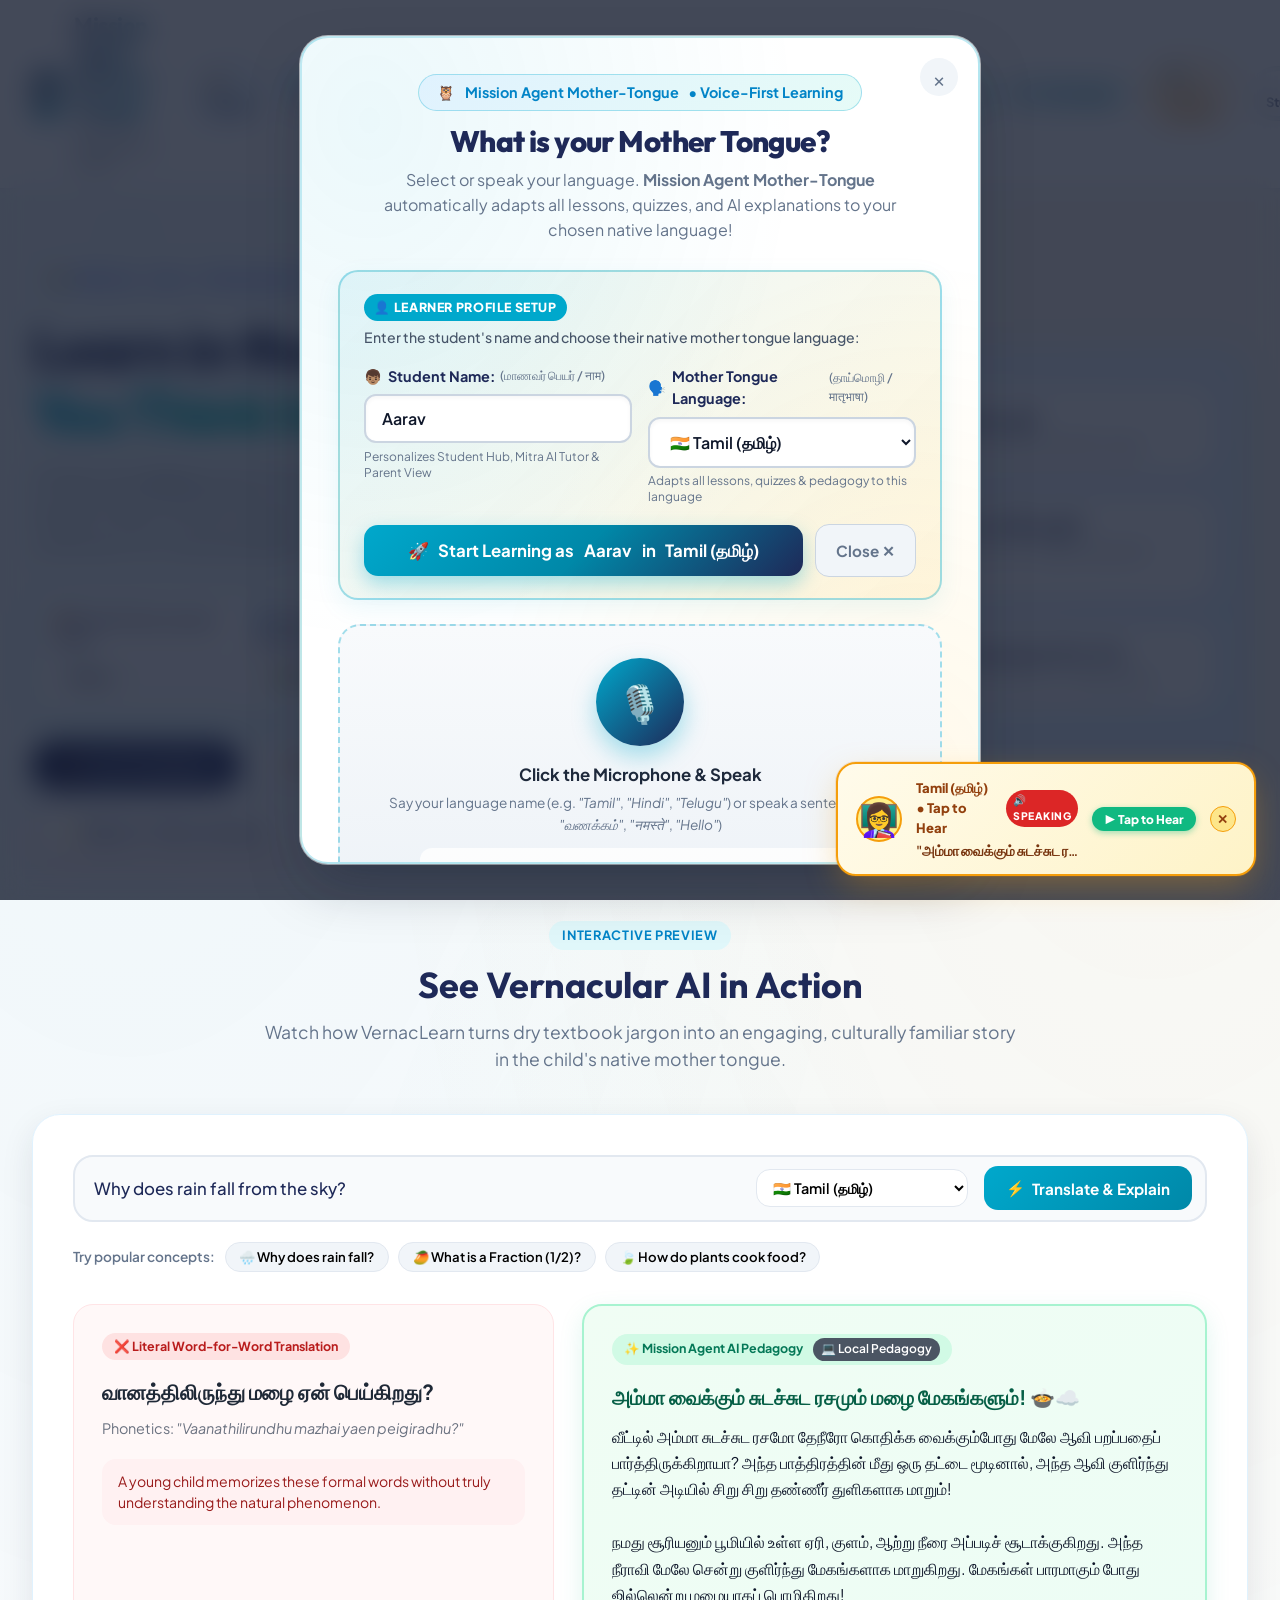
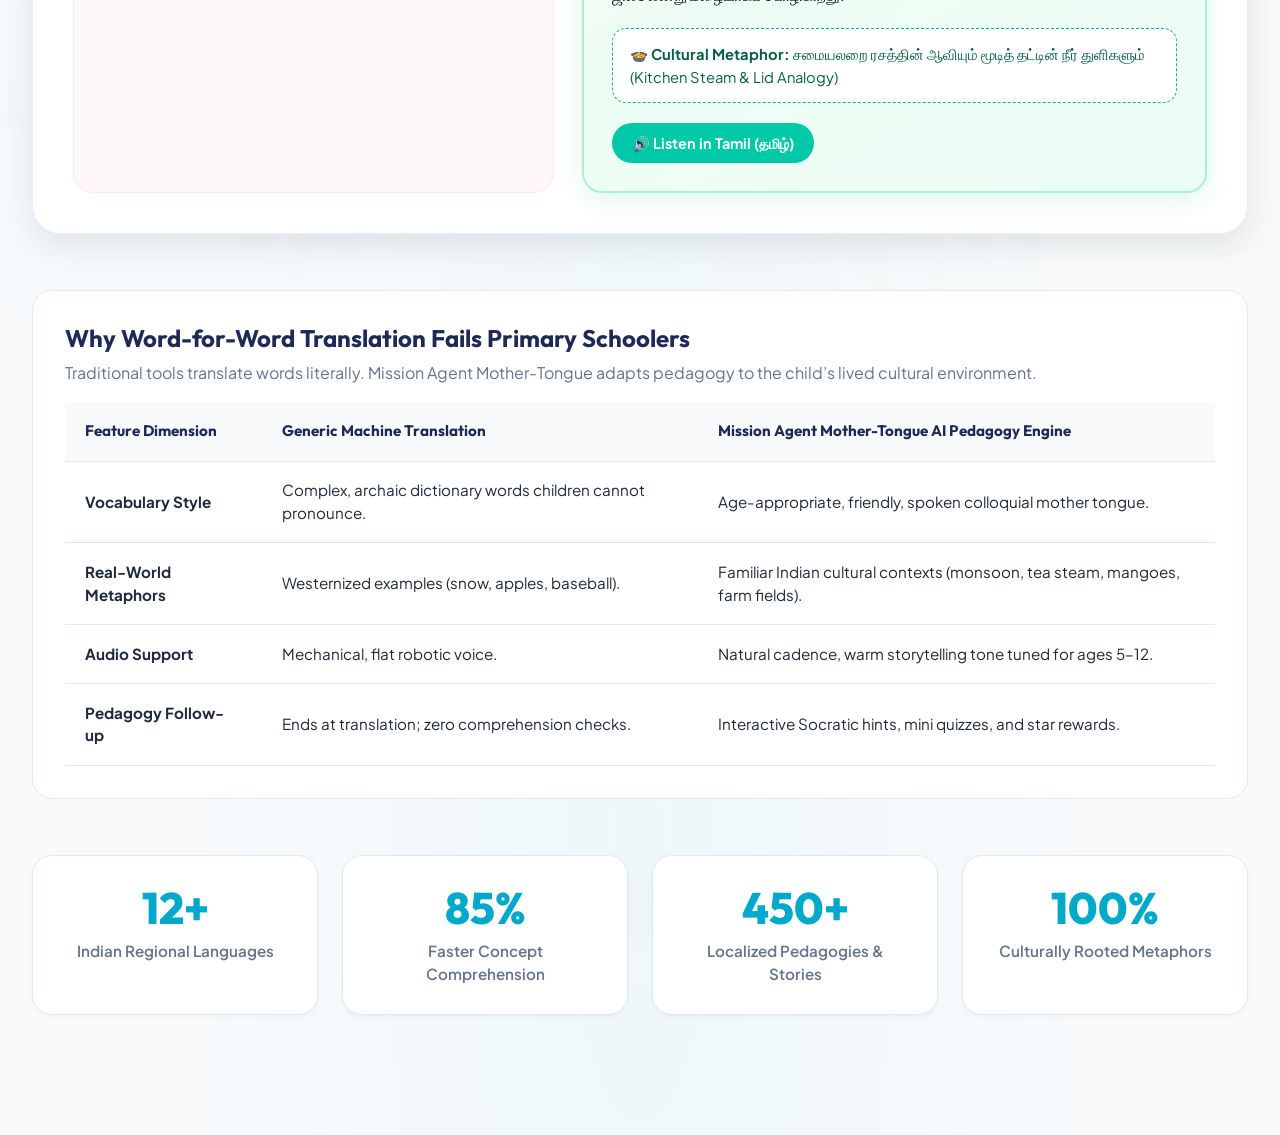
==== commit 6e640473: "fix: enable inline student name editing and reactive cross-hub sync for name and language" ====
--- a/index.html
+++ b/index.html
@@ -571,7 +571,22 @@
             </h3>
             <div class="profile-meta-pills">
               <span>🎒 Grade: Class 3</span> • 
-              <span>🗣️ Mother Tongue: <strong id="dash-mother-tongue">Tamil (தமிழ்)</strong> <button id="btn-edit-student-lang" class="btn-edit-inline-lang" title="Click to Change Mother Tongue">🌐 Change</button></span> • 
+              <span>🗣️ Mother Tongue: <strong id="dash-mother-tongue">Tamil (தமிழ்)</strong>
+                <select id="dash-lang-inline-select" class="dash-inline-lang-select" title="Switch Student Hub Mother Tongue">
+                  <option value="ta" selected>🇮🇳 Tamil (தமிழ்)</option>
+                  <option value="hi">🇮🇳 Hindi (हिन्दी)</option>
+                  <option value="te">🇮🇳 Telugu (తెలుగు)</option>
+                  <option value="kn">🇮🇳 Kannada (ಕನ್ನಡ)</option>
+                  <option value="ml">🇮🇳 Malayalam (മലയാളം)</option>
+                  <option value="bn">🇮🇳 Bengali (বাংলা)</option>
+                  <option value="mr">🇮🇳 Marathi (मराठी)</option>
+                  <option value="gu">🇮🇳 Gujarati (ગુજરાતી)</option>
+                  <option value="pa">🇮🇳 Punjabi (ਪੰਜਾਬੀ)</option>
+                  <option value="or">🇮🇳 Odia (ଓଡ଼ିଆ)</option>
+                  <option value="as">🇮🇳 Assamese (অসমীয়া)</option>
+                  <option value="en">🌐 English (English)</option>
+                </select>
+              </span> • 
               <span>🏆 <span class="student-name-slot">Aarav</span>'s Level 4 Explorer</span>
             </div>
           </div>
--- a/styles/components.css
+++ b/styles/components.css
@@ -4556,6 +4556,129 @@
   color: #F8FAFC;
 }
 
-
-
-
+/* ==========================================================================
+   STUDENT HUB INLINE PROFILE & LANGUAGE EDITING STYLES
+   ========================================================================== */
+.profile-info h3 {
+  display: flex;
+  align-items: center;
+  flex-wrap: wrap;
+  gap: 0.75rem;
+  margin-bottom: 0.35rem;
+}
+
+.profile-info .btn-edit-inline-name,
+button#btn-edit-student-name {
+  background: linear-gradient(135deg, rgba(255, 255, 255, 0.25) 0%, rgba(255, 255, 255, 0.12) 100%) !important;
+  border: 1.5px solid rgba(255, 255, 255, 0.6) !important;
+  color: #FFFFFF !important;
+  border-radius: 9999px !important;
+  padding: 0.35rem 0.85rem !important;
+  font-size: 0.82rem !important;
+  font-weight: 700 !important;
+  cursor: pointer !important;
+  display: inline-flex !important;
+  align-items: center !important;
+  gap: 0.35rem !important;
+  transition: all 0.2s ease !important;
+  text-decoration: none !important;
+  outline: none !important;
+  box-shadow: 0 2px 8px rgba(0, 0, 0, 0.15) !important;
+}
+
+.profile-info .btn-edit-inline-name:hover,
+button#btn-edit-student-name:hover {
+  background: rgba(255, 255, 255, 0.35) !important;
+  border-color: #FFFFFF !important;
+  transform: translateY(-1px) scale(1.04) !important;
+  box-shadow: 0 4px 12px rgba(0, 0, 0, 0.25) !important;
+}
+
+.inline-edit-name-box {
+  display: inline-flex;
+  align-items: center;
+  gap: 0.5rem;
+  background: rgba(255, 255, 255, 0.15);
+  padding: 0.25rem 0.5rem;
+  border-radius: 12px;
+  border: 1.5px solid rgba(255, 255, 255, 0.5);
+}
+
+.inline-name-input {
+  background: #FFFFFF;
+  color: #0F172A;
+  border: 2px solid #00A8CC;
+  border-radius: 8px;
+  padding: 0.35rem 0.75rem;
+  font-size: 1.1rem;
+  font-weight: 700;
+  outline: none;
+  min-width: 160px;
+}
+
+.btn-inline-save {
+  background: #10B981;
+  color: #FFFFFF;
+  border: none;
+  border-radius: 8px;
+  padding: 0.4rem 0.8rem;
+  font-size: 0.85rem;
+  font-weight: 700;
+  cursor: pointer;
+  transition: all 0.2s ease;
+}
+
+.btn-inline-save:hover {
+  background: #059669;
+  transform: scale(1.05);
+}
+
+.btn-inline-cancel {
+  background: rgba(255, 255, 255, 0.2);
+  color: #FFFFFF;
+  border: 1px solid rgba(255, 255, 255, 0.4);
+  border-radius: 8px;
+  padding: 0.4rem 0.65rem;
+  font-size: 0.85rem;
+  font-weight: 700;
+  cursor: pointer;
+}
+
+.btn-inline-cancel:hover {
+  background: rgba(255, 255, 255, 0.35);
+}
+
+.dash-inline-lang-select {
+  background: rgba(15, 23, 42, 0.85) !important;
+  color: #38BDF8 !important;
+  border: 1.5px solid rgba(56, 189, 248, 0.6) !important;
+  border-radius: 9999px !important;
+  padding: 0.25rem 0.75rem !important;
+  font-size: 0.82rem !important;
+  font-weight: 700 !important;
+  outline: none !important;
+  cursor: pointer !important;
+  margin-left: 0.4rem !important;
+  transition: all 0.2s ease !important;
+  display: inline-block !important;
+  vertical-align: middle !important;
+  box-shadow: 0 2px 6px rgba(0, 0, 0, 0.2) !important;
+}
+
+.dash-inline-lang-select:hover,
+.dash-inline-lang-select:focus {
+  background: rgba(15, 23, 42, 0.95) !important;
+  border-color: #00E5FF !important;
+  box-shadow: 0 0 0 3px rgba(0, 229, 255, 0.25) !important;
+  color: #FFFFFF !important;
+}
+
+.dash-inline-lang-select option {
+  background: #0F172A;
+  color: #FFFFFF;
+  font-size: 0.9rem;
+}
+
+
+
+
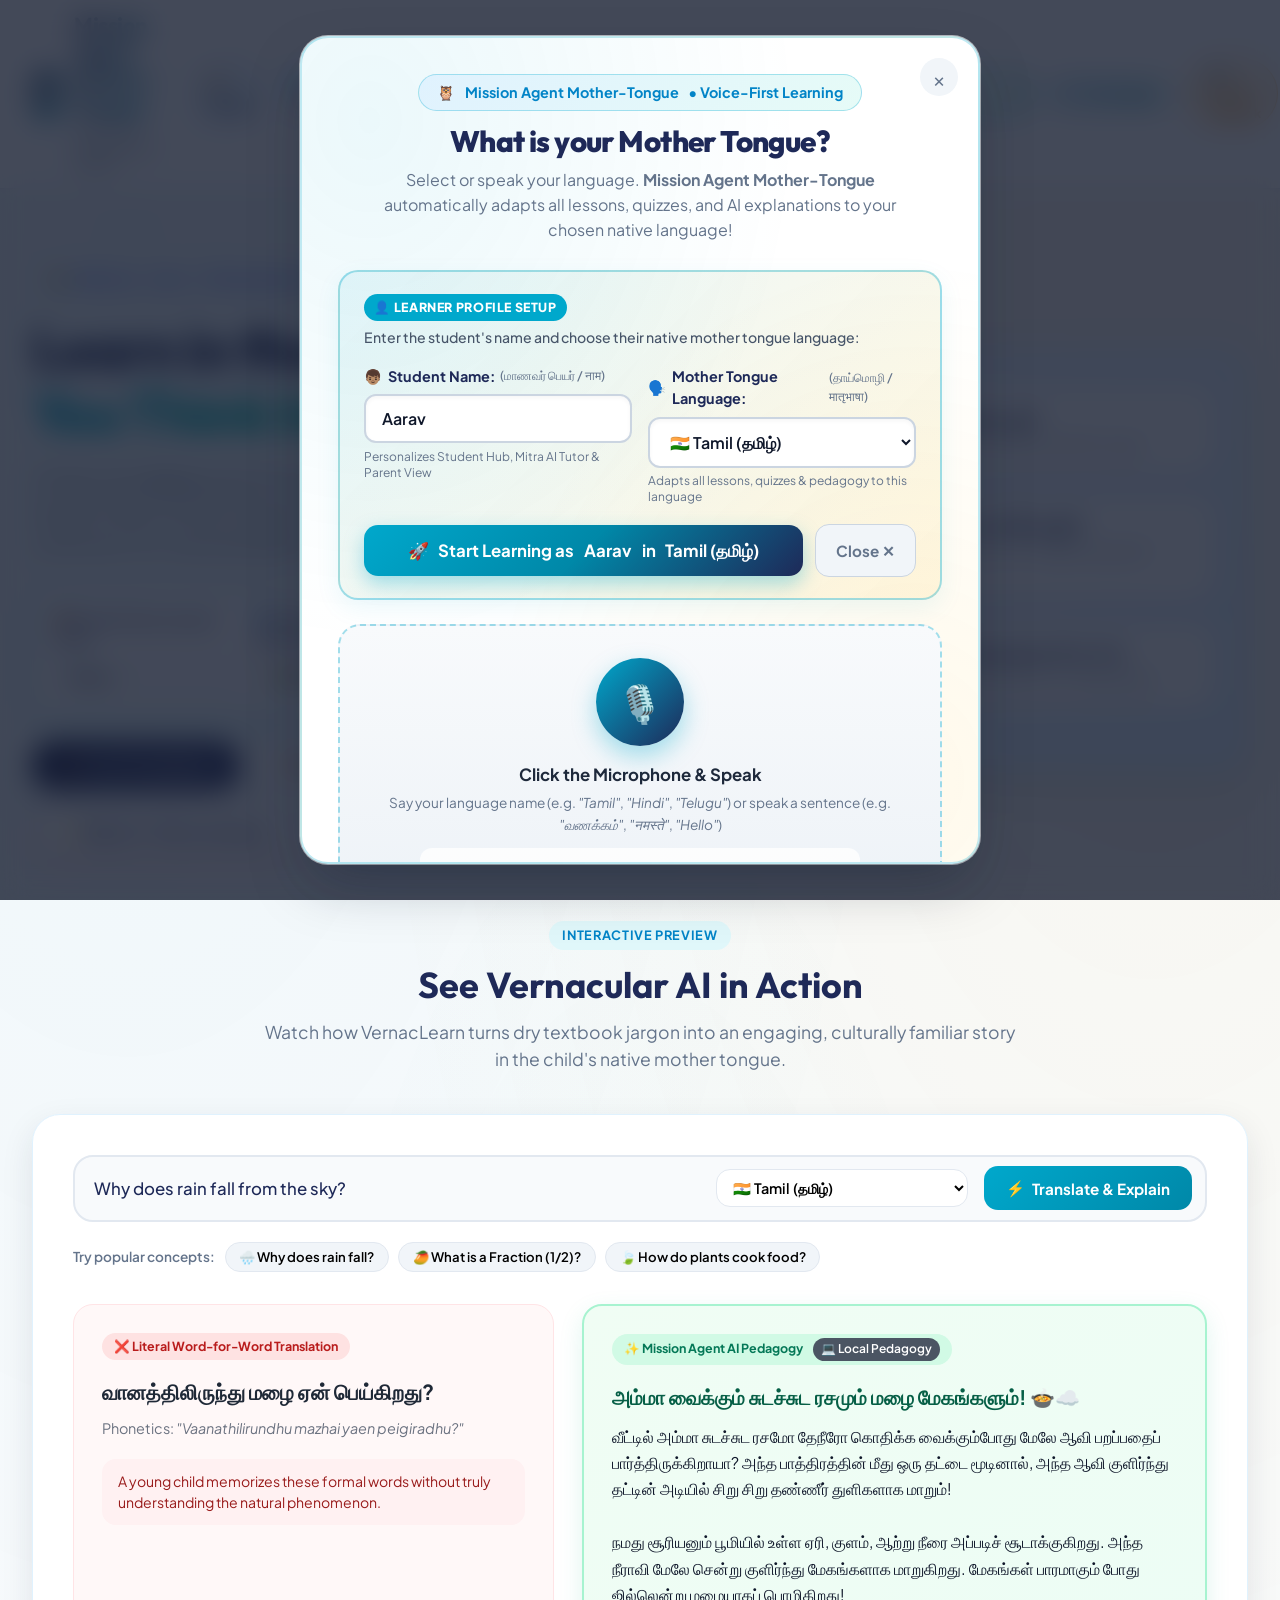
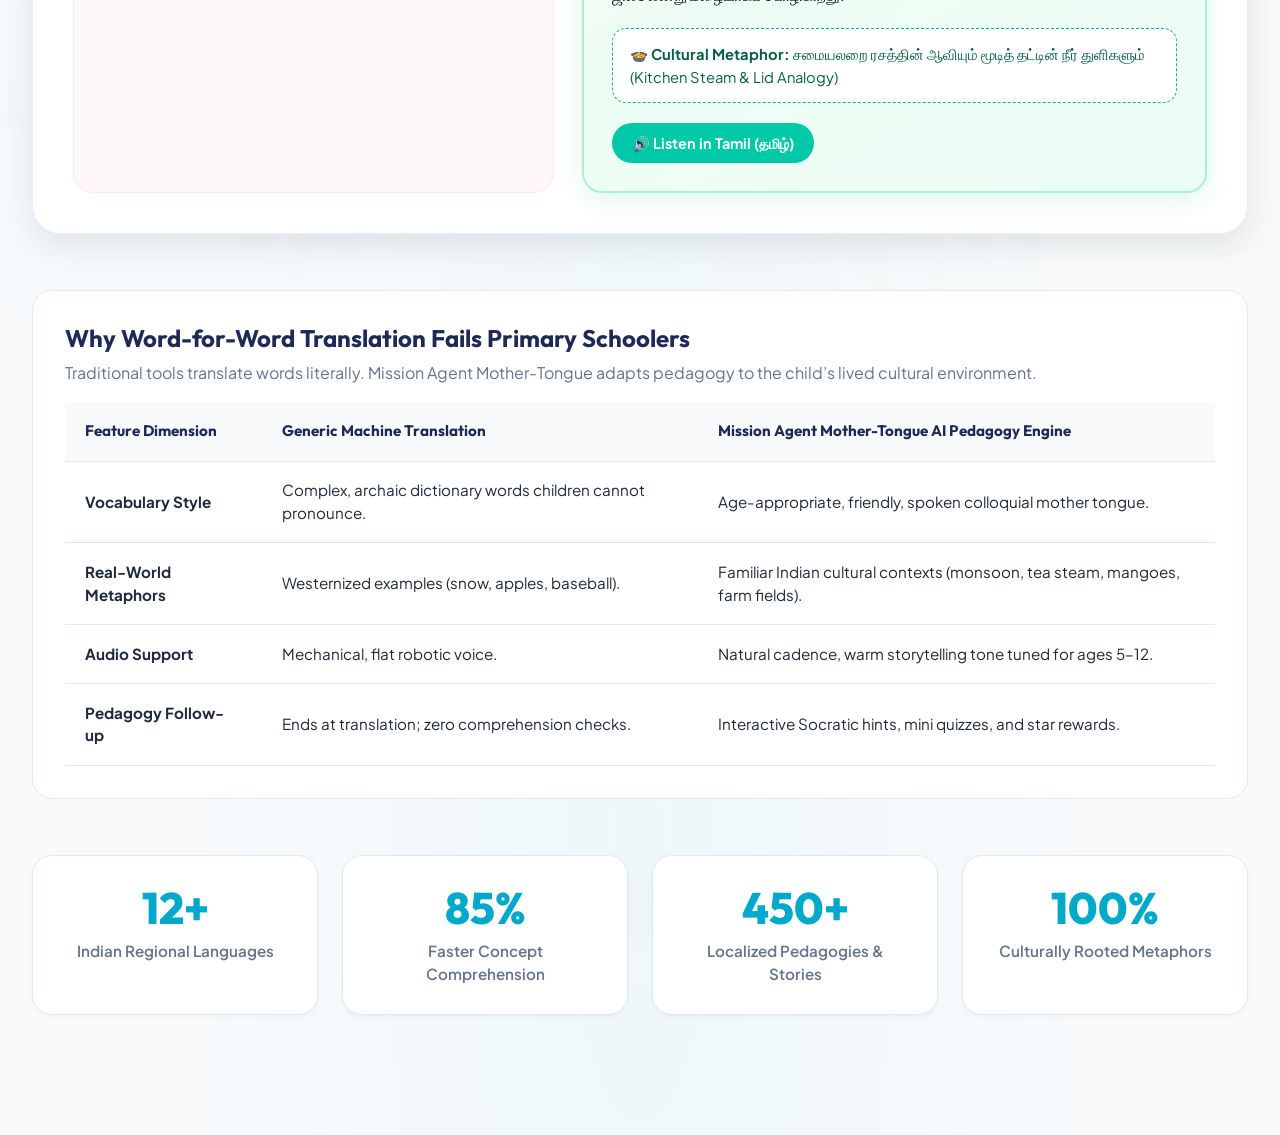
==== commit b707e649: "feat: Add Santhali (Ol Chiki) and Khortha mother tongue languages with voice, pedagogy & tutor suppo" ====
--- a/index.html
+++ b/index.html
@@ -61,6 +61,8 @@
             <option value="pa">🇮🇳 Punjabi (ਪੰਜਾਬੀ)</option>
             <option value="or">🇮🇳 Odia (ଓଡ଼ିଆ)</option>
             <option value="as">🇮🇳 Assamese (অসমীয়া)</option>
+            <option value="sat">🇮🇳 Santhali (ᱥᱟᱱᱛᱟᱲᱤ)</option>
+            <option value="khr">🇮🇳 Khortha (खोरठा)</option>
             <option value="en">🌐 English (English)</option>
           </select>
         </div>
@@ -151,6 +153,8 @@
                   <option value="pa">🇮🇳 Punjabi (ਪੰਜਾਬੀ)</option>
                   <option value="or">🇮🇳 Odia (ଓଡ଼ିଆ)</option>
                   <option value="as">🇮🇳 Assamese (অসমীয়া)</option>
+                  <option value="sat">🇮🇳 Santhali (ᱥᱟᱱᱛᱟᱲᱤ)</option>
+                  <option value="khr">🇮🇳 Khortha (खोरठा)</option>
                   <option value="en">🌐 English (English)</option>
                 </select>
               </div>
@@ -225,6 +229,8 @@
               <option value="pa">🇮🇳 Punjabi (ਪੰਜਾਬੀ)</option>
               <option value="or">🇮🇳 Odia (ଓଡ଼ିଆ)</option>
               <option value="as">🇮🇳 Assamese (অসমীয়া)</option>
+              <option value="sat">🇮🇳 Santhali (ᱥᱟᱱᱛᱟᱲᱤ)</option>
+              <option value="khr">🇮🇳 Khortha (खोरठा)</option>
               <option value="en">🌐 English (English)</option>
             </select>
 
@@ -342,6 +348,8 @@
                 <option value="pa">🇮🇳 Punjabi (ਪੰਜਾਬੀ)</option>
                 <option value="or">🇮🇳 Odia (ଓଡ଼ିଆ)</option>
                 <option value="as">🇮🇳 Assamese (অসমীয়া)</option>
+                <option value="sat">🇮🇳 Santhali (ᱥᱟᱱᱛᱟᱲᱤ)</option>
+                <option value="khr">🇮🇳 Khortha (खोरठा)</option>
               </select>
             </div>
             <span>⇄</span>
@@ -359,6 +367,8 @@
                 <option value="pa">🇮🇳 Punjabi (ਪੰਜਾਬੀ)</option>
                 <option value="or">🇮🇳 Odia (ଓଡ଼ିଆ)</option>
                 <option value="as">🇮🇳 Assamese (অসমীয়া)</option>
+                <option value="sat">🇮🇳 Santhali (ᱥᱟᱱᱛᱟᱲᱤ)</option>
+                <option value="khr">🇮🇳 Khortha (खोरठा)</option>
                 <option value="en">🌐 English (English)</option>
               </select>
             </div>
@@ -584,6 +594,8 @@
                   <option value="pa">🇮🇳 Punjabi (ਪੰਜਾਬੀ)</option>
                   <option value="or">🇮🇳 Odia (ଓଡ଼ିଆ)</option>
                   <option value="as">🇮🇳 Assamese (অসমীয়া)</option>
+                  <option value="sat">🇮🇳 Santhali (ᱥᱟᱱᱛᱟᱲᱤ)</option>
+                  <option value="khr">🇮🇳 Khortha (खोरठा)</option>
                   <option value="en">🌐 English (English)</option>
                 </select>
               </span> • 
@@ -899,6 +911,8 @@
                 <option value="pa">🇮🇳 Punjabi (ਪੰਜਾਬੀ)</option>
                 <option value="or">🇮🇳 Odia (ଓଡ଼ିଆ)</option>
                 <option value="as">🇮🇳 Assamese (অসমীয়া)</option>
+                <option value="sat">🇮🇳 Santhali (ᱥᱟᱱᱛᱟᱲᱤ)</option>
+                <option value="khr">🇮🇳 Khortha (खोरठा)</option>
                 <option value="en">🌐 English (English)</option>
               </select>
             </div>
@@ -1035,6 +1049,20 @@
             <div class="lang-choice-names">
               <span class="lang-choice-eng">Assamese</span>
               <span class="lang-choice-native">অসমীয়া</span>
+            </div>
+          </button>
+          <button class="btn-lang-choice" data-code="sat">
+            <span class="lang-choice-flag">🇮🇳</span>
+            <div class="lang-choice-names">
+              <span class="lang-choice-eng">Santhali</span>
+              <span class="lang-choice-native">ᱥᱟᱱᱛᱟᱲᱤ</span>
+            </div>
+          </button>
+          <button class="btn-lang-choice" data-code="khr">
+            <span class="lang-choice-flag">🇮🇳</span>
+            <div class="lang-choice-names">
+              <span class="lang-choice-eng">Khortha</span>
+              <span class="lang-choice-native">खोरठा</span>
             </div>
           </button>
           <button class="btn-lang-choice" data-code="en">
@@ -1271,6 +1299,8 @@
             <option value="pa">🇮🇳 Punjabi (ਪੰਜਾਬੀ)</option>
             <option value="or">🇮🇳 Odia (ଓଡ଼ିଆ)</option>
             <option value="as">🇮🇳 Assamese (অসমীয়া)</option>
+            <option value="sat">🇮🇳 Santhali (ᱥᱟᱱᱛᱟᱲᱤ)</option>
+            <option value="khr">🇮🇳 Khortha (खोरठा)</option>
             <option value="en">🌐 English (English)</option>
           </select>
         </div>
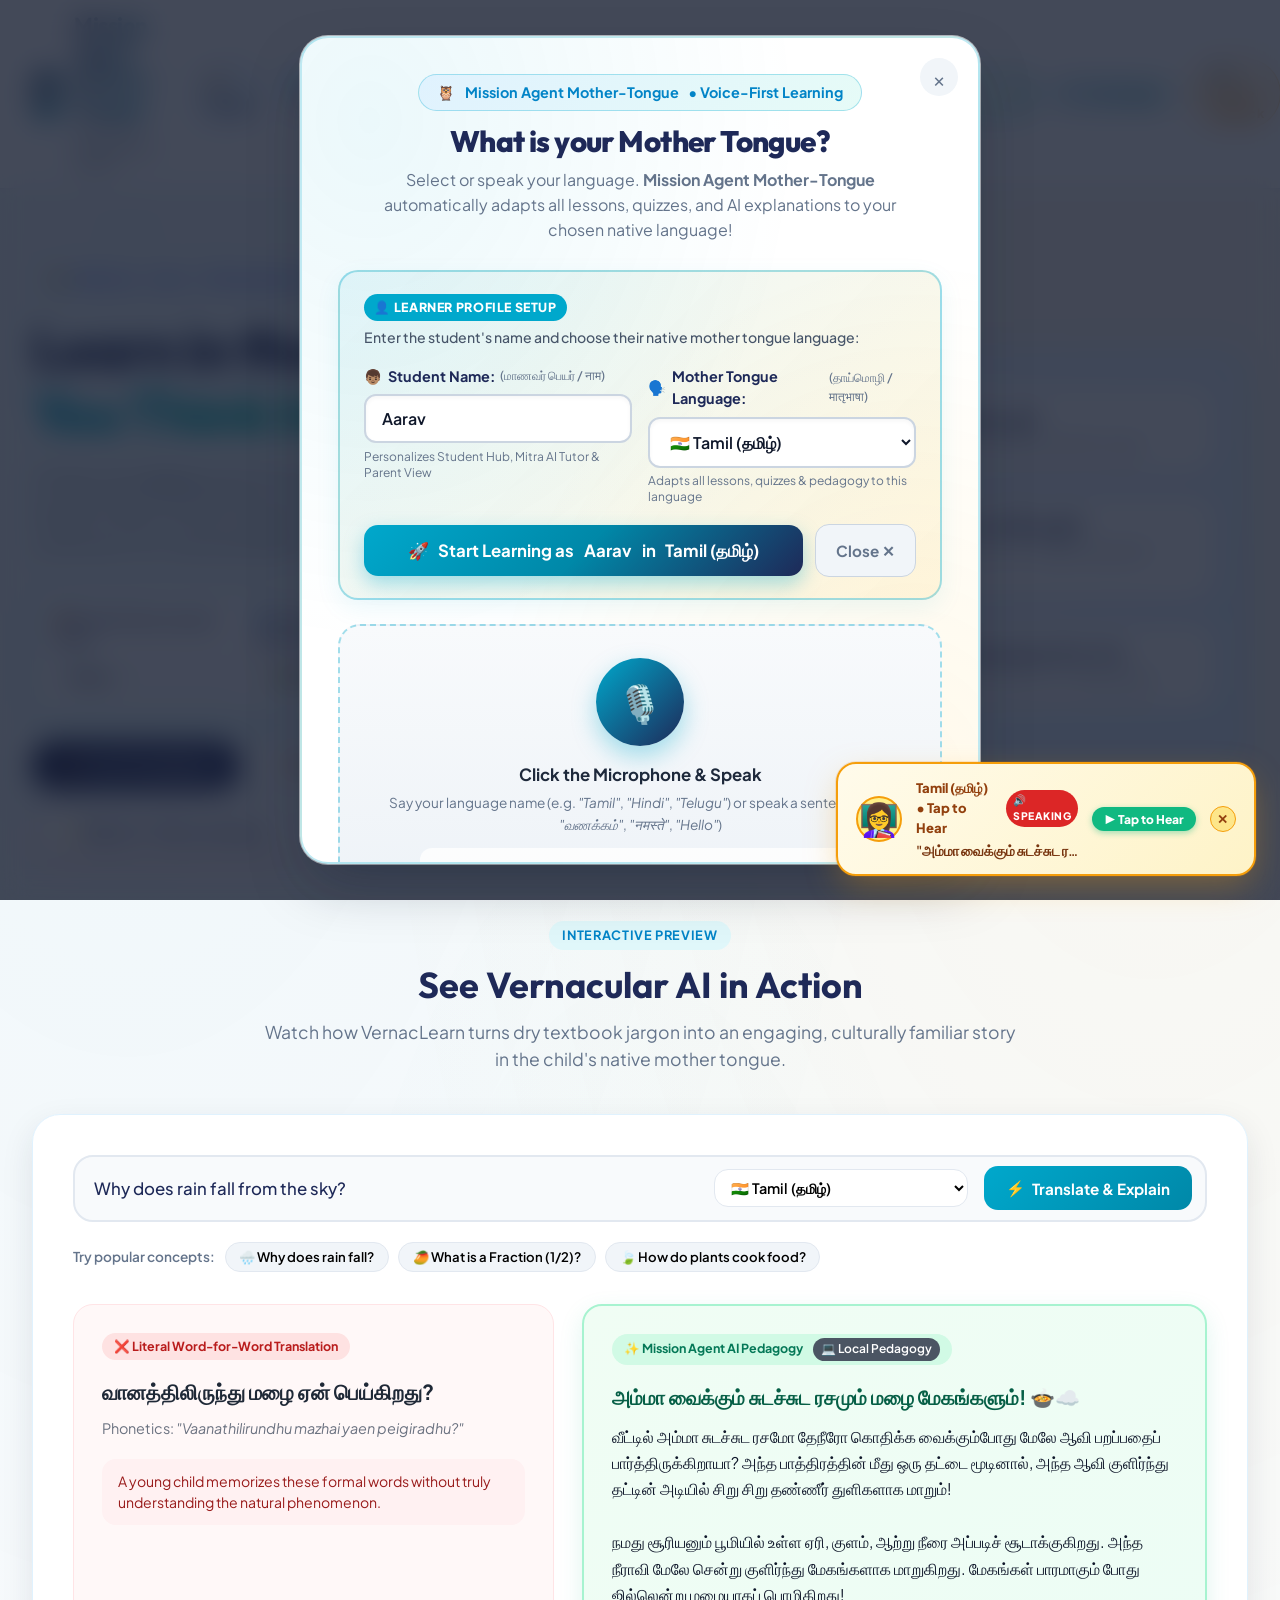
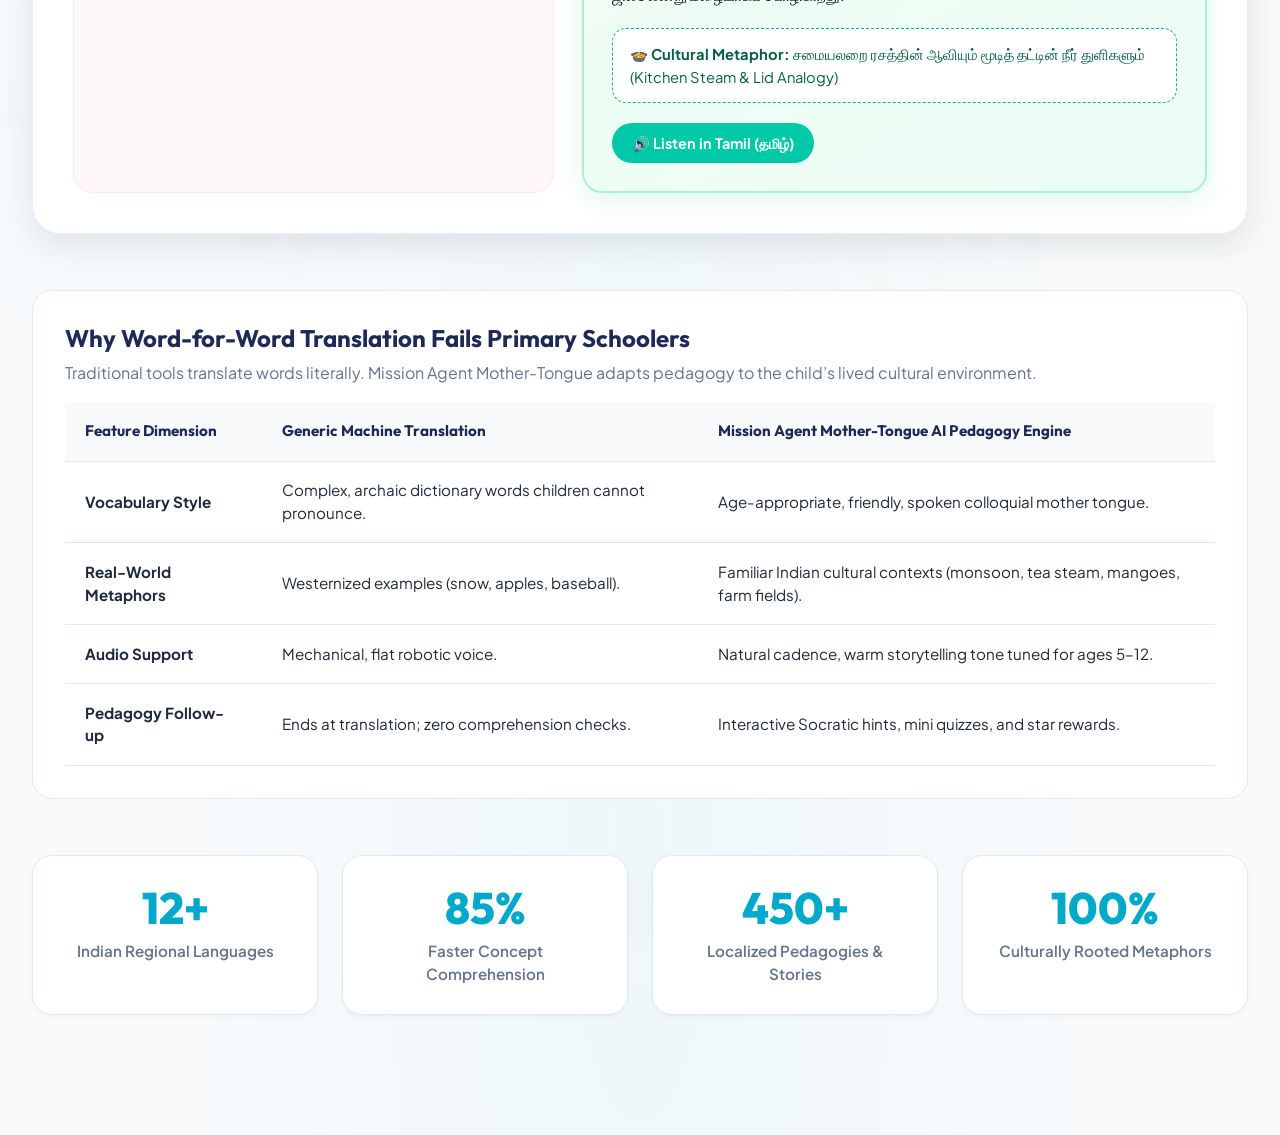
==== commit dab286c1: "feat: Add Ho and Mundari mother tongue languages with voice, pedagogy, tutor and minigame support" ====
--- a/index.html
+++ b/index.html
@@ -63,6 +63,8 @@
             <option value="as">🇮🇳 Assamese (অসমীয়া)</option>
             <option value="sat">🇮🇳 Santhali (ᱥᱟᱱᱛᱟᱲᱤ)</option>
             <option value="khr">🇮🇳 Khortha (खोरठा)</option>
+            <option value="hoc">🇮🇳 Ho (ᱦᱳ / हो)</option>
+            <option value="mun">🇮🇳 Mundari (ᱢᱩᱱᱰᱟᱨᱤ)</option>
             <option value="en">🌐 English (English)</option>
           </select>
         </div>
@@ -155,6 +157,8 @@
                   <option value="as">🇮🇳 Assamese (অসমীয়া)</option>
                   <option value="sat">🇮🇳 Santhali (ᱥᱟᱱᱛᱟᱲᱤ)</option>
                   <option value="khr">🇮🇳 Khortha (खोरठा)</option>
+                  <option value="hoc">🇮🇳 Ho (ᱦᱳ / हो)</option>
+                  <option value="mun">🇮🇳 Mundari (ᱢᱩᱱᱰᱟᱨᱤ)</option>
                   <option value="en">🌐 English (English)</option>
                 </select>
               </div>
@@ -231,6 +235,8 @@
               <option value="as">🇮🇳 Assamese (অসমীয়া)</option>
               <option value="sat">🇮🇳 Santhali (ᱥᱟᱱᱛᱟᱲᱤ)</option>
               <option value="khr">🇮🇳 Khortha (खोरठा)</option>
+              <option value="hoc">🇮🇳 Ho (ᱦᱳ / हो)</option>
+              <option value="mun">🇮🇳 Mundari (ᱢᱩᱱᱰᱟᱨᱤ)</option>
               <option value="en">🌐 English (English)</option>
             </select>
 
@@ -350,6 +356,8 @@
                 <option value="as">🇮🇳 Assamese (অসমীয়া)</option>
                 <option value="sat">🇮🇳 Santhali (ᱥᱟᱱᱛᱟᱲᱤ)</option>
                 <option value="khr">🇮🇳 Khortha (खोरठा)</option>
+                <option value="hoc">🇮🇳 Ho (ᱦᱳ / हो)</option>
+                <option value="mun">🇮🇳 Mundari (ᱢᱩᱱᱰᱟᱨᱤ)</option>
               </select>
             </div>
             <span>⇄</span>
@@ -369,6 +377,8 @@
                 <option value="as">🇮🇳 Assamese (অসমীয়া)</option>
                 <option value="sat">🇮🇳 Santhali (ᱥᱟᱱᱛᱟᱲᱤ)</option>
                 <option value="khr">🇮🇳 Khortha (खोरठा)</option>
+                <option value="hoc">🇮🇳 Ho (ᱦᱳ / हो)</option>
+                <option value="mun">🇮🇳 Mundari (ᱢᱩᱱᱰᱟᱨᱤ)</option>
                 <option value="en">🌐 English (English)</option>
               </select>
             </div>
@@ -596,6 +606,8 @@
                   <option value="as">🇮🇳 Assamese (অসমীয়া)</option>
                   <option value="sat">🇮🇳 Santhali (ᱥᱟᱱᱛᱟᱲᱤ)</option>
                   <option value="khr">🇮🇳 Khortha (खोरठा)</option>
+                  <option value="hoc">🇮🇳 Ho (ᱦᱳ / हो)</option>
+                  <option value="mun">🇮🇳 Mundari (ᱢᱩᱱᱰᱟᱨᱤ)</option>
                   <option value="en">🌐 English (English)</option>
                 </select>
               </span> • 
@@ -913,6 +925,8 @@
                 <option value="as">🇮🇳 Assamese (অসমীয়া)</option>
                 <option value="sat">🇮🇳 Santhali (ᱥᱟᱱᱛᱟᱲᱤ)</option>
                 <option value="khr">🇮🇳 Khortha (खोरठा)</option>
+                <option value="hoc">🇮🇳 Ho (ᱦᱳ / हो)</option>
+                <option value="mun">🇮🇳 Mundari (ᱢᱩᱱᱰᱟᱨᱤ)</option>
                 <option value="en">🌐 English (English)</option>
               </select>
             </div>
@@ -1063,6 +1077,20 @@
             <div class="lang-choice-names">
               <span class="lang-choice-eng">Khortha</span>
               <span class="lang-choice-native">खोरठा</span>
+            </div>
+          </button>
+          <button class="btn-lang-choice" data-code="hoc">
+            <span class="lang-choice-flag">🇮🇳</span>
+            <div class="lang-choice-names">
+              <span class="lang-choice-eng">Ho</span>
+              <span class="lang-choice-native">ᱦᱳ (हो)</span>
+            </div>
+          </button>
+          <button class="btn-lang-choice" data-code="mun">
+            <span class="lang-choice-flag">🇮🇳</span>
+            <div class="lang-choice-names">
+              <span class="lang-choice-eng">Mundari</span>
+              <span class="lang-choice-native">ᱢᱩᱱᱰᱟᱨᱤ</span>
             </div>
           </button>
           <button class="btn-lang-choice" data-code="en">
@@ -1301,6 +1329,8 @@
             <option value="as">🇮🇳 Assamese (অসমীয়া)</option>
             <option value="sat">🇮🇳 Santhali (ᱥᱟᱱᱛᱟᱲᱤ)</option>
             <option value="khr">🇮🇳 Khortha (खोरठा)</option>
+            <option value="hoc">🇮🇳 Ho (ᱦᱳ / हो)</option>
+            <option value="mun">🇮🇳 Mundari (ᱢᱩᱱᱰᱟᱨᱤ)</option>
             <option value="en">🌐 English (English)</option>
           </select>
         </div>
